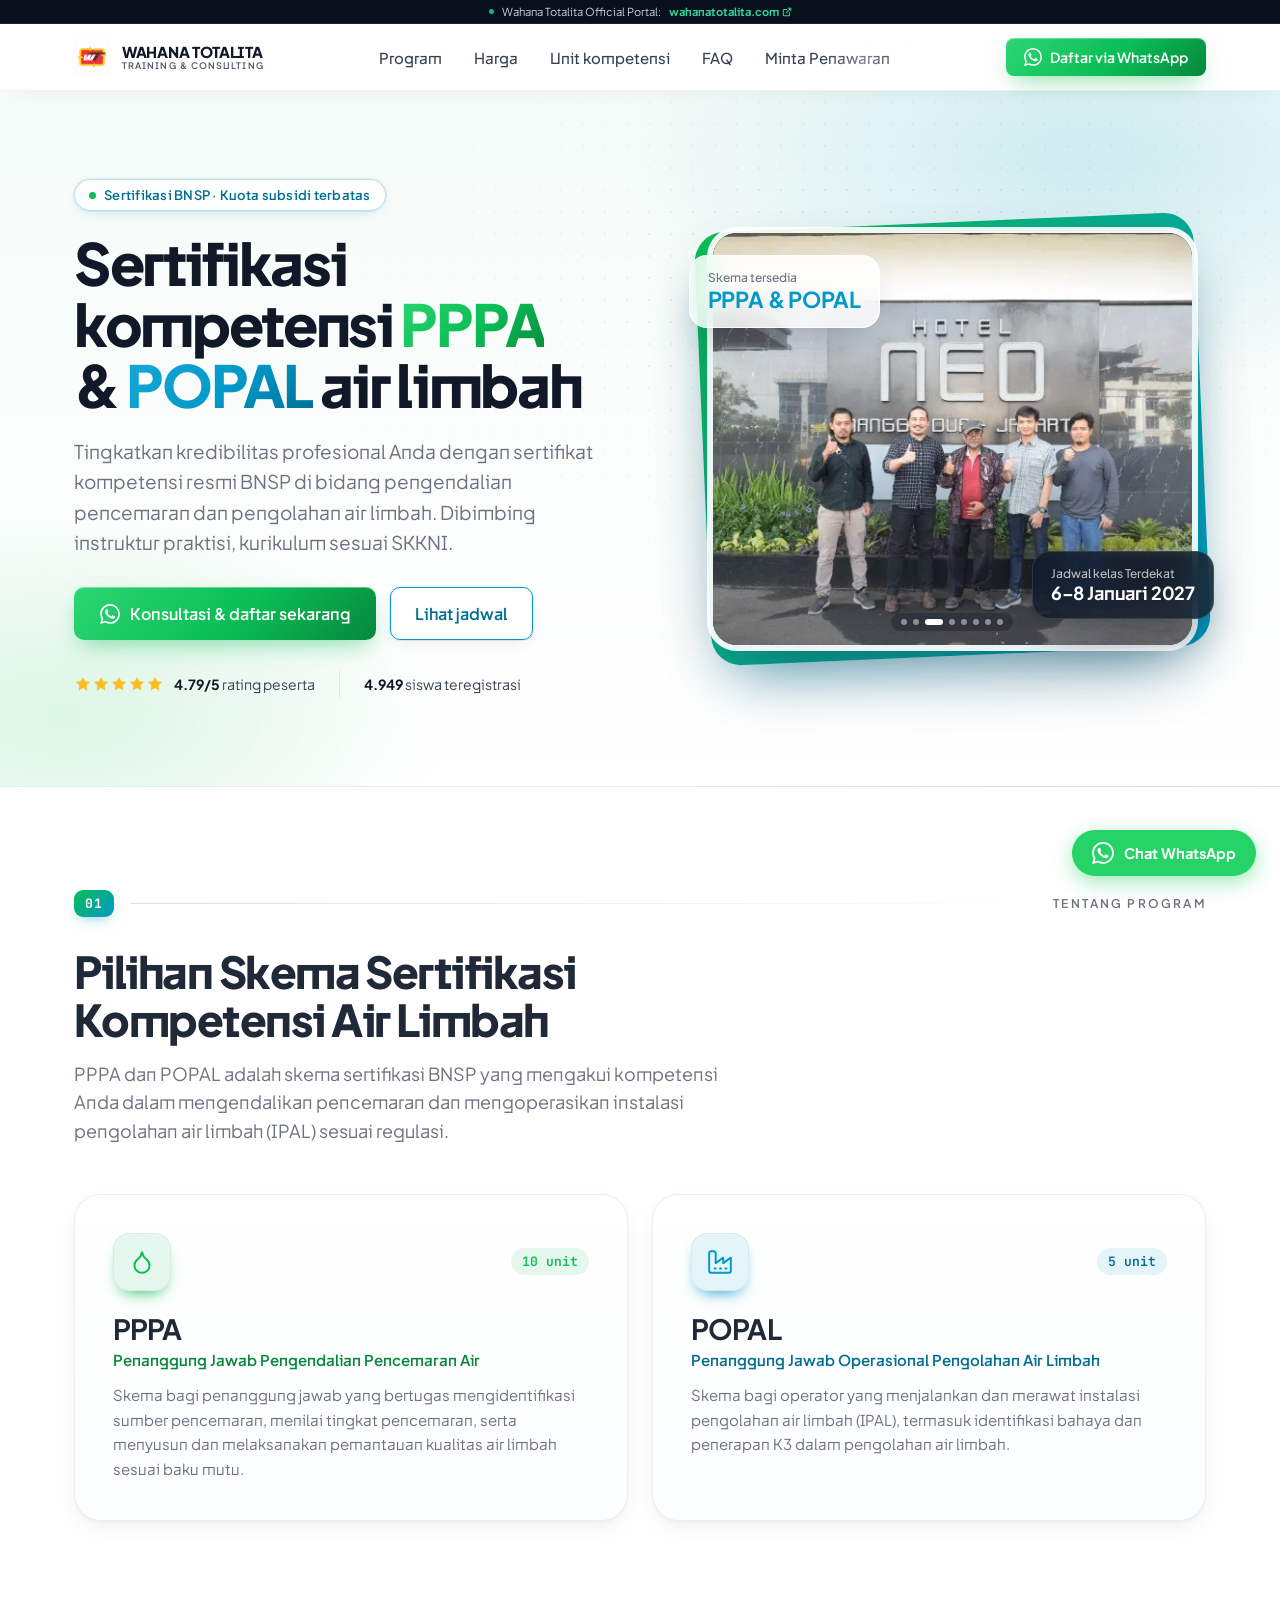
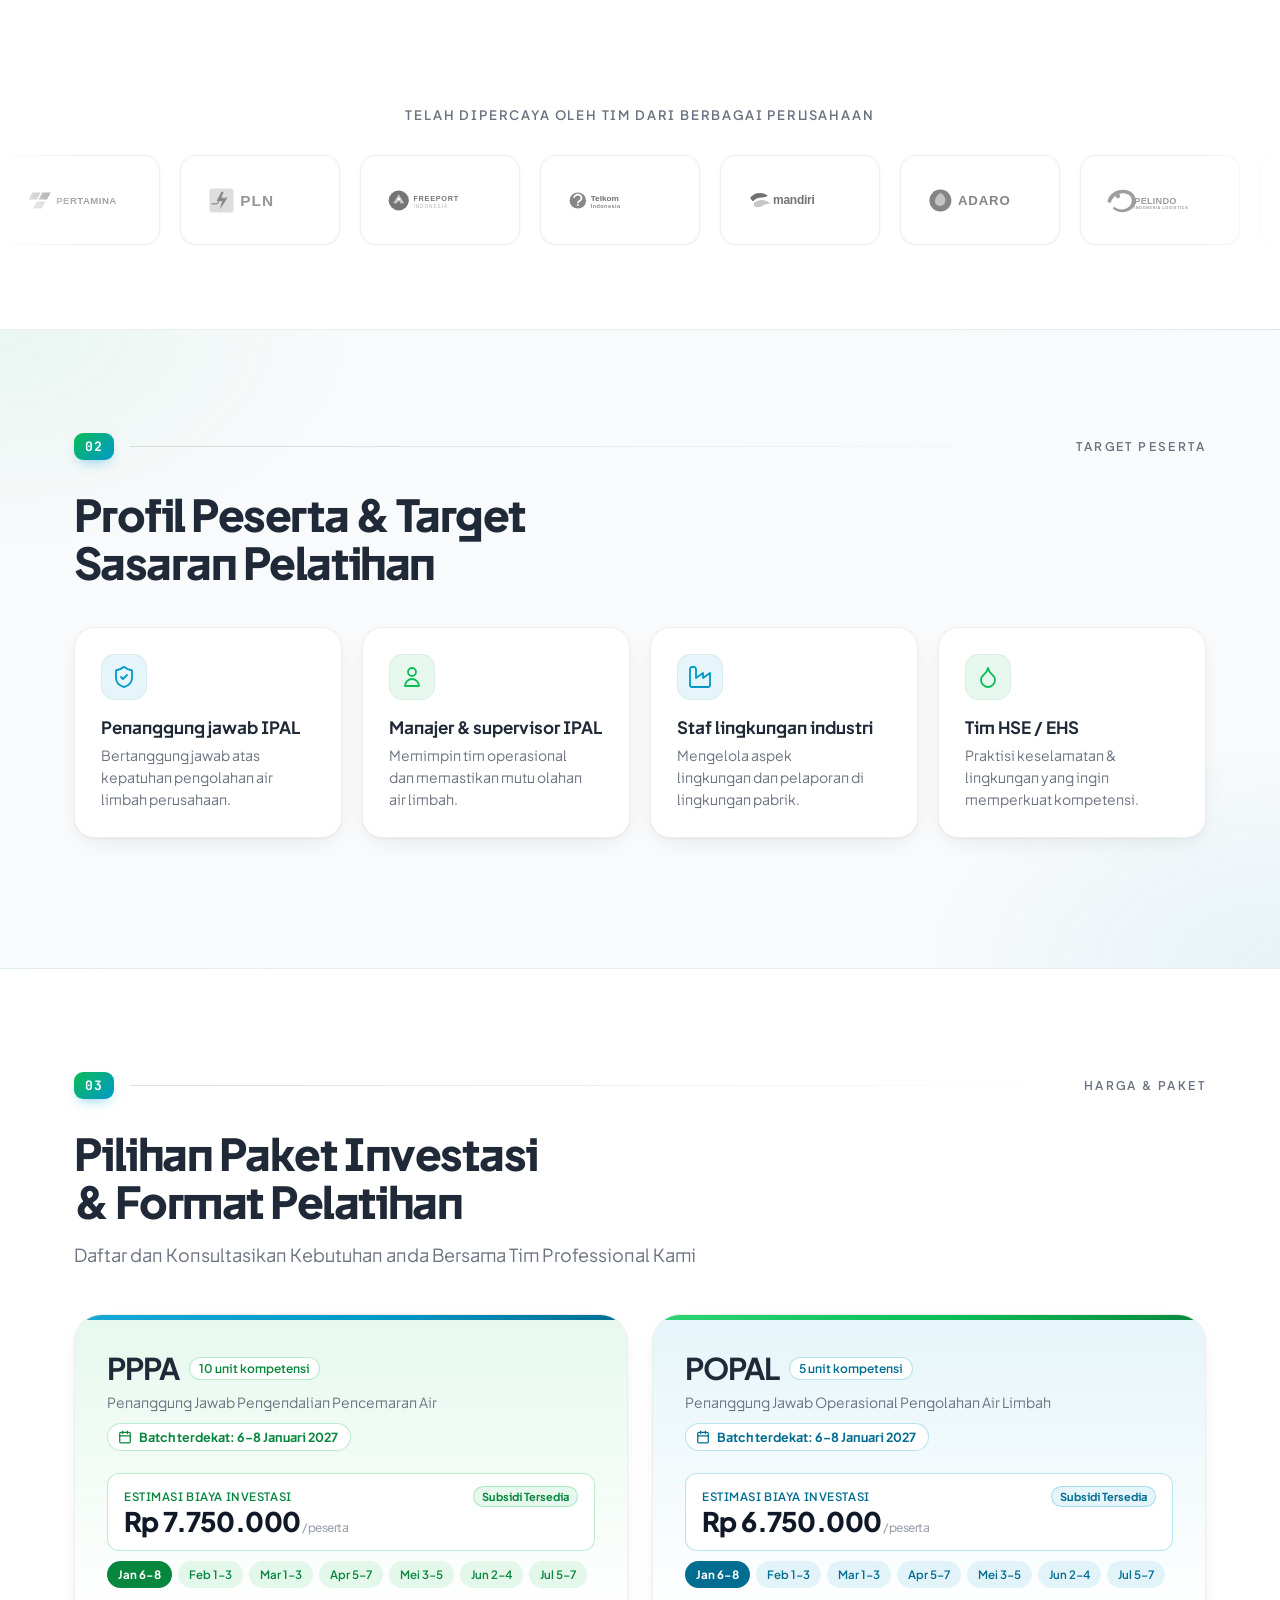
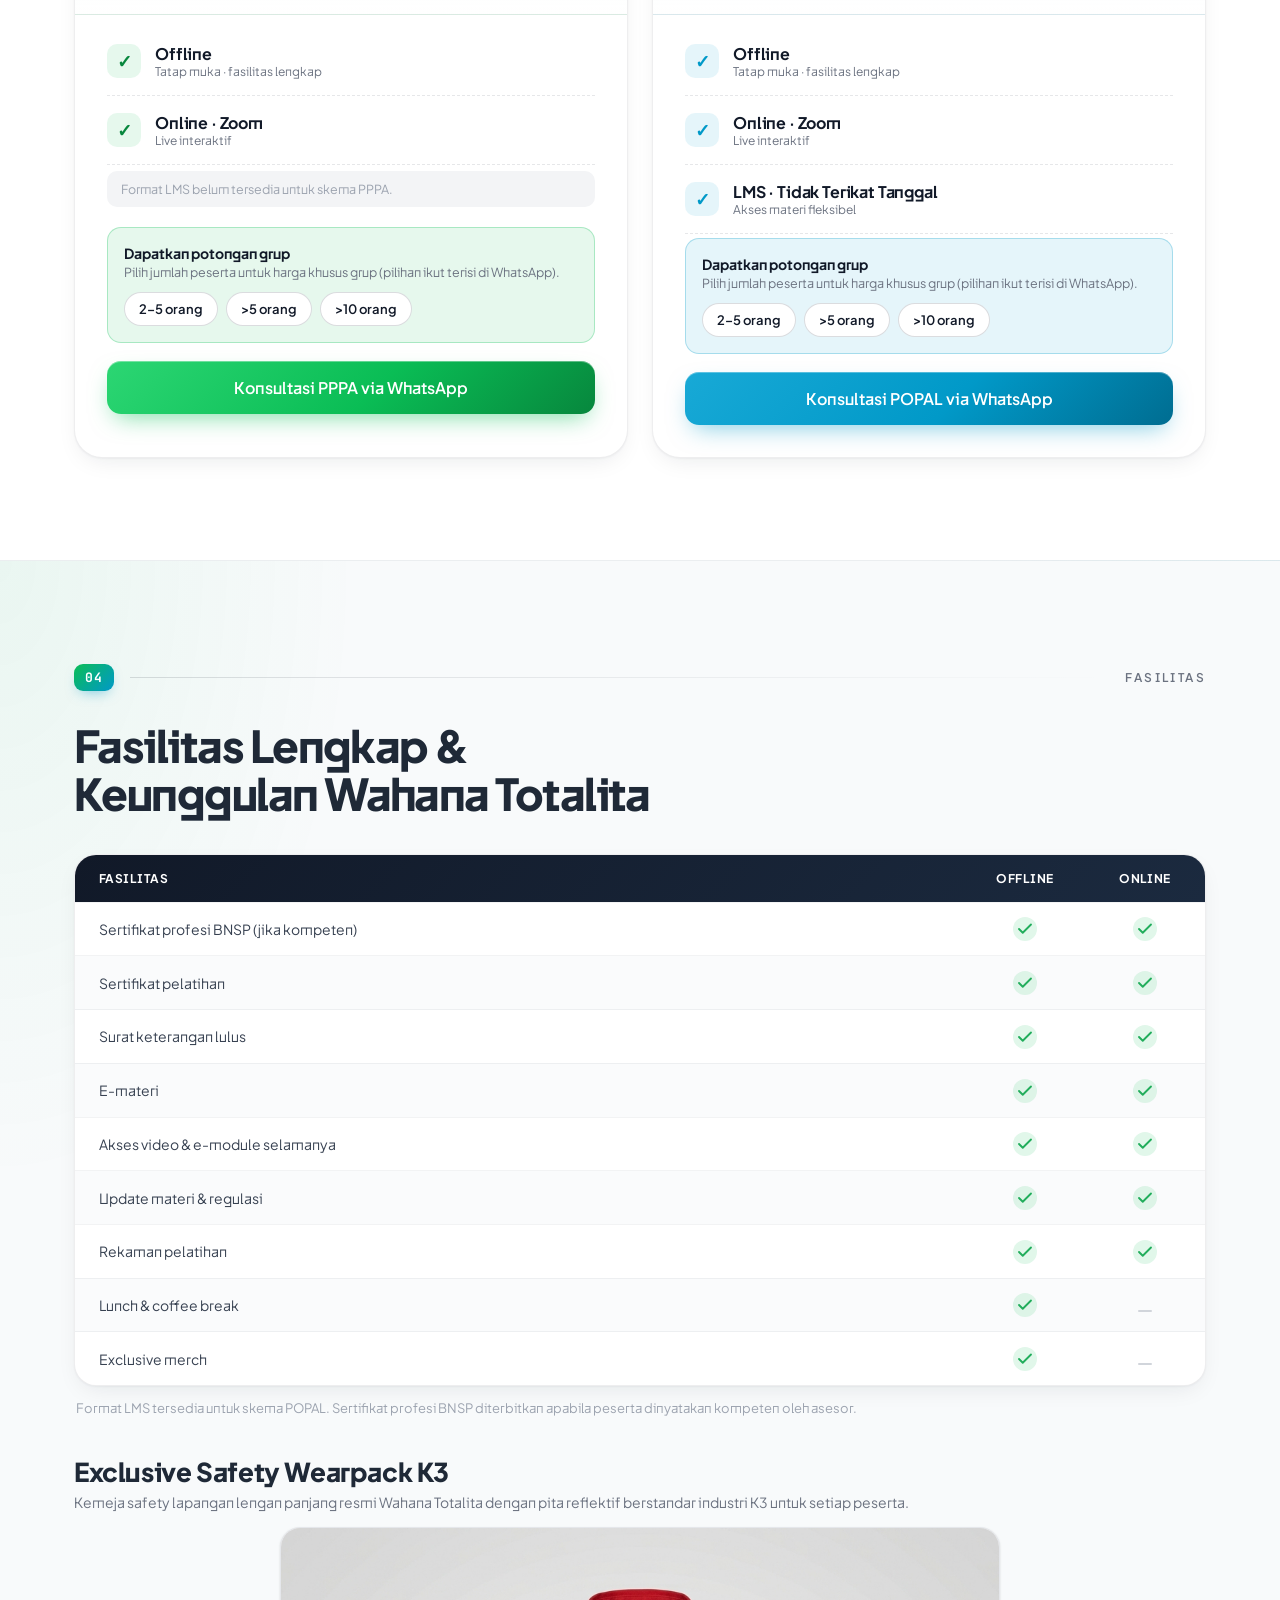
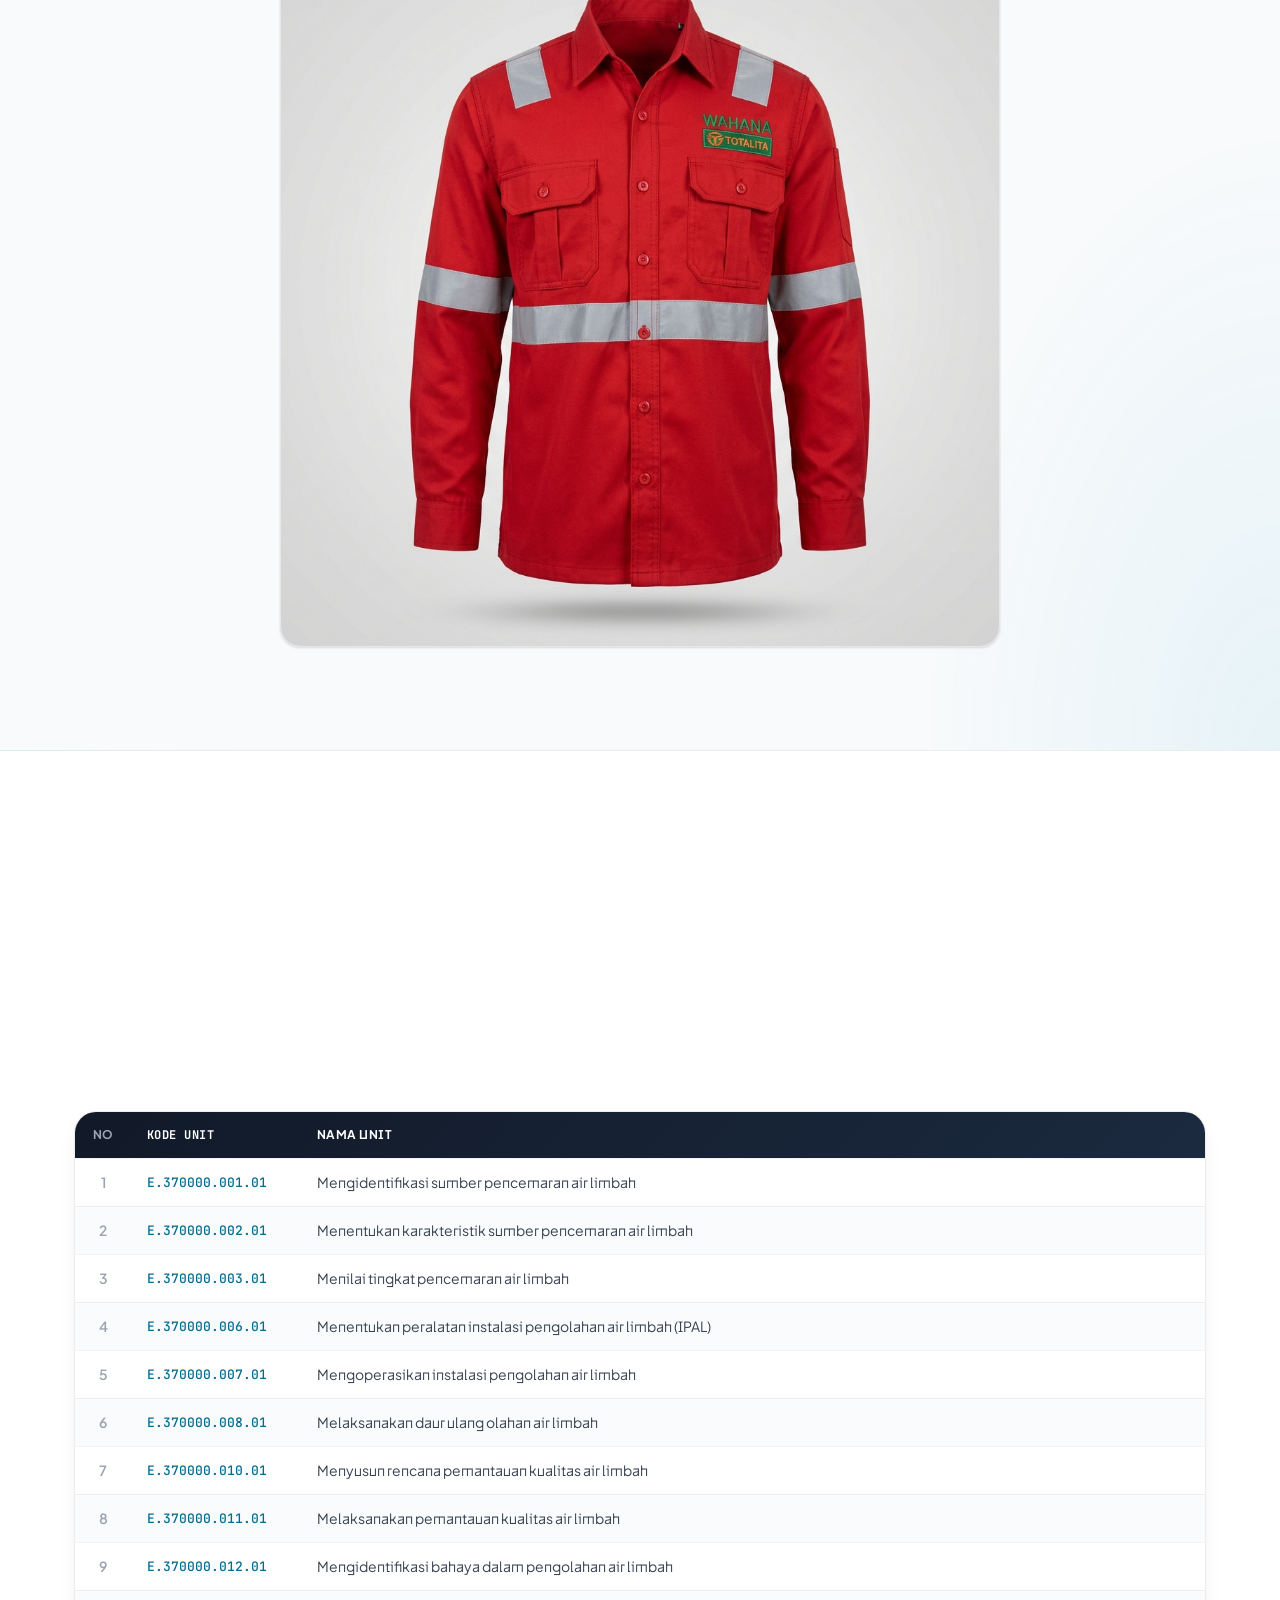
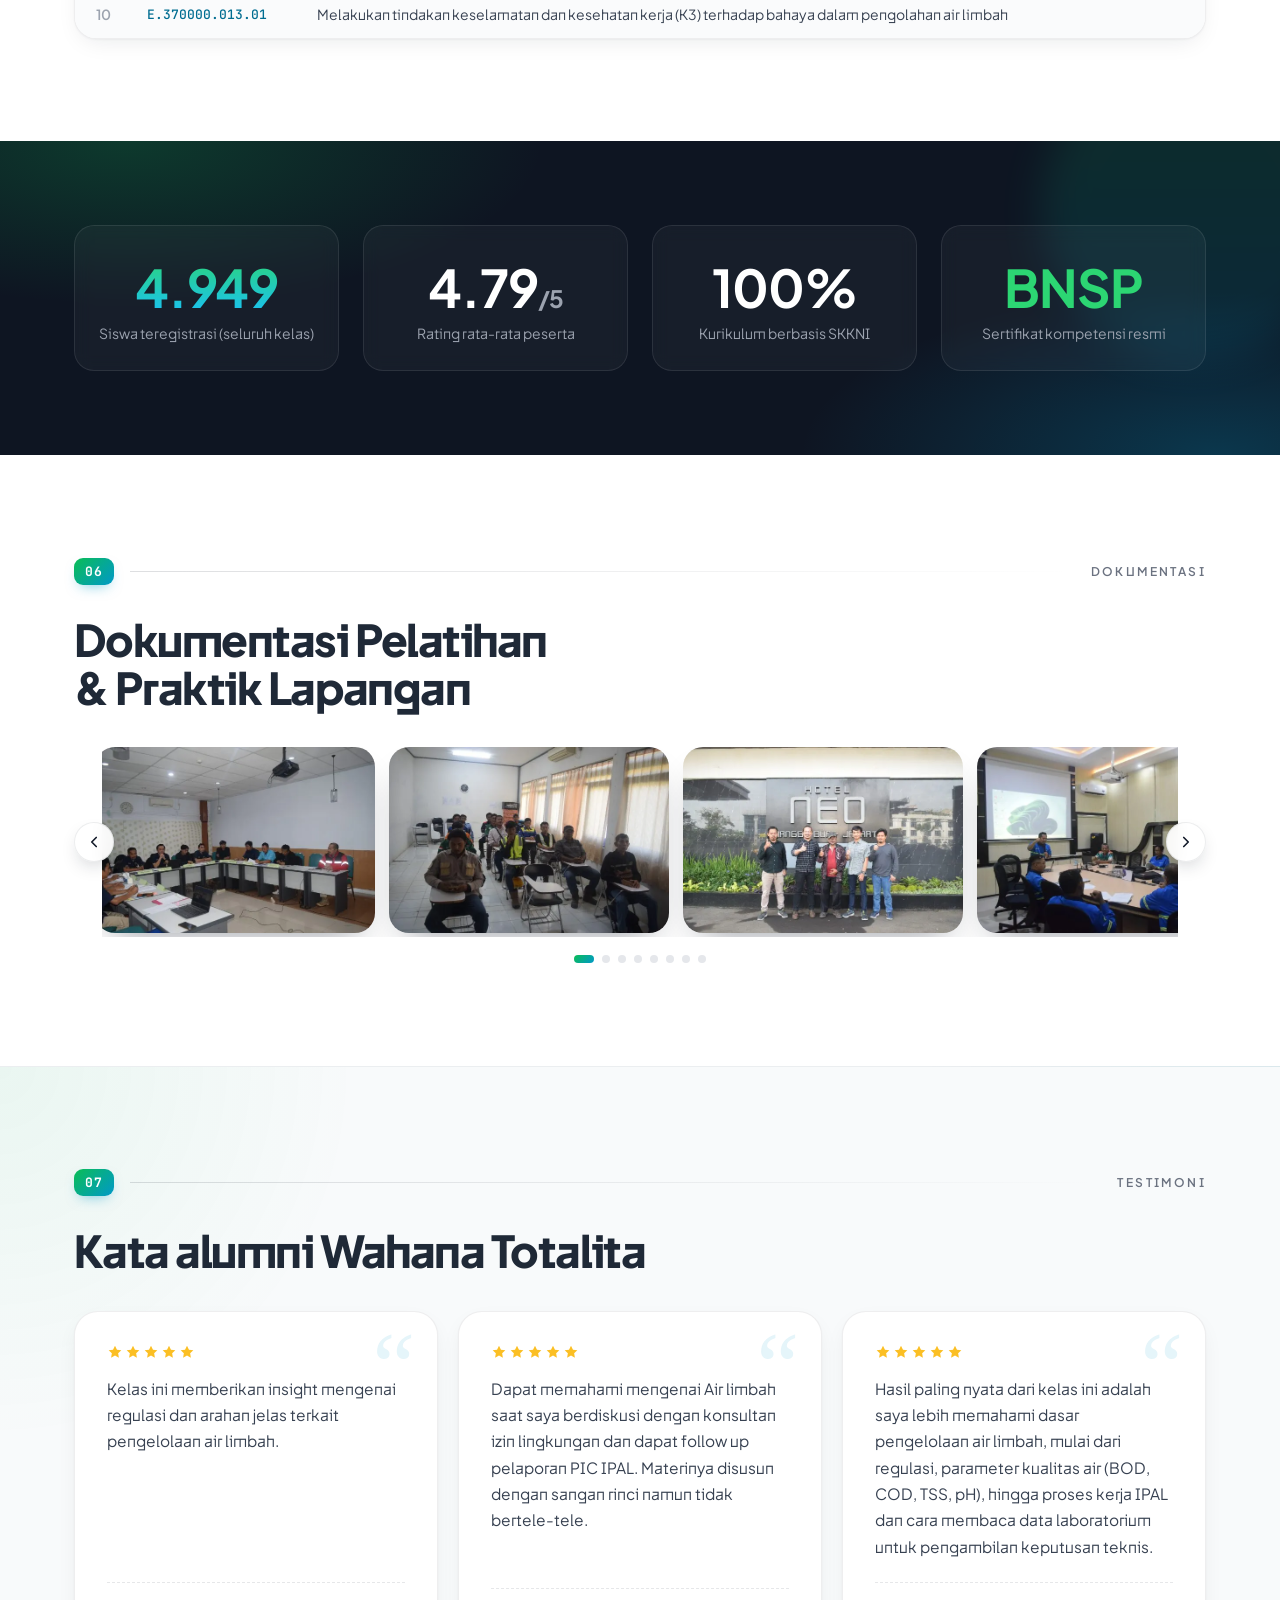
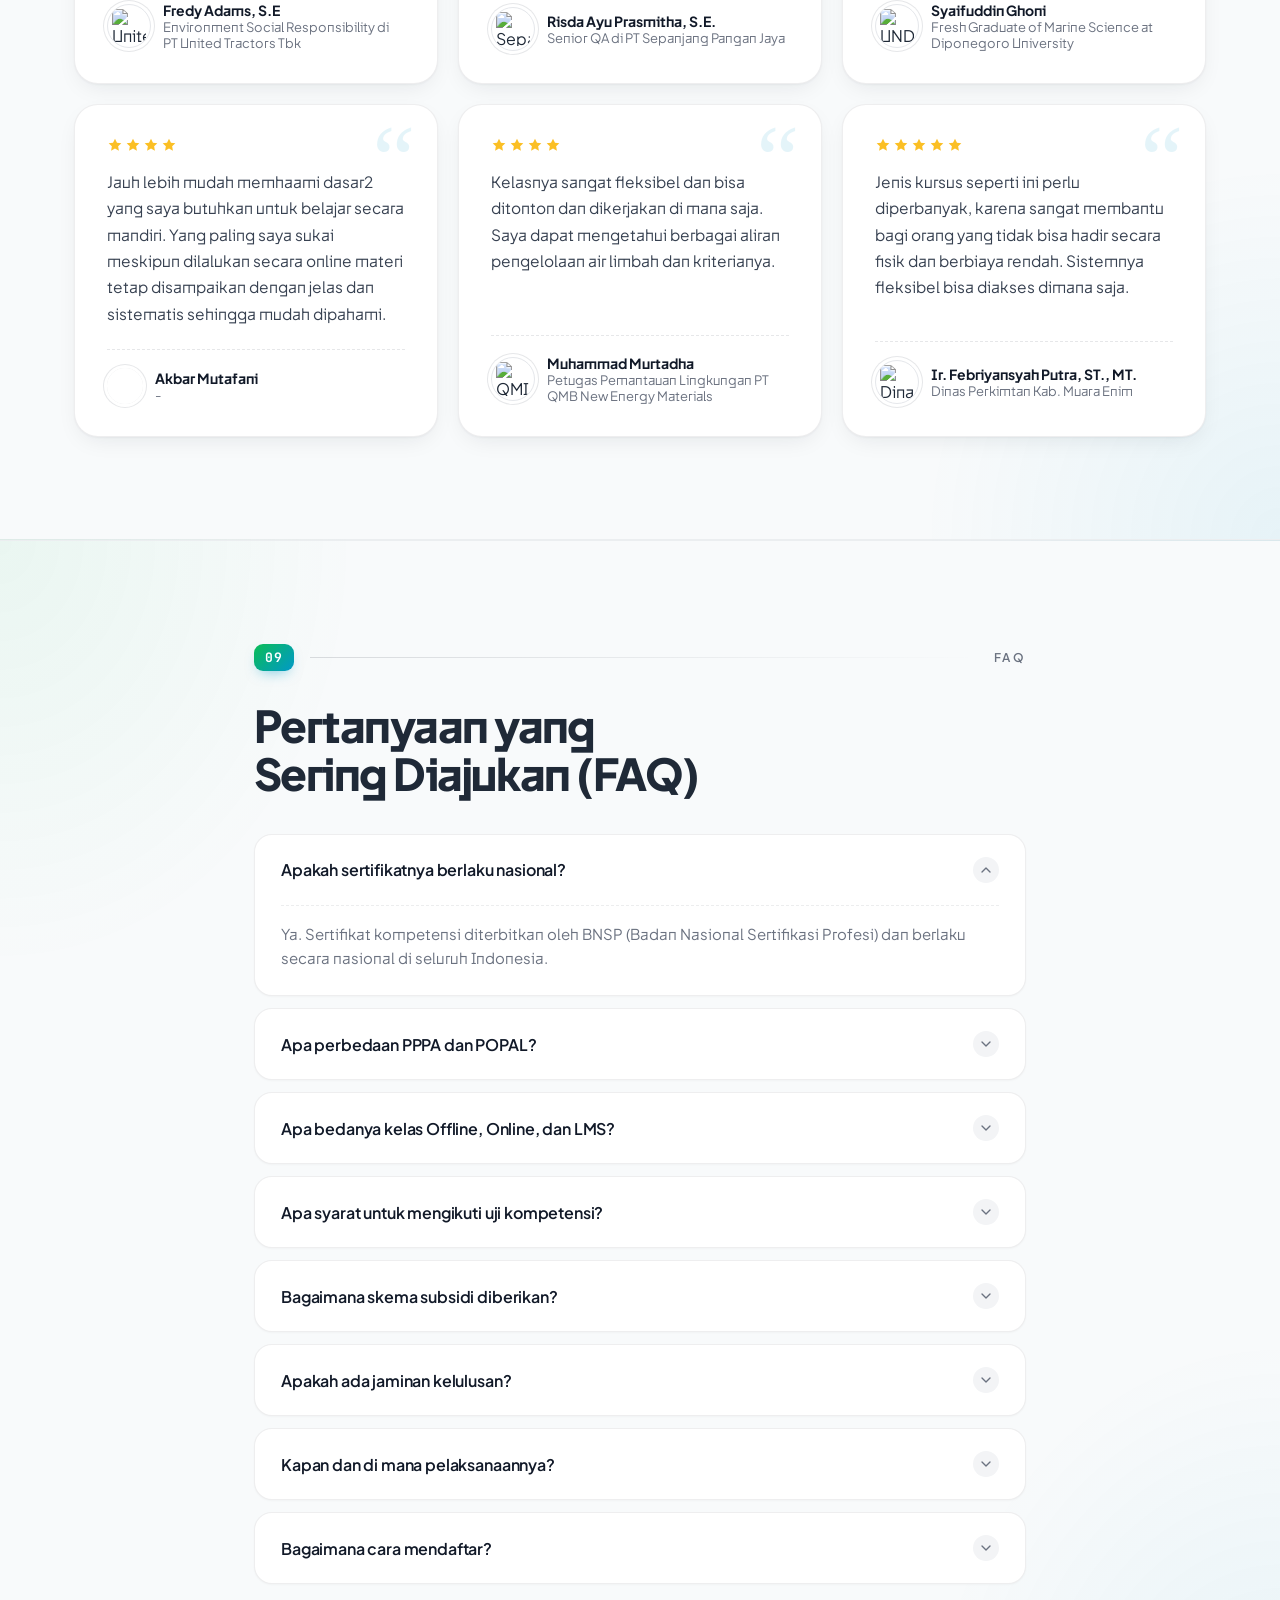
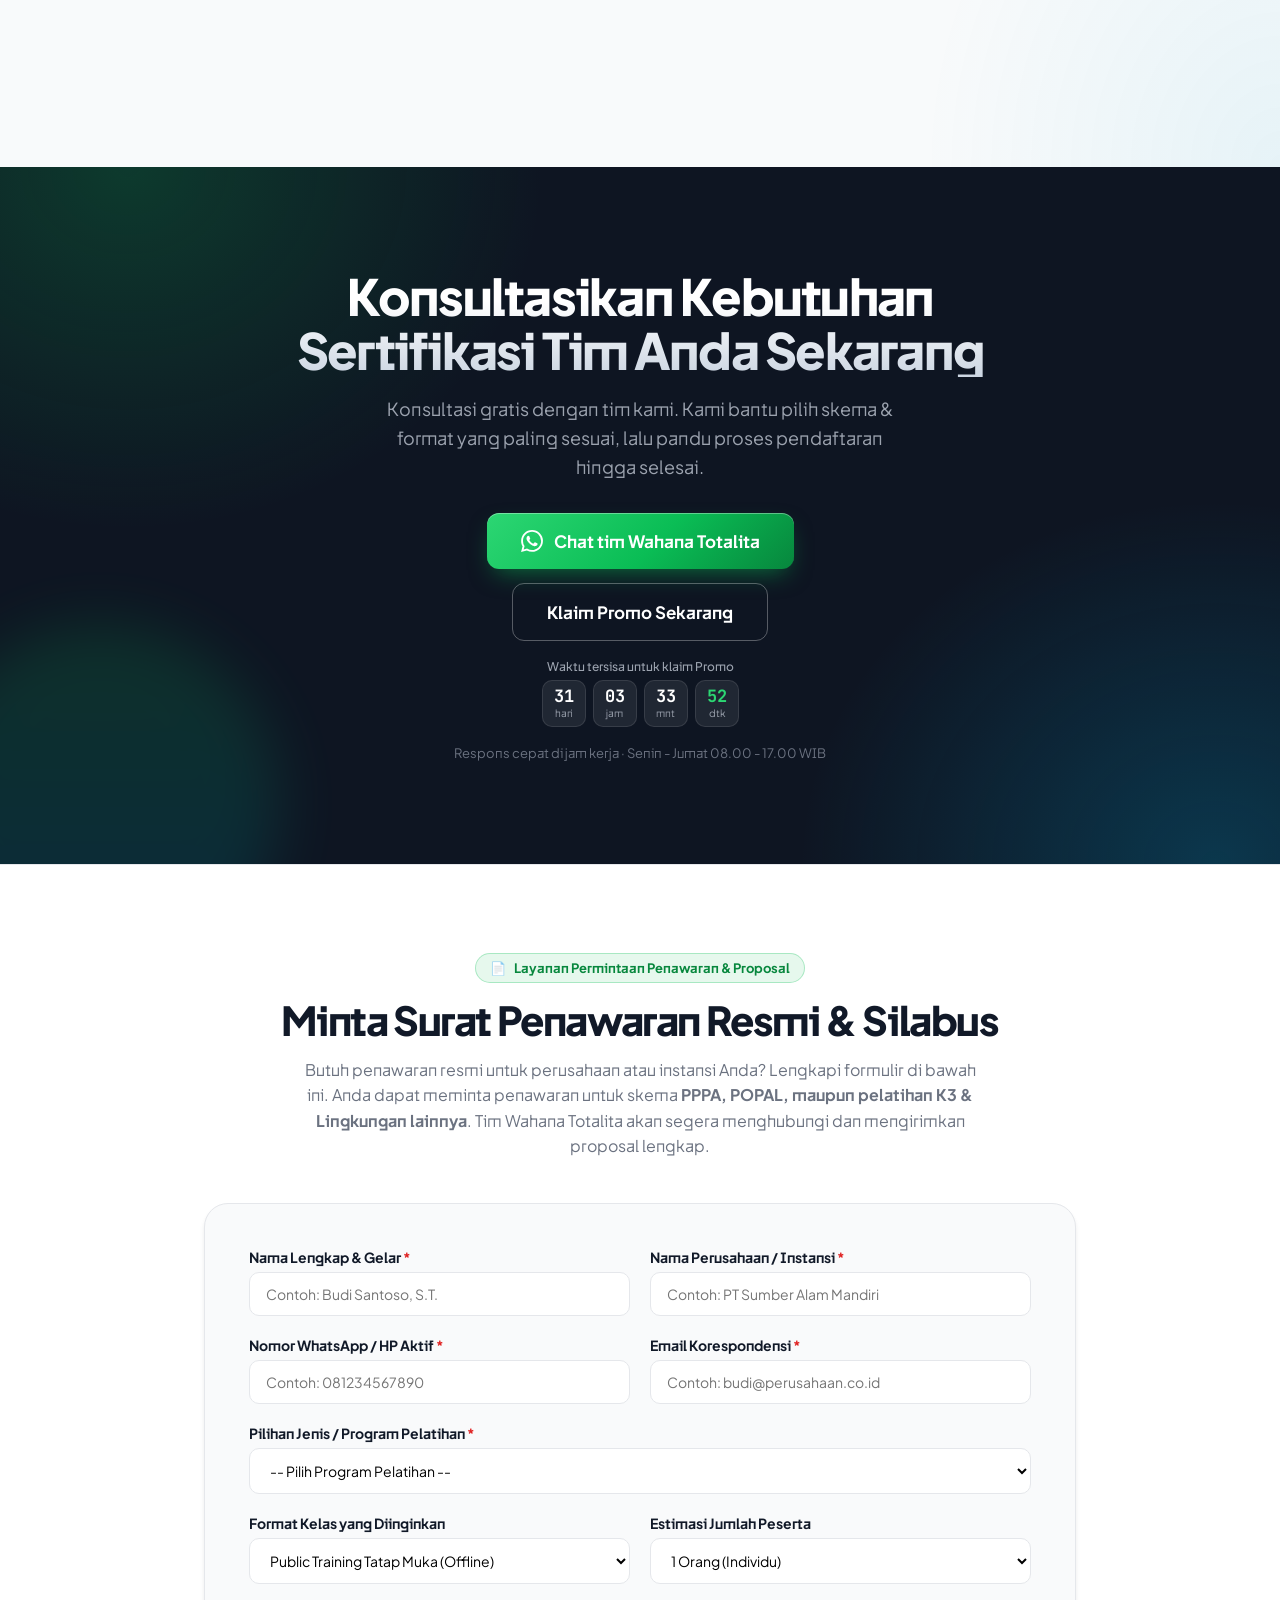
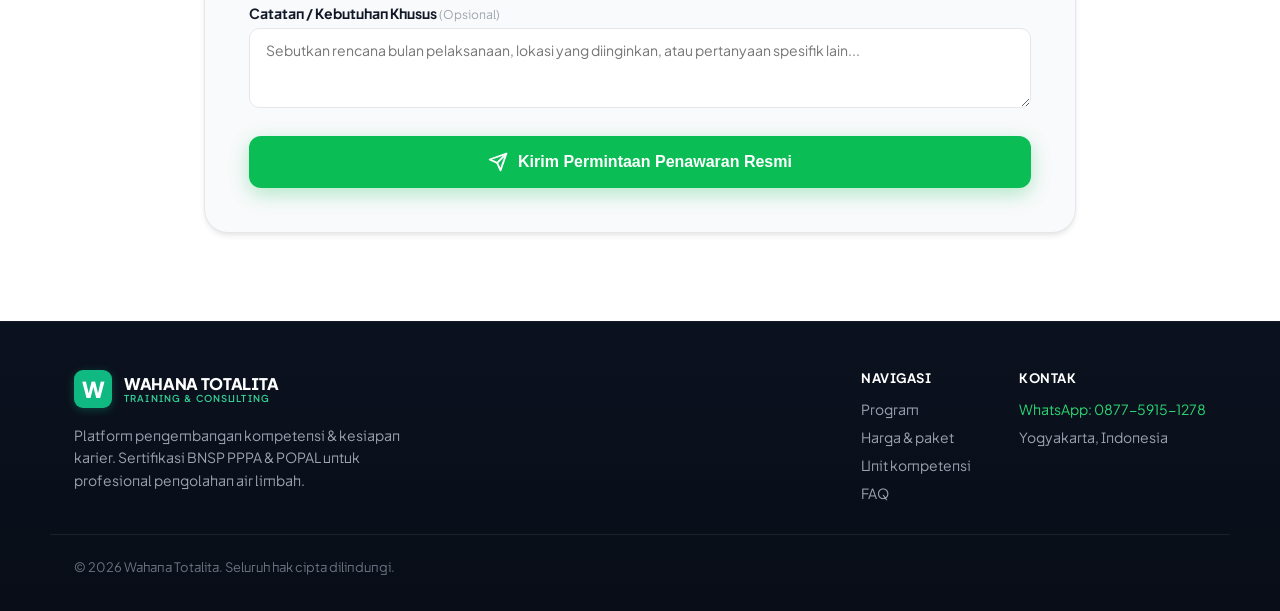
==== lp/pppu-poippu/index.html @ feca4f54 "feat: add /lp/pppu-poippu route (supporting both slash and non-slash with [noindex])" ====
<!DOCTYPE html>
<html lang="id">
<head>
  <meta charset="UTF-8">
  <meta name="viewport" content="width=device-width, initial-scale=1.0">
  <base href="/lp/pppu-poippu/">
  <title>Pelatihan dan Sertifikasi BNSP - PPPA & POPAL Air Limbah</title>
  <meta name="robots" content="noindex, nofollow">
  <link rel="canonical" href="https://wahanatotalita.com/lp/pppu-poippu/">
  <meta name="description" content="Sertifikasi kompetensi PPPA & POPAL air limbah BNSP resmi. Pelatihan praktis, bimbingan pra-uji, dan sertifikasi resmi untuk profesional lingkungan industri.">
  
  <!-- Google Fonts: Plus Jakarta Sans & JetBrains Mono -->
  <link rel="preconnect" href="https://fonts.googleapis.com">
  <link rel="preconnect" href="https://fonts.gstatic.com" crossorigin>
  <link href="https://fonts.googleapis.com/css2?family=Plus+Jakarta+Sans:wght@400;500;600;700;800&family=JetBrains+Mono:wght@500;700&display=swap" rel="stylesheet">
  
  <link rel="stylesheet" href="/lp/pppu-poippu/styles.css">
</head>
<body>
<div id="scalev-html-mode-root" data-scalev-legacy-wrapper>
<!-- ============ TOP COMPACT SLIM BAR ============ -->
<div class="wt-top-bar" style="background:#090F1D;color:#94A3B8;font-size:11px;padding:5px 16px;border-bottom:1px solid rgba(255,255,255,.06);position:relative;z-index:70;line-height:1.2">
  <div style="max-width:1180px;margin:0 auto;display:flex;align-items:center;justify-content:center;gap:8px;text-align:center">
    <span style="display:inline-block;width:5px;height:5px;border-radius:50%;background:#10B981;flex-shrink:0"></span>
    <span style="color:#CBD5E1">Wahana Totalita Official Portal:</span>
    <a href="https://wahanatotalita.com" target="_blank" rel="noopener" style="color:#34D399;font-weight:700;text-decoration:none;display:inline-flex;align-items:center;gap:3px">
      wahanatotalita.com
      <svg width="10" height="10" viewBox="0 0 24 24" fill="none" stroke="currentColor" stroke-width="2.5" stroke-linecap="round" stroke-linejoin="round"><path d="M18 13v6a2 2 0 0 1-2 2H5a2 2 0 0 1-2-2V8a2 2 0 0 1 2-2h6"></path><polyline points="15 3 21 3 21 9"></polyline><line x1="10" y1="14" x2="21" y2="3"></line></svg>
    </a>
  </div>
</div>
</div>






<!-- ============ NAV ============ -->
<nav style="position:sticky;top:0;z-index:60;background:rgba(255,255,255,.86);backdrop-filter:blur(14px);-webkit-backdrop-filter:blur(14px);border-bottom:1px solid var(--stroke)">
  <div style="max-width:1180px;margin:0 auto;padding:14px 24px;display:flex;align-items:center;justify-content:space-between;gap:16px">
    <a href="#top" style="display:inline-flex;align-items:center;gap:12px;flex-shrink:0;text-decoration:none;color:#111928">
      <img src="/lp/pppu-poippu/assets/logo.png" alt="Wahana Totalita" style="height:36px;width:auto;display:block">
      <span style="font-weight:800;font-size:15px;letter-spacing:-0.02em;line-height:1.2;display:flex;flex-direction:column;color:#111928">
        WAHANA TOTALITA
        <span style="font-size:9px;letter-spacing:0.12em;font-weight:600;color:#4B5563">TRAINING &amp; CONSULTING</span>
      </span>
    </a>
    <div class="gs-nav-links" style="display:flex;align-items:center;gap:28px">
      <a class="gs-link-u" href="#program" style="font-size:15px;font-weight:500;color:var(--fg-2)">Program</a>
      <a class="gs-link-u" href="#harga" style="font-size:15px;font-weight:500;color:var(--fg-2)">Harga</a>
      <a class="gs-link-u" href="#unit" style="font-size:15px;font-weight:500;color:var(--fg-2)">Unit kompetensi</a>
      <a class="gs-link-u" href="#faq" style="font-size:15px;font-weight:500;color:var(--fg-2)">FAQ</a>
      <a class="gs-link-u" href="#penawaran" style="font-size:15px;font-weight:500;color:var(--fg-2)">Minta Penawaran</a>
    </div>
    <a class="gs-cta gs-nav-cta wa-nav" href="#" target="_blank" rel="noopener" style="display:inline-flex;align-items:center;justify-content:center;gap:8px;background:var(--gs-green);color:#fff;font-weight:600;font-size:14px;padding:10px 18px;border-radius:8px;text-decoration:none;box-shadow:0 4px 12px rgba(10,189,85,.28)">
      <svg width="18" height="18" viewBox="0 0 24 24" fill="currentColor" aria-hidden="true"><path d="M17.472 14.382c-.297-.149-1.758-.867-2.03-.967-.273-.099-.471-.148-.67.15-.197.297-.767.966-.94 1.164-.173.199-.347.223-.644.075-.297-.15-1.255-.463-2.39-1.475-.883-.788-1.48-1.761-1.653-2.059-.173-.297-.018-.458.13-.606.134-.133.297-.347.446-.52.149-.174.198-.298.298-.497.099-.198.05-.371-.025-.52-.075-.149-.669-1.612-.916-2.207-.242-.579-.487-.5-.669-.51-.173-.008-.371-.01-.57-.01-.198 0-.52.074-.792.372-.272.297-1.04 1.016-1.04 2.479 0 1.462 1.065 2.875 1.213 3.074.149.198 2.096 3.2 5.077 4.487.709.306 1.262.489 1.694.625.712.227 1.36.195 1.872.118.571-.085 1.758-.719 2.006-1.413.248-.694.248-1.289.173-1.413-.074-.124-.272-.198-.57-.347M12.05 21.785h-.004a9.87 9.87 0 0 1-5.031-1.378l-.361-.214-3.741.982.998-3.648-.235-.374a9.86 9.86 0 0 1-1.51-5.26c.001-5.45 4.436-9.884 9.888-9.884 2.64 0 5.122 1.03 6.988 2.898a9.825 9.825 0 0 1 2.893 6.994c-.003 5.45-4.437 9.885-9.885 9.885m8.413-18.297A11.815 11.815 0 0 0 12.05 0C5.495 0 .16 5.335.157 11.892c0 2.096.547 4.142 1.588 5.945L.057 24l6.305-1.654a11.882 11.882 0 0 0 5.683 1.448h.005c6.554 0 11.89-5.335 11.893-11.893a11.821 11.821 0 0 0-3.48-8.413z"></path></svg>
      Daftar via WhatsApp
    </a>
    <!-- Hamburger (mobile only) -->
    <button class="gs-hamburger" id="gs-hamburger" aria-label="Buka menu" aria-expanded="false" onclick="toggleMobileNav()">
      <span></span><span></span><span></span>
    </button>
  </div>
  <!-- Mobile menu -->
  <div class="gs-mobile-menu" id="gs-mobile-menu" aria-hidden="true">
    <a href="#program" onclick="closeMobileNav()">Program</a>
    <a href="#harga" onclick="closeMobileNav()">Harga</a>
    <a href="#unit" onclick="closeMobileNav()">Unit kompetensi</a>
    <a href="#faq" onclick="closeMobileNav()">FAQ</a>
    <a href="#penawaran" onclick="closeMobileNav()">Minta Penawaran</a>
    <a class="gs-mobile-cta wa-nav" href="#" target="_blank" rel="noopener" onclick="closeMobileNav()">
      <svg width="18" height="18" viewBox="0 0 24 24" fill="currentColor" aria-hidden="true"><path d="M17.472 14.382c-.297-.149-1.758-.867-2.03-.967-.273-.099-.471-.148-.67.15-.197.297-.767.966-.94 1.164-.173.199-.347.223-.644.075-.297-.15-1.255-.463-2.39-1.475-.883-.788-1.48-1.761-1.653-2.059-.173-.297-.018-.458.13-.606.134-.133.297-.347.446-.52.149-.174.198-.298.298-.497.099-.198.05-.371-.025-.52-.075-.149-.669-1.612-.916-2.207-.242-.579-.487-.5-.669-.51-.173-.008-.371-.01-.57-.01-.198 0-.52.074-.792.372-.272.297-1.04 1.016-1.04 2.479 0 1.462 1.065 2.875 1.213 3.074.149.198 2.096 3.2 5.077 4.487.709.306 1.262.489 1.694.625.712.227 1.36.195 1.872.118.571-.085 1.758-.719 2.006-1.413.248-.694.248-1.289.173-1.413-.074-.124-.272-.198-.57-.347M12.05 21.785h-.004a9.87 9.87 0 0 1-5.031-1.378l-.361-.214-3.741.982.998-3.648-.235-.374a9.86 9.86 0 0 1-1.51-5.26c.001-5.45 4.436-9.884 9.888-9.884 2.64 0 5.122 1.03 6.988 2.898a9.825 9.825 0 0 1 2.893 6.994c-.003 5.45-4.437 9.885-9.885 9.885m8.413-18.297A11.815 11.815 0 0 0 12.05 0C5.495 0 .16 5.335.157 11.892c0 2.096.547 4.142 1.588 5.945L.057 24l6.305-1.654a11.882 11.882 0 0 0 5.683 1.448h.005c6.554 0 11.89-5.335 11.893-11.893a11.821 11.821 0 0 0-3.48-8.413z"></path></svg>
      Daftar via WhatsApp
    </a>
  </div>
</nav>

<!-- ============ HERO (half) ============ -->
<span id="top"></span>
<header style="position:relative;background:linear-gradient(180deg,#F9FAFB 0%,#fff 100%);border-bottom:1px solid var(--stroke);overflow:hidden">
  <div class="gs-hero-grid" style="max-width:1180px;margin:0 auto;padding:clamp(48px,7vw,88px) 24px;display:grid;grid-template-columns:1.05fr .95fr;gap:clamp(32px,5vw,64px);align-items:center">
    <div>
      <div class="reveal" style="display:inline-flex;align-items:center;gap:8px;background:var(--gs-cyan-25);border:1px solid var(--gs-cyan-50);color:var(--gs-cyan-dark);font-weight:600;font-size:13px;letter-spacing:.02em;padding:7px 14px;border-radius:9999px;margin-bottom:22px">
        <span style="width:7px;height:7px;border-radius:50%;background:var(--gs-green);animation:gsPulse 1.8s ease-in-out infinite"></span>
        Sertifikasi BNSP · Kuota subsidi terbatas
      </div>
      <h1 class="reveal" style="font-size:clamp(34px,5vw,58px);line-height:1.05;letter-spacing:-.02em;margin:0 0 20px;color:var(--dark)">Sertifikasi kompetensi <span style="color:var(--gs-green)">PPPA</span> &amp; <span style="color:var(--gs-cyan)">POPAL</span> air limbah</h1>
      <p class="reveal" style="font-size:clamp(16px,2vw,19px);line-height:1.6;color:var(--fg-3);max-width:540px;margin:0 0 30px;transition-delay:.05s">Tingkatkan kredibilitas profesional Anda dengan sertifikat kompetensi resmi BNSP di bidang pengendalian pencemaran dan pengolahan air limbah. Dibimbing instruktur praktisi, kurikulum sesuai SKKNI.</p>
      <div class="reveal gs-stack" style="display:flex;gap:14px;margin-bottom:30px;transition-delay:.1s">
        <a class="gs-cta wa-hero" href="#" target="_blank" rel="noopener" style="display:inline-flex;align-items:center;justify-content:center;gap:10px;background:var(--gs-green);color:#fff;font-weight:600;font-size:16px;padding:15px 26px;border-radius:10px;text-decoration:none;box-shadow:0 8px 22px rgba(10,189,85,.32)">
          <svg width="20" height="20" viewBox="0 0 24 24" fill="currentColor" aria-hidden="true"><path d="M17.472 14.382c-.297-.149-1.758-.867-2.03-.967-.273-.099-.471-.148-.67.15-.197.297-.767.966-.94 1.164-.173.199-.347.223-.644.075-.297-.15-1.255-.463-2.39-1.475-.883-.788-1.48-1.761-1.653-2.059-.173-.297-.018-.458.13-.606.134-.133.297-.347.446-.52.149-.174.198-.298.298-.497.099-.198.05-.371-.025-.52-.075-.149-.669-1.612-.916-2.207-.242-.579-.487-.5-.669-.51-.173-.008-.371-.01-.57-.01-.198 0-.52.074-.792.372-.272.297-1.04 1.016-1.04 2.479 0 1.462 1.065 2.875 1.213 3.074.149.198 2.096 3.2 5.077 4.487.709.306 1.262.489 1.694.625.712.227 1.36.195 1.872.118.571-.085 1.758-.719 2.006-1.413.248-.694.248-1.289.173-1.413-.074-.124-.272-.198-.57-.347M12.05 21.785h-.004a9.87 9.87 0 0 1-5.031-1.378l-.361-.214-3.741.982.998-3.648-.235-.374a9.86 9.86 0 0 1-1.51-5.26c.001-5.45 4.436-9.884 9.888-9.884 2.64 0 5.122 1.03 6.988 2.898a9.825 9.825 0 0 1 2.893 6.994c-.003 5.45-4.437 9.885-9.885 9.885m8.413-18.297A11.815 11.815 0 0 0 12.05 0C5.495 0 .16 5.335.157 11.892c0 2.096.547 4.142 1.588 5.945L.057 24l6.305-1.654a11.882 11.882 0 0 0 5.683 1.448h.005c6.554 0 11.89-5.335 11.893-11.893a11.821 11.821 0 0 0-3.48-8.413z"></path></svg>
          Konsultasi &amp; daftar sekarang
        </a>
        <a class="gs-cta" href="#harga" style="display:inline-flex;align-items:center;justify-content:center;gap:8px;background:#fff;color:var(--gs-cyan-dark);font-weight:600;font-size:16px;padding:15px 24px;border-radius:10px;text-decoration:none;border:1.5px solid var(--gs-cyan)">Lihat jadwal</a>
      </div>
      <div class="reveal gs-stack" style="display:flex;gap:24px;align-items:center;flex-wrap:wrap;transition-delay:.15s">
        <div style="display:flex;align-items:center;gap:10px">
          <div style="display:flex;color:#FBBF24">
            <svg width="18" height="18" viewBox="0 0 24 24" fill="currentColor"><path d="M12 17.3 6.16 20.5l1.12-6.5L2.5 9.4l6.54-.95L12 2.5l2.96 5.95 6.54.95-4.78 4.6 1.12 6.5z"></path></svg>
            <svg width="18" height="18" viewBox="0 0 24 24" fill="currentColor"><path d="M12 17.3 6.16 20.5l1.12-6.5L2.5 9.4l6.54-.95L12 2.5l2.96 5.95 6.54.95-4.78 4.6 1.12 6.5z"></path></svg>
            <svg width="18" height="18" viewBox="0 0 24 24" fill="currentColor"><path d="M12 17.3 6.16 20.5l1.12-6.5L2.5 9.4l6.54-.95L12 2.5l2.96 5.95 6.54.95-4.78 4.6 1.12 6.5z"></path></svg>
            <svg width="18" height="18" viewBox="0 0 24 24" fill="currentColor"><path d="M12 17.3 6.16 20.5l1.12-6.5L2.5 9.4l6.54-.95L12 2.5l2.96 5.95 6.54.95-4.78 4.6 1.12 6.5z"></path></svg>
            <svg width="18" height="18" viewBox="0 0 24 24" fill="currentColor"><path d="M12 17.3 6.16 20.5l1.12-6.5L2.5 9.4l6.54-.95L12 2.5l2.96 5.95 6.54.95-4.78 4.6 1.12 6.5z"></path></svg>
          </div>
          <span style="font-size:14px;color:var(--fg-2)"><strong style="color:var(--dark)">4.79/5</strong> rating peserta</span>
        </div>
        <div style="width:1px;height:28px;background:var(--stroke)" class="gs-hide-sm"></div>
        <span style="font-size:14px;color:var(--fg-2)"><strong style="color:var(--dark)">4.949</strong> siswa teregistrasi</span>
      </div>
    </div>

    <div class="gs-hero-media reveal" style="position:relative;min-height:440px;height:440px;transition-delay:.1s">
      <div style="position:absolute;inset:0;border-radius:24px;background:linear-gradient(180deg,#0ABD55 0%,#06AB8E 43%,#0199C8 100%);opacity:.12"></div>
      <!-- Hero slideshow -->
      <div id="hs-wrap" style="position:absolute;inset:14px;border-radius:20px;overflow:hidden;background:#111">
        <img class="hs-slide" src="/lp/pppu-poippu/assets/galeri/DSC_0001.webp" alt="Foto 1" style="position:absolute;inset:0;width:100%;height:100%;object-fit:cover;display:block;opacity:1;transition:opacity .4s ease">
        <img class="hs-slide" src="/lp/pppu-poippu/assets/galeri/DSC_0003.webp" alt="Foto 2" loading="lazy" style="position:absolute;inset:0;width:100%;height:100%;object-fit:cover;display:block;opacity:0;transition:opacity .7s ease">
        <img class="hs-slide" src="/lp/pppu-poippu/assets/galeri/DSC_0005.webp" alt="Foto 3" loading="lazy" style="position:absolute;inset:0;width:100%;height:100%;object-fit:cover;display:block;opacity:0;transition:opacity .7s ease">
        <img class="hs-slide" src="/lp/pppu-poippu/assets/galeri/DSC_0007.webp" alt="Foto 4" loading="lazy" style="position:absolute;inset:0;width:100%;height:100%;object-fit:cover;display:block;opacity:0;transition:opacity .7s ease">
        <img class="hs-slide" src="/lp/pppu-poippu/assets/galeri/DSC_0009.webp" alt="Foto 5" loading="lazy" style="position:absolute;inset:0;width:100%;height:100%;object-fit:cover;display:block;opacity:0;transition:opacity .7s ease">
        <img class="hs-slide" src="/lp/pppu-poippu/assets/galeri/DSC_0014.webp" alt="Foto 6" loading="lazy" style="position:absolute;inset:0;width:100%;height:100%;object-fit:cover;display:block;opacity:0;transition:opacity .7s ease">
        <img class="hs-slide" src="/lp/pppu-poippu/assets/galeri/DSC_0022.webp" alt="Foto 7" loading="lazy" style="position:absolute;inset:0;width:100%;height:100%;object-fit:cover;display:block;opacity:0;transition:opacity .7s ease">
        <img class="hs-slide" src="/lp/pppu-poippu/assets/galeri/DSC_0031.webp" alt="Foto 8" loading="lazy" style="position:absolute;inset:0;width:100%;height:100%;object-fit:cover;display:block;opacity:0;transition:opacity .7s ease">
        <!-- dots -->
        <div id="hs-dots" style="position:absolute;bottom:10px;left:50%;transform:translateX(-50%);display:flex;gap:6px;z-index:2"></div>
      </div>
      <div style="position:absolute;left:-10px;top:36px;background:#fff;border:1px solid var(--stroke);border-radius:14px;box-shadow:var(--shadow-4);padding:14px 18px;animation:gsFloat 6s ease-in-out infinite">
        <div style="font-size:12px;color:var(--fg-3);font-weight:500">Skema tersedia</div>
        <div style="font-size:22px;font-weight:700;color:var(--gs-cyan);letter-spacing:-.01em">PPPA &amp; POPAL</div>
      </div>
      <div style="position:absolute;right:-8px;bottom:40px;background:var(--dark);color:#fff;border-radius:14px;box-shadow:var(--shadow-5);padding:14px 18px;animation:gsFloat2 7s ease-in-out infinite">
        <div style="font-size:12px;opacity:.7;font-weight:500">Jadwal kelas Terdekat</div>
        <div id="hero-jadwal-date" style="font-size:18px;font-weight:700;letter-spacing:-.01em">2–4 November 2026</div>
      </div>
    </div>
  </div>
</header>

<!-- ============ 01 — PROGRAM ============ -->
<section id="program" style="padding:clamp(56px,8vw,104px) 0">
  <div style="max-width:1180px;margin:0 auto;padding:0 24px">
    <div class="reveal" style="display:flex;align-items:center;gap:16px;margin-bottom:30px">
      <span style="font-family:var(--font-mono);font-size:13px;font-weight:700;letter-spacing:.14em;color:var(--gs-cyan)">01</span>
      <span style="height:1px;flex:1;background:var(--stroke)"></span>
      <span style="font-size:12px;font-weight:600;letter-spacing:.16em;text-transform:uppercase;color:var(--fg-3)">Tentang program</span>
    </div>
    <h2 class="reveal" style="font-size:clamp(28px,4vw,44px);line-height:1.1;letter-spacing:-.02em;margin:0 0 16px;max-width:760px">Pilihan Skema Sertifikasi Kompetensi Air Limbah</h2>
    <p class="reveal" style="font-size:18px;line-height:1.6;color:var(--fg-3);max-width:680px;margin:0 0 48px;transition-delay:.05s">PPPA dan POPAL adalah skema sertifikasi BNSP yang mengakui kompetensi Anda dalam mengendalikan pencemaran dan mengoperasikan instalasi pengolahan air limbah (IPAL) sesuai regulasi.</p>
    <div class="gs-2col" style="display:grid;grid-template-columns:1fr 1fr;gap:24px">
      <div class="reveal gs-lift" style="background:#fff;border:1px solid var(--stroke);border-radius:20px;padding:34px;box-shadow:var(--shadow-1)">
        <div style="display:flex;align-items:center;justify-content:space-between;margin-bottom:20px">
          <div style="width:52px;height:52px;border-radius:14px;background:var(--gs-green-25);display:flex;align-items:center;justify-content:center;color:var(--gs-green)">
            <svg width="26" height="26" viewBox="0 0 24 24" fill="none" stroke="currentColor" stroke-width="1.8" stroke-linecap="round" stroke-linejoin="round"><path d="M12 22a7 7 0 0 0 7-7c0-2-1-3.9-3-5.5s-3.5-4-4-6.5c-.5 2.5-2 4.9-4 6.5C6 11.1 5 13 5 15a7 7 0 0 0 7 7z"></path></svg>
          </div>
          <span style="font-family:var(--font-mono);font-size:13px;font-weight:600;color:var(--gs-green);background:var(--gs-green-25);padding:5px 11px;border-radius:9999px">10 unit</span>
        </div>
        <h3 style="font-size:24px;font-weight:700;margin:0 0 4px;letter-spacing:-.01em">PPPA</h3>
        <p style="font-size:15px;font-weight:600;color:var(--gs-green-dark);margin:0 0 14px">Penanggung Jawab Pengendalian Pencemaran Air</p>
        <p style="font-size:15px;line-height:1.65;color:var(--fg-3);margin:0">Skema bagi penanggung jawab yang bertugas mengidentifikasi sumber pencemaran, menilai tingkat pencemaran, serta menyusun dan melaksanakan pemantauan kualitas air limbah sesuai baku mutu.</p>
      </div>
      <div class="reveal gs-lift" style="background:#fff;border:1px solid var(--stroke);border-radius:20px;padding:34px;box-shadow:var(--shadow-1);transition-delay:.06s">
        <div style="display:flex;align-items:center;justify-content:space-between;margin-bottom:20px">
          <div style="width:52px;height:52px;border-radius:14px;background:var(--gs-cyan-25);display:flex;align-items:center;justify-content:center;color:var(--gs-cyan)">
            <svg width="26" height="26" viewBox="0 0 24 24" fill="none" stroke="currentColor" stroke-width="1.8" stroke-linecap="round" stroke-linejoin="round"><path d="M2 20a2 2 0 0 0 2 2h16a2 2 0 0 0 2-2V8l-7 5V8l-7 5V4a2 2 0 0 0-2-2H4a2 2 0 0 0-2 2Z"></path><path d="M17 18h1M12 18h1M7 18h1"></path></svg>
          </div>
          <span style="font-family:var(--font-mono);font-size:13px;font-weight:600;color:var(--gs-cyan-dark);background:var(--gs-cyan-25);padding:5px 11px;border-radius:9999px">5 unit</span>
        </div>
        <h3 style="font-size:24px;font-weight:700;margin:0 0 4px;letter-spacing:-.01em">POPAL</h3>
        <p style="font-size:15px;font-weight:600;color:var(--gs-cyan-dark);margin:0 0 14px">Penanggung Jawab Operasional Pengolahan Air Limbah</p>
        <p style="font-size:15px;line-height:1.65;color:var(--fg-3);margin:0">Skema bagi operator yang menjalankan dan merawat instalasi pengolahan air limbah (IPAL), termasuk identifikasi bahaya dan penerapan K3 dalam pengolahan air limbah.</p>
      </div>
    </div>
  </div>
</section>

<!-- ============ TRUSTED CLIENTS MARQUEE ============ -->
<section style="padding:clamp(48px,7vw,84px) 0;overflow:hidden">
  <div style="max-width:1180px;margin:0 auto;padding:0 24px;text-align:center">
    <p class="reveal" style="font-size:13px;font-weight:600;letter-spacing:.14em;text-transform:uppercase;color:var(--fg-3);margin:0 0 32px">Telah dipercaya oleh tim dari berbagai perusahaan</p>
  </div>
  <!-- Marquee track -->
  <div style="position:relative;overflow:hidden">
    <!-- fade edges -->
    <div style="position:absolute;left:0;top:0;bottom:0;width:80px;background:linear-gradient(to right,#fff,transparent);z-index:2;pointer-events:none"></div>
    <div style="position:absolute;right:0;top:0;bottom:0;width:80px;background:linear-gradient(to left,#fff,transparent);z-index:2;pointer-events:none"></div>
    <div id="lp-track" style="display:flex;gap:20px;width:max-content;animation:lpScroll 42s linear infinite">
      
      <div style="height:90px;min-width:160px;border-radius:12px;background:#fff;border:1px solid var(--stroke);display:flex;align-items:center;justify-content:center;padding:12px 24px;flex-shrink:0;box-shadow:0 1px 3px rgba(0,0,0,.04)">
        <img src="/lp/pppu-poippu/assets/clients/pertamina.svg" alt="pertamina" loading="lazy" style="max-height:52px;max-width:120px;object-fit:contain">
      </div>
      <div style="height:90px;min-width:160px;border-radius:12px;background:#fff;border:1px solid var(--stroke);display:flex;align-items:center;justify-content:center;padding:12px 24px;flex-shrink:0;box-shadow:0 1px 3px rgba(0,0,0,.04)">
        <img src="/lp/pppu-poippu/assets/clients/pln.svg" alt="pln" loading="lazy" style="max-height:52px;max-width:120px;object-fit:contain">
      </div>
      <div style="height:90px;min-width:160px;border-radius:12px;background:#fff;border:1px solid var(--stroke);display:flex;align-items:center;justify-content:center;padding:12px 24px;flex-shrink:0;box-shadow:0 1px 3px rgba(0,0,0,.04)">
        <img src="/lp/pppu-poippu/assets/clients/freeport.svg" alt="freeport" loading="lazy" style="max-height:52px;max-width:120px;object-fit:contain">
      </div>
      <div style="height:90px;min-width:160px;border-radius:12px;background:#fff;border:1px solid var(--stroke);display:flex;align-items:center;justify-content:center;padding:12px 24px;flex-shrink:0;box-shadow:0 1px 3px rgba(0,0,0,.04)">
        <img src="/lp/pppu-poippu/assets/clients/telkom.svg" alt="telkom" loading="lazy" style="max-height:52px;max-width:120px;object-fit:contain">
      </div>
      <div style="height:90px;min-width:160px;border-radius:12px;background:#fff;border:1px solid var(--stroke);display:flex;align-items:center;justify-content:center;padding:12px 24px;flex-shrink:0;box-shadow:0 1px 3px rgba(0,0,0,.04)">
        <img src="/lp/pppu-poippu/assets/clients/mandiri.svg" alt="mandiri" loading="lazy" style="max-height:52px;max-width:120px;object-fit:contain">
      </div>
      <div style="height:90px;min-width:160px;border-radius:12px;background:#fff;border:1px solid var(--stroke);display:flex;align-items:center;justify-content:center;padding:12px 24px;flex-shrink:0;box-shadow:0 1px 3px rgba(0,0,0,.04)">
        <img src="/lp/pppu-poippu/assets/clients/adaro.svg" alt="adaro" loading="lazy" style="max-height:52px;max-width:120px;object-fit:contain">
      </div>
      <div style="height:90px;min-width:160px;border-radius:12px;background:#fff;border:1px solid var(--stroke);display:flex;align-items:center;justify-content:center;padding:12px 24px;flex-shrink:0;box-shadow:0 1px 3px rgba(0,0,0,.04)">
        <img src="/lp/pppu-poippu/assets/clients/pelindo.svg" alt="pelindo" loading="lazy" style="max-height:52px;max-width:120px;object-fit:contain">
      </div>
      <div style="height:90px;min-width:160px;border-radius:12px;background:#fff;border:1px solid var(--stroke);display:flex;align-items:center;justify-content:center;padding:12px 24px;flex-shrink:0;box-shadow:0 1px 3px rgba(0,0,0,.04)">
        <img src="/lp/pppu-poippu/assets/clients/wika.svg" alt="wika" loading="lazy" style="max-height:52px;max-width:120px;object-fit:contain">
      </div>
      <div style="height:90px;min-width:160px;border-radius:12px;background:#fff;border:1px solid var(--stroke);display:flex;align-items:center;justify-content:center;padding:12px 24px;flex-shrink:0;box-shadow:0 1px 3px rgba(0,0,0,.04)">
        <img src="/lp/pppu-poippu/assets/clients/rekind.svg" alt="rekind" loading="lazy" style="max-height:52px;max-width:120px;object-fit:contain">
      </div>
      <div style="height:90px;min-width:160px;border-radius:12px;background:#fff;border:1px solid var(--stroke);display:flex;align-items:center;justify-content:center;padding:12px 24px;flex-shrink:0;box-shadow:0 1px 3px rgba(0,0,0,.04)">
        <img src="/lp/pppu-poippu/assets/clients/pupuk-indonesia.svg" alt="pupuk-indonesia" loading="lazy" style="max-height:52px;max-width:120px;object-fit:contain">
      </div>
      <div style="height:90px;min-width:160px;border-radius:12px;background:#fff;border:1px solid var(--stroke);display:flex;align-items:center;justify-content:center;padding:12px 24px;flex-shrink:0;box-shadow:0 1px 3px rgba(0,0,0,.04)">
        <img src="/lp/pppu-poippu/assets/clients/unicharm.svg" alt="unicharm" loading="lazy" style="max-height:52px;max-width:120px;object-fit:contain">
      </div>
      <div style="height:90px;min-width:160px;border-radius:12px;background:#fff;border:1px solid var(--stroke);display:flex;align-items:center;justify-content:center;padding:12px 24px;flex-shrink:0;box-shadow:0 1px 3px rgba(0,0,0,.04)">
        <img src="/lp/pppu-poippu/assets/clients/bsd-city.svg" alt="bsd-city" loading="lazy" style="max-height:52px;max-width:120px;object-fit:contain">
      </div>
      
      <div style="height:90px;min-width:160px;border-radius:12px;background:#fff;border:1px solid var(--stroke);display:flex;align-items:center;justify-content:center;padding:12px 24px;flex-shrink:0;box-shadow:0 1px 3px rgba(0,0,0,.04)">
        <img src="/lp/pppu-poippu/assets/clients/pertamina.svg" alt="pertamina" loading="lazy" style="max-height:52px;max-width:120px;object-fit:contain">
      </div>
      <div style="height:90px;min-width:160px;border-radius:12px;background:#fff;border:1px solid var(--stroke);display:flex;align-items:center;justify-content:center;padding:12px 24px;flex-shrink:0;box-shadow:0 1px 3px rgba(0,0,0,.04)">
        <img src="/lp/pppu-poippu/assets/clients/pln.svg" alt="pln" loading="lazy" style="max-height:52px;max-width:120px;object-fit:contain">
      </div>
      <div style="height:90px;min-width:160px;border-radius:12px;background:#fff;border:1px solid var(--stroke);display:flex;align-items:center;justify-content:center;padding:12px 24px;flex-shrink:0;box-shadow:0 1px 3px rgba(0,0,0,.04)">
        <img src="/lp/pppu-poippu/assets/clients/freeport.svg" alt="freeport" loading="lazy" style="max-height:52px;max-width:120px;object-fit:contain">
      </div>
      <div style="height:90px;min-width:160px;border-radius:12px;background:#fff;border:1px solid var(--stroke);display:flex;align-items:center;justify-content:center;padding:12px 24px;flex-shrink:0;box-shadow:0 1px 3px rgba(0,0,0,.04)">
        <img src="/lp/pppu-poippu/assets/clients/telkom.svg" alt="telkom" loading="lazy" style="max-height:52px;max-width:120px;object-fit:contain">
      </div>
      <div style="height:90px;min-width:160px;border-radius:12px;background:#fff;border:1px solid var(--stroke);display:flex;align-items:center;justify-content:center;padding:12px 24px;flex-shrink:0;box-shadow:0 1px 3px rgba(0,0,0,.04)">
        <img src="/lp/pppu-poippu/assets/clients/mandiri.svg" alt="mandiri" loading="lazy" style="max-height:52px;max-width:120px;object-fit:contain">
      </div>
      <div style="height:90px;min-width:160px;border-radius:12px;background:#fff;border:1px solid var(--stroke);display:flex;align-items:center;justify-content:center;padding:12px 24px;flex-shrink:0;box-shadow:0 1px 3px rgba(0,0,0,.04)">
        <img src="/lp/pppu-poippu/assets/clients/adaro.svg" alt="adaro" loading="lazy" style="max-height:52px;max-width:120px;object-fit:contain">
      </div>
      <div style="height:90px;min-width:160px;border-radius:12px;background:#fff;border:1px solid var(--stroke);display:flex;align-items:center;justify-content:center;padding:12px 24px;flex-shrink:0;box-shadow:0 1px 3px rgba(0,0,0,.04)">
        <img src="/lp/pppu-poippu/assets/clients/pelindo.svg" alt="pelindo" loading="lazy" style="max-height:52px;max-width:120px;object-fit:contain">
      </div>
      <div style="height:90px;min-width:160px;border-radius:12px;background:#fff;border:1px solid var(--stroke);display:flex;align-items:center;justify-content:center;padding:12px 24px;flex-shrink:0;box-shadow:0 1px 3px rgba(0,0,0,.04)">
        <img src="/lp/pppu-poippu/assets/clients/wika.svg" alt="wika" loading="lazy" style="max-height:52px;max-width:120px;object-fit:contain">
      </div>
      <div style="height:90px;min-width:160px;border-radius:12px;background:#fff;border:1px solid var(--stroke);display:flex;align-items:center;justify-content:center;padding:12px 24px;flex-shrink:0;box-shadow:0 1px 3px rgba(0,0,0,.04)">
        <img src="/lp/pppu-poippu/assets/clients/rekind.svg" alt="rekind" loading="lazy" style="max-height:52px;max-width:120px;object-fit:contain">
      </div>
      <div style="height:90px;min-width:160px;border-radius:12px;background:#fff;border:1px solid var(--stroke);display:flex;align-items:center;justify-content:center;padding:12px 24px;flex-shrink:0;box-shadow:0 1px 3px rgba(0,0,0,.04)">
        <img src="/lp/pppu-poippu/assets/clients/pupuk-indonesia.svg" alt="pupuk-indonesia" loading="lazy" style="max-height:52px;max-width:120px;object-fit:contain">
      </div>
      <div style="height:90px;min-width:160px;border-radius:12px;background:#fff;border:1px solid var(--stroke);display:flex;align-items:center;justify-content:center;padding:12px 24px;flex-shrink:0;box-shadow:0 1px 3px rgba(0,0,0,.04)">
        <img src="/lp/pppu-poippu/assets/clients/unicharm.svg" alt="unicharm" loading="lazy" style="max-height:52px;max-width:120px;object-fit:contain">
      </div>
      <div style="height:90px;min-width:160px;border-radius:12px;background:#fff;border:1px solid var(--stroke);display:flex;align-items:center;justify-content:center;padding:12px 24px;flex-shrink:0;box-shadow:0 1px 3px rgba(0,0,0,.04)">
        <img src="/lp/pppu-poippu/assets/clients/bsd-city.svg" alt="bsd-city" loading="lazy" style="max-height:52px;max-width:120px;object-fit:contain">
      </div>
    </div>
  </div>
</section>


<!-- ============ 02 — UNTUK SIAPA ============ -->
<section style="padding:clamp(56px,8vw,104px) 0;background:#F9FAFB;border-top:1px solid var(--stroke);border-bottom:1px solid var(--stroke)">
  <div style="max-width:1180px;margin:0 auto;padding:0 24px">
    <div class="reveal" style="display:flex;align-items:center;gap:16px;margin-bottom:30px">
      <span style="font-family:var(--font-mono);font-size:13px;font-weight:700;letter-spacing:.14em;color:var(--gs-cyan)">02</span>
      <span style="height:1px;flex:1;background:var(--stroke)"></span>
      <span style="font-size:12px;font-weight:600;letter-spacing:.16em;text-transform:uppercase;color:var(--fg-3)">Target peserta</span>
    </div>
    <h2 class="reveal" style="font-size:clamp(28px,4vw,44px);line-height:1.1;letter-spacing:-.02em;margin:0 0 40px;max-width:680px">Profil Peserta &amp; Target Sasaran Pelatihan</h2>
    <div style="display:grid;grid-template-columns:repeat(auto-fit,minmax(240px,1fr));gap:20px;margin-bottom:28px">
      <div class="reveal gs-lift" style="background:#fff;border:1px solid var(--stroke);border-radius:16px;padding:26px">
        <div style="width:46px;height:46px;border-radius:12px;background:var(--gs-cyan-25);color:var(--gs-cyan);display:flex;align-items:center;justify-content:center;margin-bottom:16px"><svg width="24" height="24" viewBox="0 0 24 24" fill="none" stroke="currentColor" stroke-width="1.8" stroke-linecap="round" stroke-linejoin="round"><path d="M20 13c0 5-3.5 7.5-7.66 8.95a1 1 0 0 1-.67-.01C7.5 20.5 4 18 4 13V6a1 1 0 0 1 1-1c2 0 4.5-1.2 6.24-2.72a1.17 1.17 0 0 1 1.52 0C14.51 3.81 17 5 19 5a1 1 0 0 1 1 1z"></path><path d="m9 12 2 2 4-4"></path></svg></div>
        <h4 style="font-size:17px;font-weight:700;margin:0 0 6px">Penanggung jawab IPAL</h4>
        <p style="font-size:14px;line-height:1.6;color:var(--fg-3);margin:0">Bertanggung jawab atas kepatuhan pengolahan air limbah perusahaan.</p>
      </div>
      <div class="reveal gs-lift" style="background:#fff;border:1px solid var(--stroke);border-radius:16px;padding:26px;transition-delay:.05s">
        <div style="width:46px;height:46px;border-radius:12px;background:var(--gs-green-25);color:var(--gs-green);display:flex;align-items:center;justify-content:center;margin-bottom:16px"><svg width="24" height="24" viewBox="0 0 24 24" fill="none" stroke="currentColor" stroke-width="1.8" stroke-linecap="round" stroke-linejoin="round"><path d="M16 7a4 4 0 1 1-8 0 4 4 0 0 1 8 0M12 14a7 7 0 0 0-7 7h14a7 7 0 0 0-7-7z"></path></svg></div>
        <h4 style="font-size:17px;font-weight:700;margin:0 0 6px">Manajer &amp; supervisor IPAL</h4>
        <p style="font-size:14px;line-height:1.6;color:var(--fg-3);margin:0">Memimpin tim operasional dan memastikan mutu olahan air limbah.</p>
      </div>
      <div class="reveal gs-lift" style="background:#fff;border:1px solid var(--stroke);border-radius:16px;padding:26px;transition-delay:.1s">
        <div style="width:46px;height:46px;border-radius:12px;background:var(--gs-cyan-25);color:var(--gs-cyan);display:flex;align-items:center;justify-content:center;margin-bottom:16px"><svg width="24" height="24" viewBox="0 0 24 24" fill="none" stroke="currentColor" stroke-width="1.8" stroke-linecap="round" stroke-linejoin="round"><path d="M2 20a2 2 0 0 0 2 2h16a2 2 0 0 0 2-2V8l-7 5V8l-7 5V4a2 2 0 0 0-2-2H4a2 2 0 0 0-2 2Z"></path></svg></div>
        <h4 style="font-size:17px;font-weight:700;margin:0 0 6px">Staf lingkungan industri</h4>
        <p style="font-size:14px;line-height:1.6;color:var(--fg-3);margin:0">Mengelola aspek lingkungan dan pelaporan di lingkungan pabrik.</p>
      </div>
      <div class="reveal gs-lift" style="background:#fff;border:1px solid var(--stroke);border-radius:16px;padding:26px;transition-delay:.15s">
        <div style="width:46px;height:46px;border-radius:12px;background:var(--gs-green-25);color:var(--gs-green);display:flex;align-items:center;justify-content:center;margin-bottom:16px"><svg width="24" height="24" viewBox="0 0 24 24" fill="none" stroke="currentColor" stroke-width="1.8" stroke-linecap="round" stroke-linejoin="round"><path d="M12 22a7 7 0 0 0 7-7c0-2-1-3.9-3-5.5s-3.5-4-4-6.5c-.5 2.5-2 4.9-4 6.5C6 11.1 5 13 5 15a7 7 0 0 0 7 7z"></path></svg></div>
        <h4 style="font-size:17px;font-weight:700;margin:0 0 6px">Tim HSE / EHS</h4>
        <p style="font-size:14px;line-height:1.6;color:var(--fg-3);margin:0">Praktisi keselamatan &amp; lingkungan yang ingin memperkuat kompetensi.</p>
      </div>
    </div>
    
  </div>
</section>

<!-- ============ 03 — HARGA ============ -->
<section id="harga" style="padding:clamp(56px,8vw,104px) 0">
  <div style="max-width:1180px;margin:0 auto;padding:0 24px">
    <div class="reveal" style="display:flex;align-items:center;gap:16px;margin-bottom:30px">
      <span style="font-family:var(--font-mono);font-size:13px;font-weight:700;letter-spacing:.14em;color:var(--gs-cyan)">03</span>
      <span style="height:1px;flex:1;background:var(--stroke)"></span>
      <span style="font-size:12px;font-weight:600;letter-spacing:.16em;text-transform:uppercase;color:var(--fg-3)">Harga &amp; paket</span>
    </div>
    <h2 class="reveal" style="font-size:clamp(28px,4vw,44px);line-height:1.1;letter-spacing:-.02em;margin:0 0 16px;max-width:680px">Pilihan Paket Investasi &amp; Format Pelatihan</h2>
    <p class="reveal" style="font-size:18px;line-height:1.6;color:var(--fg-3);max-width:640px;margin:0 0 44px;transition-delay:.05s">Daftar dan Konsultasikan Kebutuhan anda Bersama Tim Professional Kami</p>
    <div class="gs-2col" style="display:grid;grid-template-columns:1fr 1fr;gap:24px">
      <!-- PPPA -->
      <div class="reveal" style="background:#fff;border:1px solid var(--stroke);border-radius:22px;box-shadow:var(--shadow-2);overflow:hidden">
        <div style="padding:28px 30px;border-bottom:1px solid var(--stroke);background:linear-gradient(180deg,var(--gs-green-25),#fff)">
          <div style="display:flex;align-items:center;gap:10px;margin-bottom:6px"><h3 style="font-size:22px;font-weight:700;margin:0;letter-spacing:-.01em">PPPA</h3><span style="font-size:12px;font-weight:600;color:var(--gs-green-dark);background:#fff;border:1px solid var(--gs-green-50);padding:3px 9px;border-radius:9999px">10 unit kompetensi</span></div>
          <p style="font-size:14px;color:var(--fg-3);margin:0 0 12px">Penanggung Jawab Pengendalian Pencemaran Air</p>
          <div style="display:inline-flex;align-items:center;gap:7px;background:#fff;border:1px solid var(--gs-green-50);border-radius:9999px;padding:5px 12px 5px 10px;margin-bottom:10px">
            <svg width="14" height="14" viewBox="0 0 24 24" fill="none" stroke="var(--gs-green-dark)" stroke-width="2.2" stroke-linecap="round" stroke-linejoin="round" style="flex:none"><path d="M8 2v4M16 2v4M3 10h18"></path><rect x="3" y="4" width="18" height="18" rx="2"></rect></svg>
            <span style="font-size:12.5px;font-weight:700;color:var(--gs-green-dark)">Batch terdekat: <span id="harga-pppa-date">2–4 November 2026</span></span>
          </div>
          <div style="margin:12px 0 10px;padding:12px 16px;background:#fff;border-radius:12px;border:1px solid var(--gs-green-50);display:flex;align-items:baseline;justify-content:space-between;flex-wrap:wrap;gap:8px">
            <div>
              <div style="font-size:11.5px;font-weight:600;color:var(--gs-green-dark);text-transform:uppercase;letter-spacing:.05em">Estimasi Biaya Investasi</div>
              <div style="font-size:27px;font-weight:800;color:var(--dark);letter-spacing:-.02em">Rp 7.750.000<span style="font-size:12px;font-weight:500;color:var(--fg-4)"> / peserta</span></div>
            </div>
            <span style="font-size:11px;font-weight:700;color:var(--gs-green-dark);background:var(--gs-green-25);padding:3px 8px;border-radius:999px;border:1px solid var(--gs-green-50)">Subsidi Tersedia</span>
          </div>
          <div id="harga-pppa-chips" style="display:flex;flex-wrap:wrap;gap:6px"></div>
        </div>
        <div style="padding:14px 30px 30px">
          <div style="display:flex;align-items:center;justify-content:space-between;gap:12px;padding:18px 0;border-bottom:1px solid var(--border-2)">
            <div><div style="font-size:15px;font-weight:700;color:var(--dark)">Offline</div><div style="font-size:12px;color:var(--fg-3)">Tatap muka · fasilitas lengkap</div></div>
          </div>
          <div style="display:flex;align-items:center;justify-content:space-between;gap:12px;padding:18px 0">
            <div><div style="font-size:15px;font-weight:700;color:var(--dark)">Online · Zoom</div><div style="font-size:12px;color:var(--fg-3)">Live interaktif</div></div>
          </div>
          <div style="font-size:13px;color:var(--fg-4);padding:6px 0 18px">Format LMS belum tersedia untuk skema PPPA.</div>
          <div class="grp-box" data-skema="PPPA" style="margin:4px 0 18px;padding:16px;border:1px solid var(--gs-green-50);background:var(--gs-green-25);border-radius:14px">
            <div style="font-size:14px;font-weight:700;color:var(--dark);margin-bottom:2px">Dapatkan potongan grup</div>
            <div style="font-size:12.5px;color:var(--fg-3);margin-bottom:12px">Pilih jumlah peserta untuk harga khusus grup (pilihan ikut terisi di WhatsApp).</div>
            <div style="display:flex;flex-wrap:wrap;gap:8px">
              <button type="button" class="grp-opt" data-grp="2–5 orang" aria-pressed="false">2–5 orang</button>
              <button type="button" class="grp-opt" data-grp=">5 orang" aria-pressed="false">>5 orang</button>
              <button type="button" class="grp-opt" data-grp=">10 orang" aria-pressed="false">>10 orang</button>
            </div>
          </div>
          <a class="gs-cta wa-pppa" href="#" target="_blank" rel="noopener" style="display:flex;align-items:center;justify-content:center;gap:9px;background:var(--gs-green);color:#fff;font-weight:600;font-size:15px;padding:14px;border-radius:10px;text-decoration:none">Konsultasi PPPA via WhatsApp</a>
        </div>
      </div>
      <!-- POPAL -->
      <div class="reveal" style="background:#fff;border:1px solid var(--stroke);border-radius:22px;box-shadow:var(--shadow-2);overflow:hidden;transition-delay:.06s">
        <div style="padding:28px 30px;border-bottom:1px solid var(--stroke);background:linear-gradient(180deg,var(--gs-cyan-25),#fff)">
          <div style="display:flex;align-items:center;gap:10px;margin-bottom:6px"><h3 style="font-size:22px;font-weight:700;margin:0;letter-spacing:-.01em">POPAL</h3><span style="font-size:12px;font-weight:600;color:var(--gs-cyan-dark);background:#fff;border:1px solid var(--gs-cyan-50);padding:3px 9px;border-radius:9999px">5 unit kompetensi</span></div>
          <p style="font-size:14px;color:var(--fg-3);margin:0 0 12px">Penanggung Jawab Operasional Pengolahan Air Limbah</p>
          <div style="display:inline-flex;align-items:center;gap:7px;background:#fff;border:1px solid var(--gs-cyan-50);border-radius:9999px;padding:5px 12px 5px 10px;margin-bottom:10px">
            <svg width="14" height="14" viewBox="0 0 24 24" fill="none" stroke="var(--gs-cyan-dark)" stroke-width="2.2" stroke-linecap="round" stroke-linejoin="round" style="flex:none"><path d="M8 2v4M16 2v4M3 10h18"></path><rect x="3" y="4" width="18" height="18" rx="2"></rect></svg>
            <span style="font-size:12.5px;font-weight:700;color:var(--gs-cyan-dark)">Batch terdekat: <span id="harga-popal-date">2–4 November 2026</span></span>
          </div>
          <div style="margin:12px 0 10px;padding:12px 16px;background:#fff;border-radius:12px;border:1px solid var(--gs-cyan-50);display:flex;align-items:baseline;justify-content:space-between;flex-wrap:wrap;gap:8px">
            <div>
              <div style="font-size:11.5px;font-weight:600;color:var(--gs-cyan-dark);text-transform:uppercase;letter-spacing:.05em">Estimasi Biaya Investasi</div>
              <div style="font-size:27px;font-weight:800;color:var(--dark);letter-spacing:-.02em">Rp 6.750.000<span style="font-size:12px;font-weight:500;color:var(--fg-4)"> / peserta</span></div>
            </div>
            <span style="font-size:11px;font-weight:700;color:var(--gs-cyan-dark);background:var(--gs-cyan-25);padding:3px 8px;border-radius:999px;border:1px solid var(--gs-cyan-50)">Subsidi Tersedia</span>
          </div>
          <div id="harga-popal-chips" style="display:flex;flex-wrap:wrap;gap:6px"></div>
        </div>
        <div style="padding:14px 30px 30px">
          <div style="display:flex;align-items:center;justify-content:space-between;gap:12px;padding:16px 0;border-bottom:1px solid var(--border-2)">
            <div><div style="font-size:15px;font-weight:700;color:var(--dark)">Offline</div><div style="font-size:12px;color:var(--fg-3)">Tatap muka · fasilitas lengkap</div></div>
          </div>
          <div style="display:flex;align-items:center;justify-content:space-between;gap:12px;padding:16px 0;border-bottom:1px solid var(--border-2)">
            <div><div style="font-size:15px;font-weight:700;color:var(--dark)">Online · Zoom</div><div style="font-size:12px;color:var(--fg-3)">Live interaktif</div></div>
          </div>
          <div style="display:flex;align-items:center;justify-content:space-between;gap:12px;padding:16px 0 18px">
            <div><div style="font-size:15px;font-weight:700;color:var(--dark)">LMS · Tidak Terikat Tanggal </div><div style="font-size:12px;color:var(--fg-3)">Akses materi fleksibel</div></div>
          </div>
          <div class="grp-box" data-skema="POPAL" style="margin:4px 0 18px;padding:16px;border:1px solid var(--gs-cyan-50);background:var(--gs-cyan-25);border-radius:14px">
            <div style="font-size:14px;font-weight:700;color:var(--dark);margin-bottom:2px">Dapatkan potongan grup</div>
            <div style="font-size:12.5px;color:var(--fg-3);margin-bottom:12px">Pilih jumlah peserta untuk harga khusus grup (pilihan ikut terisi di WhatsApp).</div>
            <div style="display:flex;flex-wrap:wrap;gap:8px">
              <button type="button" class="grp-opt" data-grp="2–5 orang" aria-pressed="false">2–5 orang</button>
              <button type="button" class="grp-opt" data-grp=">5 orang" aria-pressed="false">>5 orang</button>
              <button type="button" class="grp-opt" data-grp=">10 orang" aria-pressed="false">>10 orang</button>
            </div>
          </div>
          <a class="gs-cta wa-popal" href="#" target="_blank" rel="noopener" style="display:flex;align-items:center;justify-content:center;gap:9px;background:var(--gs-cyan);color:#fff;font-weight:600;font-size:15px;padding:14px;border-radius:10px;text-decoration:none">Konsultasi POPAL via WhatsApp</a>
        </div>
      </div>
    </div>
  </div>
</section>

<!-- ============ 04 — FASILITAS ============ -->
<section style="padding:clamp(56px,8vw,104px) 0;background:#F9FAFB;border-top:1px solid var(--stroke);border-bottom:1px solid var(--stroke)">
  <div style="max-width:1180px;margin:0 auto;padding:0 24px">
    <div class="reveal" style="display:flex;align-items:center;gap:16px;margin-bottom:30px">
      <span style="font-family:var(--font-mono);font-size:13px;font-weight:700;letter-spacing:.14em;color:var(--gs-cyan)">04</span>
      <span style="height:1px;flex:1;background:var(--stroke)"></span>
      <span style="font-size:12px;font-weight:600;letter-spacing:.16em;text-transform:uppercase;color:var(--fg-3)">Fasilitas</span>
    </div>
    <h2 class="reveal" style="font-size:clamp(28px,4vw,44px);line-height:1.1;letter-spacing:-.02em;margin:0 0 36px;max-width:680px">Fasilitas Lengkap &amp; Keunggulan Wahana Totalita</h2>
    <div class="reveal" style="background:#fff;border:1px solid var(--stroke);border-radius:18px;box-shadow:var(--shadow-1);overflow-x:auto">
      <table id="facilities-table" style="width:100%;border-collapse:collapse;min-width:560px">
        <thead>
          <tr style="background:var(--dark)">
            <th style="text-align:left;padding:16px 24px;font-size:14px;font-weight:600;color:#fff">Fasilitas</th>
            <th style="padding:16px 12px;font-size:14px;font-weight:600;color:#fff;width:120px">Offline</th>
            <th style="padding:16px 12px;font-size:14px;font-weight:600;color:#fff;width:120px">Online</th>
          </tr>
        </thead>
        <tbody id="facilities-tbody"></tbody>
      </table>
    </div>
    <p class="reveal" style="font-size:13px;color:var(--fg-4);margin:14px 2px 0">Format LMS tersedia untuk skema POPAL. Sertifikat profesi BNSP diterbitkan apabila peserta dinyatakan kompeten oleh asesor.</p>

    <!-- Exclusive merch -->
    <div class="reveal" style="margin-top:40px">
      <h3 style="font-size:clamp(20px,2.6vw,26px);line-height:1.2;letter-spacing:-.015em;margin:0 0 6px">Exclusive Safety Wearpack K3</h3>
      <p style="font-size:14px;color:var(--fg-3);margin:0 0 16px">Kemeja safety lapangan lengan panjang resmi Wahana Totalita dengan pita reflektif berstandar industri K3 untuk setiap peserta.</p>
      <div id="merch-frame" style="position:relative;width:100%;max-width:720px;margin:0 auto;border-radius:20px;border:1px solid var(--stroke);background:#fff;overflow:hidden;box-shadow:var(--shadow-1)">
        <img src="/lp/pppu-poippu/assets/merch-safety-shirt.jpg" alt="Exclusive Wearpack K3 Safety Shirt Wahana Totalita" loading="lazy" style="width:100%;height:auto;display:block">
      </div>
    </div>
  </div>
</section>



<!-- ============ 05 — UNIT KOMPETENSI (TABS) ============ -->
<section id="unit" style="padding:clamp(56px,8vw,104px) 0">
  <div style="max-width:1180px;margin:0 auto;padding:0 24px">
    <div class="reveal" style="display:flex;align-items:center;gap:16px;margin-bottom:30px">
      <span style="font-family:var(--font-mono);font-size:13px;font-weight:700;letter-spacing:.14em;color:var(--gs-cyan)">05</span>
      <span style="height:1px;flex:1;background:var(--stroke)"></span>
      <span style="font-size:12px;font-weight:600;letter-spacing:.16em;text-transform:uppercase;color:var(--fg-3)">Kode unit</span>
    </div>
    <h2 class="reveal" style="font-size:clamp(28px,4vw,44px);line-height:1.1;letter-spacing:-.02em;margin:0 0 32px;max-width:680px">Silabus &amp; Unit Kompetensi Standar SKKNI</h2>
    <div class="reveal" style="display:inline-flex;gap:4px;background:#F3F4F6;padding:5px;border-radius:12px;margin-bottom:24px">
      <button id="tab-pppa" onclick="setTab('pppa')" class="gs-cta" style="border:none;cursor:pointer;font-family:inherit;font-size:14px;font-weight:600;padding:10px 20px;border-radius:9px;background:#fff;color:var(--gs-cyan)">PPPA · 10 unit</button>
      <button id="tab-popal" onclick="setTab('popal')" class="gs-cta" style="border:none;cursor:pointer;font-family:inherit;font-size:14px;font-weight:600;padding:10px 20px;border-radius:9px;background:transparent;color:var(--fg-3)">POPAL · 5 unit</button>
    </div>
    <div class="reveal" style="background:#fff;border:1px solid var(--stroke);border-radius:18px;box-shadow:var(--shadow-1);overflow-x:auto">
      <table id="units-table" style="width:100%;border-collapse:collapse;min-width:560px">
        <thead>
          <tr style="background:var(--dark)">
            <th class="units-col-no" style="text-align:center;padding:15px 16px;font-size:13px;font-weight:600;color:#fff;width:56px">No</th>
            <th class="units-col-kode" style="text-align:left;padding:15px 16px;font-size:13px;font-weight:600;color:#fff;width:170px">Kode unit</th>
            <th style="text-align:left;padding:15px 16px;font-size:13px;font-weight:600;color:#fff">Nama unit</th>
          </tr>
        </thead>
        <tbody id="units-tbody"></tbody>
      </table>
    </div>
  </div>
</section>

<!-- ============ TRUST NUMBERS BAND ============ -->
<section style="padding:clamp(48px,7vw,84px) 0;background:var(--dark);color:#fff;position:relative;overflow:hidden">
  <div style="position:absolute;top:-80px;right:-60px;width:300px;height:300px;border-radius:50%;background:linear-gradient(180deg,#0ABD55,#0199C8);opacity:.14;filter:blur(20px)"></div>
  <div style="max-width:1180px;margin:0 auto;padding:0 24px;position:relative">
    <div style="display:grid;grid-template-columns:repeat(auto-fit,minmax(180px,1fr));gap:24px;text-align:center">
      <div class="reveal"><div style="font-size:clamp(36px,5vw,52px);font-weight:700;letter-spacing:-.02em;background:linear-gradient(180deg,#2CD673,#18BFFF);-webkit-background-clip:text;background-clip:text;-webkit-text-fill-color:transparent">4.949</div><div style="font-size:14px;color:#9CA3AF;margin-top:4px">Siswa teregistrasi (seluruh kelas)</div></div>
      <div class="reveal" style="transition-delay:.05s"><div style="font-size:clamp(36px,5vw,52px);font-weight:700;letter-spacing:-.02em">4.79<span style="font-size:24px;color:#9CA3AF">/5</span></div><div style="font-size:14px;color:#9CA3AF;margin-top:4px">Rating rata-rata peserta</div></div>
      <div class="reveal" style="transition-delay:.1s"><div style="font-size:clamp(36px,5vw,52px);font-weight:700;letter-spacing:-.02em">100%</div><div style="font-size:14px;color:#9CA3AF;margin-top:4px">Kurikulum berbasis SKKNI</div></div>
      <div class="reveal" style="transition-delay:.15s"><div style="font-size:clamp(36px,5vw,52px);font-weight:700;letter-spacing:-.02em;color:#2CD673">BNSP</div><div style="font-size:14px;color:#9CA3AF;margin-top:4px">Sertifikat kompetensi resmi</div></div>
    </div>
  </div>
</section>

<!-- ============ 06 — GALERI ============ -->


<section style="padding:clamp(56px,8vw,104px) 0">
  <div style="max-width:1180px;margin:0 auto;padding:0 24px">
    <div class="reveal" style="display:flex;align-items:center;gap:16px;margin-bottom:30px">
      <span style="font-family:var(--font-mono);font-size:13px;font-weight:700;letter-spacing:.14em;color:var(--gs-cyan)">06</span>
      <span style="height:1px;flex:1;background:var(--stroke)"></span>
      <span style="font-size:12px;font-weight:600;letter-spacing:.16em;text-transform:uppercase;color:var(--fg-3)">Dokumentasi</span>
    </div>
    <h2 class="reveal" style="font-size:clamp(28px,4vw,44px);line-height:1.1;letter-spacing:-.02em;margin:0 0 36px;max-width:680px">Dokumentasi Pelatihan &amp; Praktik Lapangan</h2>

    <div class="reveal">
      <!-- Desktop: strip with arrow buttons | Mobile: full-width snap slider -->
      <div id="gs-slider" style="position:relative;padding:0 28px">
        <button class="gs-nav-btn prev" onclick="gsScroll(-1)" aria-label="Geser kiri">
          <svg width="18" height="18" viewBox="0 0 24 24" fill="none" stroke="#111928" stroke-width="2.2" stroke-linecap="round" stroke-linejoin="round"><path d="m15 18-6-6 6-6"></path></svg>
        </button>
        <button class="gs-nav-btn next" onclick="gsScroll(1)" aria-label="Geser kanan">
          <svg width="18" height="18" viewBox="0 0 24 24" fill="none" stroke="#111928" stroke-width="2.2" stroke-linecap="round" stroke-linejoin="round"><path d="m9 18 6-6-6-6"></path></svg>
        </button>
        <div id="gs-strip">
          <div id="gs-track">
            <div class="gs-slide"><img src="/lp/pppu-poippu/assets/galeri/DSC_0001.webp" alt="Dokumentasi pelatihan 1" loading="lazy"></div>
            <div class="gs-slide"><img src="/lp/pppu-poippu/assets/galeri/DSC_0003.webp" alt="Dokumentasi pelatihan 2" loading="lazy"></div>
            <div class="gs-slide"><img src="/lp/pppu-poippu/assets/galeri/DSC_0005.webp" alt="Dokumentasi pelatihan 3" loading="lazy"></div>
            <div class="gs-slide"><img src="/lp/pppu-poippu/assets/galeri/DSC_0007.webp" alt="Dokumentasi pelatihan 4" loading="lazy"></div>
            <div class="gs-slide"><img src="/lp/pppu-poippu/assets/galeri/DSC_0009.webp" alt="Dokumentasi pelatihan 5" loading="lazy"></div>
            <div class="gs-slide"><img src="/lp/pppu-poippu/assets/galeri/DSC_0014.webp" alt="Dokumentasi pelatihan 6" loading="lazy"></div>
            <div class="gs-slide"><img src="/lp/pppu-poippu/assets/galeri/DSC_0022.webp" alt="Dokumentasi pelatihan 6" loading="lazy"></div>
            <div class="gs-slide"><img src="/lp/pppu-poippu/assets/galeri/DSC_0031.webp" alt="Dokumentasi pelatihan 6" loading="lazy"></div>

          </div>
        </div>
      </div>

      <!-- Dots indicator (mobile only, shown via CSS) -->
      <div id="gs-dots"></div>
    </div>
  </div>
</section>

<!-- ============ 07 — TESTIMONI ============ -->


<section style="padding:clamp(56px,8vw,104px) 0;background:#F9FAFB;border-top:1px solid var(--stroke);border-bottom:1px solid var(--stroke)">
  <div style="max-width:1180px;margin:0 auto;padding:0 24px">
    <div class="reveal" style="display:flex;align-items:center;gap:16px;margin-bottom:30px">
      <span style="font-family:var(--font-mono);font-size:13px;font-weight:700;letter-spacing:.14em;color:var(--gs-cyan)">07</span>
      <span style="height:1px;flex:1;background:var(--stroke)"></span>
      <span style="font-size:12px;font-weight:600;letter-spacing:.16em;text-transform:uppercase;color:var(--fg-3)">Testimoni</span>
    </div>
    <h2 class="reveal" style="font-size:clamp(28px,4vw,44px);line-height:1.1;letter-spacing:-.02em;margin:0 0 36px;max-width:680px">Kata alumni Wahana Totalita</h2>
    <div id="ts-slider">
      <button class="ts-nav-btn prev" onclick="tsScroll(-1)" aria-label="Sebelumnya">
        <svg width="16" height="16" viewBox="0 0 24 24" fill="none" stroke="#111928" stroke-width="2.2" stroke-linecap="round" stroke-linejoin="round"><path d="m15 18-6-6 6-6"></path></svg>
      </button>
      <button class="ts-nav-btn next" onclick="tsScroll(1)" aria-label="Berikutnya">
        <svg width="16" height="16" viewBox="0 0 24 24" fill="none" stroke="#111928" stroke-width="2.2" stroke-linecap="round" stroke-linejoin="round"><path d="m9 18 6-6-6-6"></path></svg>
      </button>
      <div id="ts-strip">
    <div id="ts-track" style="display:grid;grid-template-columns:repeat(auto-fit,minmax(280px,1fr));gap:20px">
      <div class="ts-slide reveal gs-lift" style="background:#fff;border:1px solid var(--stroke);border-radius:18px;padding:28px;box-shadow:var(--shadow-1);display:flex;flex-direction:column">
        <div style="display:flex;gap:2px;color:#FBBF24;margin-bottom:16px"><svg width="16" height="16" viewBox="0 0 24 24" fill="currentColor"><path d="M12 17.3 6.16 20.5l1.12-6.5L2.5 9.4l6.54-.95L12 2.5l2.96 5.95 6.54.95-4.78 4.6 1.12 6.5z"></path></svg><svg width="16" height="16" viewBox="0 0 24 24" fill="currentColor"><path d="M12 17.3 6.16 20.5l1.12-6.5L2.5 9.4l6.54-.95L12 2.5l2.96 5.95 6.54.95-4.78 4.6 1.12 6.5z"></path></svg><svg width="16" height="16" viewBox="0 0 24 24" fill="currentColor"><path d="M12 17.3 6.16 20.5l1.12-6.5L2.5 9.4l6.54-.95L12 2.5l2.96 5.95 6.54.95-4.78 4.6 1.12 6.5z"></path></svg><svg width="16" height="16" viewBox="0 0 24 24" fill="currentColor"><path d="M12 17.3 6.16 20.5l1.12-6.5L2.5 9.4l6.54-.95L12 2.5l2.96 5.95 6.54.95-4.78 4.6 1.12 6.5z"></path></svg><svg width="16" height="16" viewBox="0 0 24 24" fill="currentColor"><path d="M12 17.3 6.16 20.5l1.12-6.5L2.5 9.4l6.54-.95L12 2.5l2.96 5.95 6.54.95-4.78 4.6 1.12 6.5z"></path></svg></div>
        <p style="font-size:15px;line-height:1.65;color:var(--fg-2);margin:0 0 22px;flex:1">Kelas ini memberikan insight mengenai regulasi dan arahan jelas terkait pengelolaan air limbah.</p>
        <div style="display:flex;align-items:center;gap:12px"><div style="width:44px;height:44px;border-radius:50%;background:#fff;border:1px solid var(--stroke);display:flex;align-items:center;justify-content:center;flex:none;overflow:hidden;padding:4px"><img src="https://cdn.scalev.com/uploads/1780541587/8ocKNR_lPBmSPOwYxyXRhA/1780541587303-United-Tractors.webp" alt="United Tractors" style="width:100%;height:100%;object-fit:contain;display:block"></div><div><div style="font-size:14px;font-weight:700;color:var(--dark)">Fredy Adams, S.E</div><div style="font-size:13px;color:var(--fg-3)">Environment Social Responsibility di PT United Tractors Tbk</div></div></div>
      </div>
      <div class="ts-slide reveal gs-lift" style="background:#fff;border:1px solid var(--stroke);border-radius:18px;padding:28px;box-shadow:var(--shadow-1);display:flex;flex-direction:column;transition-delay:.05s">
        <div style="display:flex;gap:2px;color:#FBBF24;margin-bottom:16px"><svg width="16" height="16" viewBox="0 0 24 24" fill="currentColor"><path d="M12 17.3 6.16 20.5l1.12-6.5L2.5 9.4l6.54-.95L12 2.5l2.96 5.95 6.54.95-4.78 4.6 1.12 6.5z"></path></svg><svg width="16" height="16" viewBox="0 0 24 24" fill="currentColor"><path d="M12 17.3 6.16 20.5l1.12-6.5L2.5 9.4l6.54-.95L12 2.5l2.96 5.95 6.54.95-4.78 4.6 1.12 6.5z"></path></svg><svg width="16" height="16" viewBox="0 0 24 24" fill="currentColor"><path d="M12 17.3 6.16 20.5l1.12-6.5L2.5 9.4l6.54-.95L12 2.5l2.96 5.95 6.54.95-4.78 4.6 1.12 6.5z"></path></svg><svg width="16" height="16" viewBox="0 0 24 24" fill="currentColor"><path d="M12 17.3 6.16 20.5l1.12-6.5L2.5 9.4l6.54-.95L12 2.5l2.96 5.95 6.54.95-4.78 4.6 1.12 6.5z"></path></svg><svg width="16" height="16" viewBox="0 0 24 24" fill="currentColor"><path d="M12 17.3 6.16 20.5l1.12-6.5L2.5 9.4l6.54-.95L12 2.5l2.96 5.95 6.54.95-4.78 4.6 1.12 6.5z"></path></svg></div>
        <p style="font-size:15px;line-height:1.65;color:var(--fg-2);margin:0 0 22px;flex:1">Dapat memahami mengenai Air limbah saat saya berdiskusi dengan konsultan izin lingkungan dan dapat follow up pelaporan PIC IPAL. Materinya disusun dengan sangan rinci namun tidak bertele-tele.</p>
        <div style="display:flex;align-items:center;gap:12px"><div style="width:44px;height:44px;border-radius:50%;background:#fff;border:1px solid var(--stroke);display:flex;align-items:center;justify-content:center;flex:none;overflow:hidden;padding:4px"><img src="https://cdn.scalev.com/uploads/1780643485/UE2Y0ELp1unh--J4NjFd1g/1780643485238-SPJ-1x1.webp" alt="Sepanjang Pangan Jaya" style="width:100%;height:100%;object-fit:contain;display:block"></div><div><div style="font-size:14px;font-weight:700;color:var(--dark)">Risda Ayu Prasmitha, S.E.</div><div style="font-size:13px;color:var(--fg-3)">Senior QA di PT Sepanjang Pangan Jaya</div></div></div>
      </div>
      <div class="ts-slide reveal gs-lift" style="background:#fff;border:1px solid var(--stroke);border-radius:18px;padding:28px;box-shadow:var(--shadow-1);display:flex;flex-direction:column;transition-delay:.1s">
        <div style="display:flex;gap:2px;color:#FBBF24;margin-bottom:16px"><svg width="16" height="16" viewBox="0 0 24 24" fill="currentColor"><path d="M12 17.3 6.16 20.5l1.12-6.5L2.5 9.4l6.54-.95L12 2.5l2.96 5.95 6.54.95-4.78 4.6 1.12 6.5z"></path></svg><svg width="16" height="16" viewBox="0 0 24 24" fill="currentColor"><path d="M12 17.3 6.16 20.5l1.12-6.5L2.5 9.4l6.54-.95L12 2.5l2.96 5.95 6.54.95-4.78 4.6 1.12 6.5z"></path></svg><svg width="16" height="16" viewBox="0 0 24 24" fill="currentColor"><path d="M12 17.3 6.16 20.5l1.12-6.5L2.5 9.4l6.54-.95L12 2.5l2.96 5.95 6.54.95-4.78 4.6 1.12 6.5z"></path></svg><svg width="16" height="16" viewBox="0 0 24 24" fill="currentColor"><path d="M12 17.3 6.16 20.5l1.12-6.5L2.5 9.4l6.54-.95L12 2.5l2.96 5.95 6.54.95-4.78 4.6 1.12 6.5z"></path></svg><svg width="16" height="16" viewBox="0 0 24 24" fill="currentColor"><path d="M12 17.3 6.16 20.5l1.12-6.5L2.5 9.4l6.54-.95L12 2.5l2.96 5.95 6.54.95-4.78 4.6 1.12 6.5z"></path></svg></div>
        <p style="font-size:15px;line-height:1.65;color:var(--fg-2);margin:0 0 22px;flex:1">Hasil paling nyata dari kelas ini adalah saya lebih memahami dasar pengelolaan air limbah, mulai dari regulasi, parameter kualitas air (BOD, COD, TSS, pH), hingga proses kerja IPAL dan cara membaca data laboratorium untuk pengambilan keputusan teknis.</p>
        <div style="display:flex;align-items:center;gap:12px"><div style="width:44px;height:44px;border-radius:50%;background:#fff;border:1px solid var(--stroke);display:flex;align-items:center;justify-content:center;flex:none;overflow:hidden;padding:4px"><img src="https://cdn.scalev.com/uploads/1780643488/UIe2hlaVHYYNHybYZ3d0sA/1780643488537-UNDIP-1x1.webp" alt="UNDIP" style="width:100%;height:100%;object-fit:contain;display:block"></div><div><div style="font-size:14px;font-weight:700;color:var(--dark)">Syaifuddin Ghoni</div><div style="font-size:13px;color:var(--fg-3)">Fresh Graduate of Marine Science at Diponegoro University</div></div></div>
      </div>
      <div class="ts-slide reveal gs-lift" style="background:#fff;border:1px solid var(--stroke);border-radius:18px;padding:28px;box-shadow:var(--shadow-1);display:flex;flex-direction:column;transition-delay:.15s">
        <div style="display:flex;gap:2px;color:#FBBF24;margin-bottom:16px"><svg width="16" height="16" viewBox="0 0 24 24" fill="currentColor"><path d="M12 17.3 6.16 20.5l1.12-6.5L2.5 9.4l6.54-.95L12 2.5l2.96 5.95 6.54.95-4.78 4.6 1.12 6.5z"></path></svg><svg width="16" height="16" viewBox="0 0 24 24" fill="currentColor"><path d="M12 17.3 6.16 20.5l1.12-6.5L2.5 9.4l6.54-.95L12 2.5l2.96 5.95 6.54.95-4.78 4.6 1.12 6.5z"></path></svg><svg width="16" height="16" viewBox="0 0 24 24" fill="currentColor"><path d="M12 17.3 6.16 20.5l1.12-6.5L2.5 9.4l6.54-.95L12 2.5l2.96 5.95 6.54.95-4.78 4.6 1.12 6.5z"></path></svg><svg width="16" height="16" viewBox="0 0 24 24" fill="currentColor"><path d="M12 17.3 6.16 20.5l1.12-6.5L2.5 9.4l6.54-.95L12 2.5l2.96 5.95 6.54.95-4.78 4.6 1.12 6.5z"></path></svg><svg width="16" height="16" viewBox="0 0 24 24" fill="currentColor"></svg></div>
        <p style="font-size:15px;line-height:1.65;color:var(--fg-2);margin:0 0 22px;flex:1">Jauh lebih mudah memhaami dasar2 yang saya butuhkan untuk belajar secara mandiri. Yang paling saya sukai meskipun dilalukan secara online materi tetap disampaikan dengan jelas dan sistematis sehingga mudah dipahami.</p>
        <div style="display:flex;align-items:center;gap:12px"><div style="width:36px;height:36px;border-radius:50%;background:var(--primary);display:flex;align-items:center;justify-content:center;color:#fff;font-size:13px;font-weight:700;flex:none">N</div><div><div style="font-size:14px;font-weight:700;color:var(--dark)">Akbar Mutafani</div><div style="font-size:13px;color:var(--fg-3)">-</div></div></div>
      </div>
      <div class="ts-slide reveal gs-lift" style="background:#fff;border:1px solid var(--stroke);border-radius:18px;padding:28px;box-shadow:var(--shadow-1);display:flex;flex-direction:column;transition-delay:.2s">
        <div style="display:flex;gap:2px;color:#FBBF24;margin-bottom:16px"><svg width="16" height="16" viewBox="0 0 24 24" fill="currentColor"><path d="M12 17.3 6.16 20.5l1.12-6.5L2.5 9.4l6.54-.95L12 2.5l2.96 5.95 6.54.95-4.78 4.6 1.12 6.5z"></path></svg><svg width="16" height="16" viewBox="0 0 24 24" fill="currentColor"><path d="M12 17.3 6.16 20.5l1.12-6.5L2.5 9.4l6.54-.95L12 2.5l2.96 5.95 6.54.95-4.78 4.6 1.12 6.5z"></path></svg><svg width="16" height="16" viewBox="0 0 24 24" fill="currentColor"><path d="M12 17.3 6.16 20.5l1.12-6.5L2.5 9.4l6.54-.95L12 2.5l2.96 5.95 6.54.95-4.78 4.6 1.12 6.5z"></path></svg><svg width="16" height="16" viewBox="0 0 24 24" fill="currentColor"><path d="M12 17.3 6.16 20.5l1.12-6.5L2.5 9.4l6.54-.95L12 2.5l2.96 5.95 6.54.95-4.78 4.6 1.12 6.5z"></path></svg><svg width="16" height="16" viewBox="0 0 24 24" fill="currentColor"></svg></div>
        <p style="font-size:15px;line-height:1.65;color:var(--fg-2);margin:0 0 22px;flex:1">Kelasnya sangat fleksibel dan bisa ditonton dan dikerjakan di mana saja. Saya dapat mengetahui berbagai aliran pengelolaan air limbah dan kriterianya.</p>
        <div style="display:flex;align-items:center;gap:12px"><div style="width:44px;height:44px;border-radius:50%;background:#fff;border:1px solid var(--stroke);display:flex;align-items:center;justify-content:center;flex:none;overflow:hidden;padding:4px"><img src="https://cdn.scalev.com/uploads/1780643478/TzAhv5r4dpcNzmaGEHwJ0w/1780643478309-QMIB-1x1.webp" alt="QMIB" style="width:100%;height:100%;object-fit:contain;display:block"></div><div><div style="font-size:14px;font-weight:700;color:var(--dark)">Muhammad Murtadha</div><div style="font-size:13px;color:var(--fg-3)">Petugas Pemantauan Lingkungan PT QMB New Energy Materials</div></div></div>
      </div>
      <div class="ts-slide reveal gs-lift" style="background:#fff;border:1px solid var(--stroke);border-radius:18px;padding:28px;box-shadow:var(--shadow-1);display:flex;flex-direction:column;transition-delay:.25s">
        <div style="display:flex;gap:2px;color:#FBBF24;margin-bottom:16px"><svg width="16" height="16" viewBox="0 0 24 24" fill="currentColor"><path d="M12 17.3 6.16 20.5l1.12-6.5L2.5 9.4l6.54-.95L12 2.5l2.96 5.95 6.54.95-4.78 4.6 1.12 6.5z"></path></svg><svg width="16" height="16" viewBox="0 0 24 24" fill="currentColor"><path d="M12 17.3 6.16 20.5l1.12-6.5L2.5 9.4l6.54-.95L12 2.5l2.96 5.95 6.54.95-4.78 4.6 1.12 6.5z"></path></svg><svg width="16" height="16" viewBox="0 0 24 24" fill="currentColor"><path d="M12 17.3 6.16 20.5l1.12-6.5L2.5 9.4l6.54-.95L12 2.5l2.96 5.95 6.54.95-4.78 4.6 1.12 6.5z"></path></svg><svg width="16" height="16" viewBox="0 0 24 24" fill="currentColor"><path d="M12 17.3 6.16 20.5l1.12-6.5L2.5 9.4l6.54-.95L12 2.5l2.96 5.95 6.54.95-4.78 4.6 1.12 6.5z"></path></svg><svg width="16" height="16" viewBox="0 0 24 24" fill="currentColor"><path d="M12 17.3 6.16 20.5l1.12-6.5L2.5 9.4l6.54-.95L12 2.5l2.96 5.95 6.54.95-4.78 4.6 1.12 6.5z"></path></svg></div>
        <p style="font-size:15px;line-height:1.65;color:var(--fg-2);margin:0 0 22px;flex:1">Jenis kursus seperti ini perlu diperbanyak, karena sangat membantu bagi orang yang tidak bisa hadir secara fisik dan berbiaya rendah. Sistemnya fleksibel bisa diakses dimana saja.</p>
        <div style="display:flex;align-items:center;gap:12px"><div style="width:44px;height:44px;border-radius:50%;background:#fff;border:1px solid var(--stroke);display:flex;align-items:center;justify-content:center;flex:none;overflow:hidden;padding:4px"><img src="https://cdn.scalev.com/uploads/1780643473/MBgwvRl_iRdUb2RJeaF30w/1780643473582-DINAS-1x1.webp" alt="Dinas" style="width:100%;height:100%;object-fit:contain;display:block"></div><div><div style="font-size:14px;font-weight:700;color:var(--dark)">Ir. Febriyansyah Putra, ST., MT.</div><div style="font-size:13px;color:var(--fg-3)">Dinas Perkimtan Kab. Muara Enim</div></div></div>
      </div>
    </div><!-- end ts-track -->
      </div><!-- end ts-strip -->
    </div><!-- end ts-slider -->
    <div id="ts-dots"></div>
  </div>
</section>

<!-- ============ 08 — PARTNER LOGOS ============ -->




<!-- ============ 09 — FAQ ============ -->
<section id="faq" style="padding:clamp(56px,8vw,104px) 0 calc(clamp(56px,8vw,104px) + 80px);background:#F9FAFB;border-top:1px solid var(--stroke)">
  <div style="max-width:820px;margin:0 auto;padding:0 24px">
    <div class="reveal" style="display:flex;align-items:center;gap:16px;margin-bottom:30px">
      <span style="font-family:var(--font-mono);font-size:13px;font-weight:700;letter-spacing:.14em;color:var(--gs-cyan)">09</span>
      <span style="height:1px;flex:1;background:var(--stroke)"></span>
      <span style="font-size:12px;font-weight:600;letter-spacing:.16em;text-transform:uppercase;color:var(--fg-3)">FAQ</span>
    </div>
    <h2 class="reveal" style="font-size:clamp(28px,4vw,44px);line-height:1.1;letter-spacing:-.02em;margin:0 0 36px">Pertanyaan yang Sering Diajukan (FAQ)</h2>
    <div id="faq-list" style="display:flex;flex-direction:column;gap:12px"></div>
  </div>
</section>

<!-- ============ FINAL CTA ============ -->
<section style="padding:clamp(56px,8vw,108px) 0;background:var(--dark);color:#fff;position:relative;overflow:hidden">
  <div style="position:absolute;bottom:-120px;left:-80px;width:360px;height:360px;border-radius:50%;background:linear-gradient(180deg,#0ABD55,#0199C8);opacity:.16;filter:blur(30px)"></div>
  <div style="max-width:760px;margin:0 auto;padding:0 24px;text-align:center;position:relative">
    <h2 class="reveal" style="font-size:clamp(30px,4.6vw,50px);line-height:1.08;letter-spacing:-.02em;margin:0 0 18px;color:#fff">Konsultasikan Kebutuhan Sertifikasi Tim Anda Sekarang</h2>
    <p class="reveal" style="font-size:18px;line-height:1.6;color:#9CA3AF;max-width:540px;margin:0 auto 32px;transition-delay:.05s">Konsultasi gratis dengan tim kami. Kami bantu pilih skema &amp; format yang paling sesuai, lalu pandu proses pendaftaran hingga selesai.</p>
    <div class="reveal" style="display:inline-flex;flex-direction:column;align-items:center;gap:14px;transition-delay:.1s">
      <a class="gs-cta wa-final" href="#" target="_blank" rel="noopener" style="display:inline-flex;align-items:center;justify-content:center;gap:11px;background:var(--gs-green);color:#fff;font-weight:700;font-size:17px;padding:17px 34px;border-radius:12px;text-decoration:none;box-shadow:0 10px 30px rgba(10,189,85,.4)">
        <svg width="22" height="22" viewBox="0 0 24 24" fill="currentColor" aria-hidden="true"><path d="M17.472 14.382c-.297-.149-1.758-.867-2.03-.967-.273-.099-.471-.148-.67.15-.197.297-.767.966-.94 1.164-.173.199-.347.223-.644.075-.297-.15-1.255-.463-2.39-1.475-.883-.788-1.48-1.761-1.653-2.059-.173-.297-.018-.458.13-.606.134-.133.297-.347.446-.52.149-.174.198-.298.298-.497.099-.198.05-.371-.025-.52-.075-.149-.669-1.612-.916-2.207-.242-.579-.487-.5-.669-.51-.173-.008-.371-.01-.57-.01-.198 0-.52.074-.792.372-.272.297-1.04 1.016-1.04 2.479 0 1.462 1.065 2.875 1.213 3.074.149.198 2.096 3.2 5.077 4.487.709.306 1.262.489 1.694.625.712.227 1.36.195 1.872.118.571-.085 1.758-.719 2.006-1.413.248-.694.248-1.289.173-1.413-.074-.124-.272-.198-.57-.347M12.05 21.785h-.004a9.87 9.87 0 0 1-5.031-1.378l-.361-.214-3.741.982.998-3.648-.235-.374a9.86 9.86 0 0 1-1.51-5.26c.001-5.45 4.436-9.884 9.888-9.884 2.64 0 5.122 1.03 6.988 2.898a9.825 9.825 0 0 1 2.893 6.994c-.003 5.45-4.437 9.885-9.885 9.885m8.413-18.297A11.815 11.815 0 0 0 12.05 0C5.495 0 .16 5.335.157 11.892c0 2.096.547 4.142 1.588 5.945L.057 24l6.305-1.654a11.882 11.882 0 0 0 5.683 1.448h.005c6.554 0 11.89-5.335 11.893-11.893a11.821 11.821 0 0 0-3.48-8.413z"></path></svg>
        Chat tim Wahana Totalita
      </a>
      <a class="gs-cta wa-final" href="#" target="_blank" rel="noopener" style="display:inline-flex;align-items:center;justify-content:center;background:transparent;color:#fff;font-weight:700;font-size:17px;padding:17px 34px;border-radius:12px;text-decoration:none;border:1.5px solid rgba(255,255,255,.3)">
        Klaim Promo Sekarang
      </a>
      <div class="reveal" style="display:flex;flex-direction:column;align-items:center;gap:6px;margin-top:4px;transition-delay:.12s">
        <span style="font-size:12px;color:#9CA3AF;font-weight:500">Waktu tersisa untuk klaim Promo</span>
        <div style="display:flex;gap:7px;font-variant-numeric:tabular-nums">
          <div style="text-align:center;background:rgba(255,255,255,.08);border-radius:7px;padding:5px 8px;min-width:38px"><div id="cd3-d" style="font-size:17px;font-weight:700;line-height:1">--</div><div style="font-size:10px;color:#9CA3AF;margin-top:2px">hari</div></div>
          <div style="text-align:center;background:rgba(255,255,255,.08);border-radius:7px;padding:5px 8px;min-width:38px"><div id="cd3-h" style="font-size:17px;font-weight:700;line-height:1">--</div><div style="font-size:10px;color:#9CA3AF;margin-top:2px">jam</div></div>
          <div style="text-align:center;background:rgba(255,255,255,.08);border-radius:7px;padding:5px 8px;min-width:38px"><div id="cd3-m" style="font-size:17px;font-weight:700;line-height:1">--</div><div style="font-size:10px;color:#9CA3AF;margin-top:2px">mnt</div></div>
          <div style="text-align:center;background:rgba(255,255,255,.08);border-radius:7px;padding:5px 8px;min-width:38px"><div id="cd3-s" style="font-size:17px;font-weight:700;line-height:1;color:#2CD673">--</div><div style="font-size:10px;color:#9CA3AF;margin-top:2px">dtk</div></div>
        </div>
      </div>
    </div>
    <p class="reveal" style="font-size:13px;color:#6B7280;margin:18px 0 0;transition-delay:.12s">Respons cepat di jam kerja · Senin - Jumat 08.00 - 17.00 WIB</p>
  </div>
</section>

<!-- ============ FOOTER ============ -->

<!-- ============ 11 — MINTA PENAWARAN / REQUEST FOR QUOTATION ============ -->
<section id="penawaran" style="padding:clamp(48px,7vw,88px) 0;background:#FFFFFF;border-top:1px solid var(--stroke);scroll-margin-top:84px">
  <div style="max-width:920px;margin:0 auto;padding:0 24px">
    <div class="reveal" style="text-align:center;margin-bottom:44px">
      <div style="display:inline-flex;align-items:center;gap:8px;background:rgba(10,189,85,.1);color:var(--gs-green-dark);font-size:13px;font-weight:700;padding:6px 14px;border-radius:9999px;margin-bottom:14px;border:1px solid var(--gs-green-50)">
        <span>📄</span> Layanan Permintaan Penawaran &amp; Proposal
      </div>
      <h2 style="font-size:clamp(26px,4vw,40px);line-height:1.15;letter-spacing:-.02em;margin:0 0 14px;color:var(--dark)">
        Minta Surat Penawaran Resmi &amp; Silabus
      </h2>
      <p style="font-size:16px;line-height:1.6;color:var(--fg-3);max-width:680px;margin:0 auto">
        Butuh penawaran resmi untuk perusahaan atau instansi Anda? Lengkapi formulir di bawah ini. Anda dapat meminta penawaran untuk skema <strong>PPPA, POPAL, maupun pelatihan K3 &amp; Lingkungan lainnya</strong>. Tim Wahana Totalita akan segera menghubungi dan mengirimkan proposal lengkap.
      </p>
    </div>

    <!-- Form Card -->
    <div class="reveal" style="background:#F9FAFB;border:1px solid var(--stroke);border-radius:24px;padding:clamp(24px,5vw,44px);box-shadow:var(--shadow-2)">
      <form id="form-penawaran" class="wt-penawaran-form" onsubmit="handlePenawaranSubmit(event)">
        
        <!-- Nama Lengkap -->
        <div style="display:flex;flex-direction:column;gap:6px">
          <label for="form-nama" style="font-size:14px;font-weight:700;color:var(--dark)">Nama Lengkap &amp; Gelar <span style="color:#E02424">*</span></label>
          <input type="text" id="form-nama" required placeholder="Contoh: Budi Santoso, S.T." style="padding:12px 16px;border:1px solid var(--stroke);border-radius:10px;font-size:14px;background:#fff;outline:none;font-family:inherit">
        </div>

        <!-- Nama Perusahaan -->
        <div style="display:flex;flex-direction:column;gap:6px">
          <label for="form-perusahaan" style="font-size:14px;font-weight:700;color:var(--dark)">Nama Perusahaan / Instansi <span style="color:#E02424">*</span></label>
          <input type="text" id="form-perusahaan" required placeholder="Contoh: PT Sumber Alam Mandiri" style="padding:12px 16px;border:1px solid var(--stroke);border-radius:10px;font-size:14px;background:#fff;outline:none;font-family:inherit">
        </div>

        <!-- WhatsApp -->
        <div style="display:flex;flex-direction:column;gap:6px">
          <label for="form-wa" style="font-size:14px;font-weight:700;color:var(--dark)">Nomor WhatsApp / HP Aktif <span style="color:#E02424">*</span></label>
          <input type="tel" id="form-wa" required placeholder="Contoh: 081234567890" style="padding:12px 16px;border:1px solid var(--stroke);border-radius:10px;font-size:14px;background:#fff;outline:none;font-family:inherit">
        </div>

        <!-- Email -->
        <div style="display:flex;flex-direction:column;gap:6px">
          <label for="form-email" style="font-size:14px;font-weight:700;color:var(--dark)">Email Korespondensi <span style="color:#E02424">*</span></label>
          <input type="email" id="form-email" required placeholder="Contoh: budi@perusahaan.co.id" style="padding:12px 16px;border:1px solid var(--stroke);border-radius:10px;font-size:14px;background:#fff;outline:none;font-family:inherit">
        </div>

        <!-- Pilihan Pelatihan (Full width) -->
        <div class="wt-form-col-full" style="display:flex;flex-direction:column;gap:6px">
          <label for="form-pelatihan" style="font-size:14px;font-weight:700;color:var(--dark)">Pilihan Jenis / Program Pelatihan <span style="color:#E02424">*</span></label>
          <select id="form-pelatihan" required style="padding:12px 16px;border:1px solid var(--stroke);border-radius:10px;font-size:14px;background:#fff;outline:none;font-family:inherit;cursor:pointer">
            <option value="" disabled selected>-- Pilih Program Pelatihan --</option>
            <optgroup label="Sertifikasi Lingkungan Air Limbah (BNSP)">
              <option value="PPPA - Penanggung Jawab Pengendalian Pencemaran Air (BNSP)">PPPA — Penanggung Jawab Pengendalian Pencemaran Air (BNSP)</option>
              <option value="POPAL - Penanggung Jawab Operasional Pengolahan Air Limbah (BNSP)">POPAL — Penanggung Jawab Operasional Pengolahan Air Limbah (BNSP)</option>
              <option value="Bundling PPPA & POPAL (BNSP)">Paket Bundling PPPA &amp; POPAL (BNSP)</option>
            </optgroup>
            <optgroup label="Program K3 &amp; Keselamatan Kerja (Kemnaker RI / BNSP)">
              <option value="Ahli K3 Umum (Kemnaker RI / BNSP)">Ahli K3 Umum (Kemnaker RI / BNSP)</option>
              <option value="CSMS - Contractor Safety Management System">CSMS (Contractor Safety Management System)</option>
              <option value="SMK3 PP 50/2012 & Auditor SMK3">SMK3 PP 50/2012 &amp; Auditor SMK3</option>
              <option value="Teknisi K3 Listrik / Kebakaran">Teknisi K3 Listrik / Penanggulangan Kebakaran</option>
              <option value="Bekerja di Ketinggian (TKBT / TKPK)">Bekerja di Ketinggian (TKBT / TKPK)</option>
              <option value="Higiene Industri (HIMU / HIMAS)">Higiene Industri (HIMU / HIMAS)</option>
            </optgroup>
            <optgroup label="Lainnya">
              <option value="Pelatihan Lingkungan Lainnya (AMDAL, Limbah B3, dll)">Pelatihan Lingkungan Lainnya (AMDAL, Limbah B3, dll.)</option>
              <option value="Program Lainnya / In-House Kustom">Program Lainnya (Tuliskan rincian di kolom catatan)</option>
            </optgroup>
          </select>
        </div>

        <!-- Format & Jumlah Peserta -->
        <div style="display:flex;flex-direction:column;gap:6px">
          <label for="form-format" style="font-size:14px;font-weight:700;color:var(--dark)">Format Kelas yang Diinginkan</label>
          <select id="form-format" style="padding:12px 16px;border:1px solid var(--stroke);border-radius:10px;font-size:14px;background:#fff;outline:none;font-family:inherit;cursor:pointer">
            <option value="Public Training Tatap Muka (Offline)">Public Training Tatap Muka (Offline)</option>
            <option value="Online Zoom Interaktif">Online Zoom Interaktif</option>
            <option value="In-House Training (Di Kantor / Pabrik Perusahaan)">In-House Training (Di Kantor / Pabrik Perusahaan)</option>
            <option value="Hybrid / Fleksibel">Hybrid / Fleksibel</option>
          </select>
        </div>

        <div style="display:flex;flex-direction:column;gap:6px">
          <label for="form-peserta" style="font-size:14px;font-weight:700;color:var(--dark)">Estimasi Jumlah Peserta</label>
          <select id="form-peserta" style="padding:12px 16px;border:1px solid var(--stroke);border-radius:10px;font-size:14px;background:#fff;outline:none;font-family:inherit;cursor:pointer">
            <option value="1 Orang">1 Orang (Individu)</option>
            <option value="2 - 5 Orang (Grup Kecil)">2 – 5 Orang (Grup Kecil)</option>
            <option value="6 - 10 Orang (Potongan Khusus)">6 – 10 Orang (Potongan Khusus)</option>
            <option value="> 10 Orang (In-House Perusahaan)">&gt; 10 Orang (In-House Perusahaan)</option>
          </select>
        </div>

        <!-- Catatan / Spesifikasi Custom (Full width) -->
        <div style="grid-column:1 / -1;display:flex;flex-direction:column;gap:6px">
          <label for="form-catatan" style="font-size:14px;font-weight:700;color:var(--dark)">Catatan / Kebutuhan Khusus <span style="font-size:12px;color:var(--fg-4);font-weight:400">(Opsional)</span></label>
          <textarea id="form-catatan" rows="3" placeholder="Sebutkan rencana bulan pelaksanaan, lokasi yang diinginkan, atau pertanyaan spesifik lain..." style="padding:12px 16px;border:1px solid var(--stroke);border-radius:10px;font-size:14px;background:#fff;outline:none;font-family:inherit;resize:vertical"></textarea>
        </div>

        <!-- Submit Button (Full width) -->
        <div class="wt-form-col-full" style="margin-top:8px">
          <button type="submit" id="btn-submit-penawaran" style="width:100%;display:inline-flex;align-items:center;justify-content:center;gap:10px;background:var(--gs-green);color:#fff;font-weight:700;font-size:16px;padding:16px;border-radius:12px;border:none;cursor:pointer;box-shadow:0 6px 20px rgba(10,189,85,.3);transition:background .2s ease">
            <svg width="20" height="20" viewBox="0 0 24 24" fill="none" stroke="currentColor" stroke-width="2.2" stroke-linecap="round" stroke-linejoin="round"><path d="M22 2L11 13"></path><polygon points="22 2 15 22 11 13 2 9 22 2"></polygon></svg>
            <span>Kirim Permintaan Penawaran Resmi</span>
          </button>
          <div id="penawaran-success-msg" style="display:none;margin-top:16px;padding:16px;background:rgba(10,189,85,.12);border:1px solid var(--gs-green);border-radius:12px;color:#065F46;font-size:14px;line-height:1.5;text-align:center">
            <strong>✅ Permintaan Berhasil Terkirim!</strong><br>
            Tim Wahana Totalita telah menerima detail Anda dan WhatsApp telah terbuka otomatis untuk memproses surat penawaran Anda secepatnya.
          </div>
        </div>

      </form>
    </div>
  </div>
</section>

<footer style="background:#0B121F;color:#9CA3AF;padding:48px 0 36px">
  <div class="gs-stack" style="max-width:1180px;margin:0 auto;padding:0 24px;display:flex;align-items:flex-start;justify-content:space-between;gap:28px">
    <div style="max-width:340px">
      <div style="display:inline-flex;align-items:center;gap:12px;margin-bottom:16px">
          <div style="width:38px;height:38px;border-radius:9px;background:#10B981;display:flex;align-items:center;justify-content:center;font-weight:900;font-size:22px;color:#fff;flex-shrink:0;box-shadow:0 2px 8px rgba(16,185,129,.3)">W</div>
          <span style="font-weight:800;font-size:16px;letter-spacing:-0.02em;line-height:1.2;display:flex;flex-direction:column;color:#fff">
            WAHANA TOTALITA
            <span style="font-size:9.5px;letter-spacing:0.12em;font-weight:600;color:#34D399">TRAINING &amp; CONSULTING</span>
          </span>
        </div>
      <p style="font-size:14px;line-height:1.6;margin:0">Platform pengembangan kompetensi &amp; kesiapan karier. Sertifikasi BNSP PPPA &amp; POPAL untuk profesional pengolahan air limbah.</p>
    </div>
    <div style="display:flex;gap:48px;flex-wrap:wrap">
      <div>
        <div style="font-size:13px;font-weight:700;color:#fff;letter-spacing:.04em;text-transform:uppercase;margin-bottom:14px">Navigasi</div>
        <div style="display:flex;flex-direction:column;gap:10px">
          <a class="gs-link-u" href="#program" style="font-size:14px;color:#9CA3AF">Program</a>
          <a class="gs-link-u" href="#harga" style="font-size:14px;color:#9CA3AF">Harga &amp; paket</a>
          <a class="gs-link-u" href="#unit" style="font-size:14px;color:#9CA3AF">Unit kompetensi</a>
          <a class="gs-link-u" href="#faq" style="font-size:14px;color:#9CA3AF">FAQ</a>
        </div>
      </div>
      <div>
        <div style="font-size:13px;font-weight:700;color:#fff;letter-spacing:.04em;text-transform:uppercase;margin-bottom:14px">Kontak</div>
        <div style="display:flex;flex-direction:column;gap:10px">
          <a class="gs-link-u wa-nav" href="#" target="_blank" rel="noopener" style="font-size:14px;color:#2CD673">WhatsApp: 0877-5915-1278</a>
          <span style="font-size:14px">Yogyakarta, Indonesia</span>
        </div>
      </div>
    </div>
  </div>
  <div style="max-width:1180px;margin:32px auto 0;padding:24px 24px 0;border-top:1px solid rgba(255,255,255,.08);font-size:13px;color:#6B7280">© 2026 Wahana Totalita. Seluruh hak cipta dilindungi.</div>
</footer>























</div><div id="locator" aria-hidden="true"></div>

<script src="/lp/pppu-poippu/app.js"></script>

<!-- ============ FLOATING WHATSAPP ============ -->
<div class="wt-floating-wa" style="position:fixed;bottom:24px;right:24px;z-index:999">
  <a href="https://wa.me/6287759151278?text=Halo%20Wahana%20Totalita%2C%20saya%20ingin%20konsultasi%20pelatihan%20dan%20sertifikasi.%20%5BGads%5D" target="_blank" rel="noopener noreferrer" style="display:inline-flex;align-items:center;gap:10px;background:#25D366;color:#fff;padding:12px 20px;border-radius:9999px;box-shadow:0 6px 20px rgba(37,211,102,.45);text-decoration:none;font-weight:700;font-size:14.5px;transition:transform .2s ease,box-shadow .2s ease" onmouseover="this.style.transform='scale(1.05)'" onmouseout="this.style.transform='scale(1)'">
    <svg width="22" height="22" viewBox="0 0 24 24" fill="currentColor"><path d="M.057 24l1.687-6.163c-1.041-1.804-1.588-3.849-1.587-5.946.003-6.556 5.338-11.891 11.893-11.891 3.181.001 6.167 1.24 8.413 3.488 2.245 2.248 3.481 5.236 3.48 8.414-.003 6.557-5.338 11.892-11.893 11.892-1.99-.001-3.951-.5-5.688-1.448l-6.305 1.654zm6.597-3.807c1.676.995 3.276 1.591 5.392 1.592 5.448 0 9.886-4.434 9.889-9.885.002-5.462-4.415-9.89-9.881-9.892-5.452 0-9.887 4.434-9.889 9.884-.001 2.225.651 3.891 1.746 5.634l-.999 3.648 3.742-.981zm11.387-5.464c-.074-.124-.272-.198-.57-.347-.297-.149-1.758-.868-2.031-.967-.272-.099-.47-.149-.669.149-.198.297-.768.967-.941 1.165-.173.198-.347.223-.644.074-.297-.149-1.255-.462-2.39-1.475-.883-.788-1.48-1.761-1.653-2.059-.173-.297-.018-.458.13-.606.134-.133.297-.347.446-.521.151-.172.2-.296.3-.495.099-.198.05-.372-.025-.521-.075-.148-.669-1.611-.916-2.206-.242-.579-.487-.501-.669-.51l-.57-.01c-.198 0-.52.074-.792.372s-1.04 1.016-1.04 2.479 1.065 2.876 1.213 3.074c.149.198 2.095 3.2 5.076 4.487.709.306 1.263.489 1.694.626.712.226 1.36.194 1.872.118.571-.085 1.758-.719 2.006-1.413.248-.695.248-1.29.173-1.414z"/></svg>
    <span>Chat WhatsApp</span>
  </a>
</div>

</body>
</html>
---- lp/pppu-poippu/styles.css ----
/* Base & Design Tokens */

    :root {
      --font-sans: -apple-system, BlinkMacSystemFont, 'Segoe UI', Roboto, sans-serif;
      --font-mono: 'SF Mono', 'Fira Code', 'Consolas', monospace;
      --gs-green: #0ABD55;
      --gs-green-dark: #07873D;
      --gs-green-25: rgba(10,189,85,.1);
      --gs-green-50: rgba(10,189,85,.28);
      --gs-cyan: #0199C8;
      --gs-cyan-dark: #006D91;
      --gs-cyan-25: rgba(1,153,200,.1);
      --gs-cyan-50: rgba(1,153,200,.28);
      --dark: #111928;
      --fg-1: #1F2937;
      --fg-2: #374151;
      --fg-3: #6B7280;
      --fg-4: #9CA3AF;
      --stroke: #E5E7EB;
      --border-2: #F3F4F6;
      --gray-5: #D1D5DB;
      --warning-bg: #FFFBEB;
      --shadow-1: 0 1px 3px rgba(0,0,0,.08), 0 1px 2px rgba(0,0,0,.06);
      --shadow-2: 0 4px 6px -1px rgba(0,0,0,.07), 0 2px 4px -1px rgba(0,0,0,.05);
      --shadow-4: 0 10px 15px -3px rgba(0,0,0,.09), 0 4px 6px -2px rgba(0,0,0,.05);
      --shadow-5: 0 20px 25px -5px rgba(0,0,0,.10), 0 10px 10px -5px rgba(0,0,0,.04);
    }
    *{box-sizing:border-box}
    html{scroll-behavior:smooth}
    body{margin:0;background:#fff;overflow-x:hidden;font-family:var(--font-sans);color:var(--fg-1)}
    @media(max-width:640px){
      .gs-hero-grid{grid-template-columns:1fr!important}
      .gs-hero-media{order:2!important;min-height:280px!important;height:280px!important}
    }
    @keyframes lpScroll{0%{transform:translateX(0)}100%{transform:translateX(-50%)}}
    #lp-track:hover{animation-play-state:paused}
    @keyframes gsFloat{0%,100%{transform:translateY(0)}50%{transform:translateY(-14px)}}
    @keyframes gsFloat2{0%,100%{transform:translateY(0)}50%{transform:translateY(10px)}}
    @keyframes gsPulse{0%,100%{opacity:.5;transform:scale(1)}50%{opacity:.9;transform:scale(1.06)}}
    @keyframes gsBlink{0%,100%{opacity:1}50%{opacity:.35}}
    .reveal{opacity:0;transform:translateY(28px);transition:opacity .75s cubic-bezier(.22,1,.36,1),transform .75s cubic-bezier(.22,1,.36,1)}
    .reveal.is-in{opacity:1;transform:none}
    .gs-link-u{text-decoration:none}
    .gs-link-u:hover{text-decoration:underline}
    .gs-cta{transition:filter .15s ease,transform .12s ease,box-shadow .2s ease}
    .gs-cta:hover{filter:brightness(.94)}
    .gs-cta:active{transform:scale(.98)}
    .gs-lift{transition:box-shadow .3s cubic-bezier(.22,1,.36,1),transform .3s cubic-bezier(.22,1,.36,1),border-color .2s ease}
    .gs-lift:hover{transform:translateY(-5px);box-shadow:0 12px 34px -10px rgba(13,10,44,.16)}
    .gs-row:hover{background:#F9FAFB}
    /* Mobile nav */
    .gs-hamburger{display:none;flex-direction:column;justify-content:center;gap:5px;width:40px;height:40px;border:none;background:none;cursor:pointer;padding:6px;border-radius:8px;flex-shrink:0}
    .gs-hamburger span{display:block;height:2px;border-radius:2px;background:var(--dark);transition:transform .25s ease,opacity .2s ease}
    .gs-hamburger.open span:nth-child(1){transform:translateY(7px) rotate(45deg)}
    .gs-hamburger.open span:nth-child(2){opacity:0}
    .gs-hamburger.open span:nth-child(3){transform:translateY(-7px) rotate(-45deg)}
    .gs-mobile-menu{display:none;flex-direction:column;gap:0;background:rgba(255,255,255,.98);backdrop-filter:blur(14px);-webkit-backdrop-filter:blur(14px);border-top:1px solid var(--stroke);padding:8px 0 16px}
    .gs-mobile-menu.open{display:flex}
    .gs-mobile-menu a{display:block;padding:13px 24px;font-size:16px;font-weight:500;color:var(--fg-2);text-decoration:none;border-bottom:1px solid var(--border-2)}
    .gs-mobile-menu a:last-child{border-bottom:none}
    .gs-mobile-menu a:hover{background:#F9FAFB;color:var(--dark)}
    .gs-mobile-menu .gs-mobile-cta{margin:12px 24px 0;display:flex;align-items:center;justify-content:center;gap:8px;background:var(--gs-green);color:#fff;font-weight:600;font-size:15px;padding:13px 18px;border-radius:9px;text-decoration:none;box-shadow:0 4px 12px rgba(10,189,85,.28)}
    @media(max-width:880px){
      .gs-hero-grid{grid-template-columns:1fr!important}
      .gs-hero-media{order:-1!important;min-height:300px!important}
      .gs-2col{grid-template-columns:1fr!important}
      .gs-stack{flex-direction:column!important;align-items:stretch!important}
      .gs-hide-sm{display:none!important}
      .gs-nav-links{display:none!important}
      .gs-nav-cta{display:none!important}
      .gs-hamburger{display:flex!important}
    }
  

/* Mobile & Responsiveness */


@media (max-width:639px) {
  /* Fasilitas table: compact, no horizontal scroll */
  #facilities-table { min-width:0 !important }
  #facilities-table th:first-child,
  #facilities-table td:first-child { padding:12px 12px !important;font-size:13px !important }
  #facilities-table th:not(:first-child),
  #facilities-table td:not(:first-child) { padding:12px 6px !important;width:52px !important }
  #facilities-table th { font-size:11px !important }

  /* Unit kompetensi: hide No & Kode columns, show kode inline under nama */
  #units-table { min-width:0 !important }
  .units-col-no,
  .units-col-kode { display:none !important }
  .units-kode-mobile { display:block !important }
  #units-table td:last-child { padding:12px 16px !important }
}



/* Gallery mobile slider */
#gs-slider { position:relative }
#gs-strip { overflow-x:auto;-webkit-overflow-scrolling:touch;scrollbar-width:none;scroll-behavior:smooth;padding-bottom:4px }
#gs-strip::-webkit-scrollbar { display:none }
#gs-track { display:flex;gap:14px;width:max-content }
.gs-slide { width:280px;height:186px;border-radius:14px;overflow:hidden;flex-shrink:0;box-shadow:var(--shadow-2) }
.gs-slide img { width:100%;height:100%;object-fit:cover;display:block }

/* Nav buttons: always visible */
.gs-nav-btn { position:absolute;top:50%;transform:translateY(-50%);z-index:2;width:40px;height:40px;border-radius:50%;border:1px solid var(--stroke);background:#fff;cursor:pointer;display:flex;align-items:center;justify-content:center;box-shadow:var(--shadow-2) }
.gs-nav-btn.prev { left:0 }
.gs-nav-btn.next { right:0 }

/* Dots: hidden on desktop */
#gs-dots { display:flex;justify-content:center;gap:8px;margin-top:18px;align-items:center }
#gs-dots span { display:block;height:8px;border-radius:999px;background:var(--stroke,#E5E7EB);transition:width .25s,background .25s;cursor:pointer }
#gs-dots span.active { background:#111928;width:20px!important }

@media (max-width:639px) {
  #gs-slider { padding:0 !important; margin-left:-24px !important; margin-right:-24px !important; width:100vw !important }
  .gs-nav-btn { display:none !important }
  #gs-strip {
    overflow-x:auto;
    scroll-snap-type:x mandatory;
    touch-action:pan-x pan-y;
  }
  #gs-track {
    display:flex !important;
    gap:0 !important;
    width:max-content !important;
  }
  .gs-slide {
    width:100vw !important;
    height:60vw !important;
    min-height:220px !important;
    scroll-snap-align:start !important;
    border-radius:0 !important;
    flex-shrink:0 !important;
  }
}



/* Testimonial slider */
#ts-slider { position:relative }
.ts-nav-btn { position:absolute;top:50%;transform:translateY(-50%);z-index:2;width:36px;height:36px;border-radius:50%;border:1px solid var(--stroke);background:#fff;cursor:pointer;display:none;align-items:center;justify-content:center;box-shadow:0 2px 8px rgba(0,0,0,.18) }
.ts-nav-btn.prev { left:-6px }
.ts-nav-btn.next { right:-6px }
#ts-dots { display:none;justify-content:center;gap:8px;margin-top:20px;align-items:center }
#ts-dots span { display:block;height:8px;width:8px;border-radius:999px;background:var(--stroke,#E5E7EB);transition:width .25s,background .25s;cursor:pointer }
#ts-dots span.active { background:#111928;width:20px }
@media (max-width:639px) {
  #ts-slider { padding:0 }
  .ts-nav-btn { display:flex }
  #ts-strip { overflow-x:auto;-webkit-overflow-scrolling:touch;scrollbar-width:none;scroll-behavior:smooth;scroll-snap-type:x mandatory }
  #ts-strip::-webkit-scrollbar { display:none }
  #ts-track { display:flex !important;grid-template-columns:unset !important;gap:0 !important;width:max-content !important }
  .ts-slide { width:calc(100vw - 64px) !important;flex-shrink:0 !important;scroll-snap-align:start !important;margin-right:16px }
  .ts-slide:last-child { margin-right:0 }
  #ts-dots { display:flex }
}

  

/* High-Fidelity Styling */

/* ===================================================================
   HI-FI LAYER — polesan visual high-fidelity (isi & struktur tidak berubah)
   =================================================================== */
:root{
  --font-sans:'Plus Jakarta Sans',-apple-system,BlinkMacSystemFont,'Segoe UI',Roboto,sans-serif;
  --font-mono:'JetBrains Mono','SF Mono','Fira Code',Consolas,monospace;
  --grad-brand:linear-gradient(135deg,#0ABD55 0%,#06AB8E 48%,#0199C8 100%);
  --grad-cyan:linear-gradient(135deg,#18A9D6 0%,#0199C8 55%,#006D91 100%);
  --grad-green:linear-gradient(135deg,#2CD673 0%,#0ABD55 55%,#07873D 100%);
  --ring:0 0 0 1px rgba(17,25,40,.06);
  --shadow-card:0 1px 2px rgba(17,25,40,.04),0 8px 24px -8px rgba(17,25,40,.10);
  --shadow-card-hover:0 2px 4px rgba(17,25,40,.04),0 24px 48px -16px rgba(1,153,200,.28);
  --ease:cubic-bezier(.22,1,.36,1);
}
html{-webkit-font-smoothing:antialiased;-moz-osx-font-smoothing:grayscale;text-rendering:optimizeLegibility}
body{font-feature-settings:'ss01','cv11';background:#fff}
::selection{background:rgba(10,189,85,.22);color:var(--dark)}
:focus-visible{outline:3px solid rgba(1,153,200,.45);outline-offset:3px;border-radius:8px}

/* ---------- Tipografi ---------- */
h1,h2,h3,h4{font-family:var(--font-sans);font-weight:800}
section h2{font-weight:800!important;letter-spacing:-.035em!important;text-wrap:balance}
h1{font-weight:800!important;letter-spacing:-.04em!important;text-wrap:balance}
h1 span[style*="gs-cyan"]{background:var(--grad-cyan);-webkit-background-clip:text;background-clip:text;-webkit-text-fill-color:transparent;color:transparent!important}
h1 span[style*="gs-green"]{background:var(--grad-green);-webkit-background-clip:text;background-clip:text;-webkit-text-fill-color:transparent;color:transparent!important}
p{text-wrap:pretty}

/* ---------- Nav ---------- */
nav{background:rgba(255,255,255,.72)!important;backdrop-filter:saturate(180%) blur(18px)!important;-webkit-backdrop-filter:saturate(180%) blur(18px)!important;border-bottom:1px solid rgba(17,25,40,.06)!important;box-shadow:0 1px 0 rgba(255,255,255,.8) inset,0 8px 24px -16px rgba(17,25,40,.12)}
.gs-nav-links a{position:relative;padding:6px 2px;color:var(--fg-2)!important;transition:color .2s ease}
.gs-nav-links a::after{content:"";position:absolute;left:0;right:0;bottom:-2px;height:2px;border-radius:2px;background:var(--grad-brand);transform:scaleX(0);transform-origin:left;transition:transform .35s var(--ease)}
.gs-nav-links a:hover{text-decoration:none!important;color:var(--dark)!important}
.gs-nav-links a:hover::after{transform:scaleX(1)}

/* ---------- Tombol ---------- */
.gs-cta{position:relative;isolation:isolate;transition:transform .25s var(--ease),box-shadow .3s var(--ease),filter .2s ease!important}
.gs-cta:hover{filter:none!important;transform:translateY(-2px)}
.gs-cta:active{transform:translateY(0) scale(.98)}
a.gs-cta[style*="background:var(--gs-green)"]{
  background:var(--grad-green)!important;
  box-shadow:0 1px 0 rgba(255,255,255,.35) inset,0 10px 24px -8px rgba(10,189,85,.55)!important;
}
a.gs-cta[style*="background:var(--gs-green)"]:hover{box-shadow:0 1px 0 rgba(255,255,255,.35) inset,0 16px 32px -8px rgba(10,189,85,.65)!important}
a.gs-cta[style*="background:var(--gs-cyan)"]{
  background:var(--grad-cyan)!important;
  box-shadow:0 1px 0 rgba(255,255,255,.3) inset,0 10px 24px -8px rgba(1,153,200,.5)!important;
}
a.gs-cta[style*="background:var(--gs-cyan)"]:hover{box-shadow:0 1px 0 rgba(255,255,255,.3) inset,0 16px 32px -8px rgba(1,153,200,.6)!important}
a.gs-cta[style*="background:#fff"]{background:rgba(255,255,255,.9)!important;box-shadow:var(--ring),0 6px 16px -8px rgba(17,25,40,.16)}
a.gs-cta[style*="background:#fff"]:hover{background:#fff!important;box-shadow:0 0 0 1.5px var(--gs-cyan),0 12px 24px -10px rgba(1,153,200,.4)}
a.gs-cta[style*="background:transparent"]:hover{background:rgba(255,255,255,.08)!important;border-color:rgba(255,255,255,.55)!important}
/* kilau pada CTA utama */
a.gs-cta[style*="background:var(--gs-green)"]::after{content:"";position:absolute;inset:0;border-radius:inherit;background:linear-gradient(110deg,transparent 30%,rgba(255,255,255,.35) 50%,transparent 70%);transform:translateX(-120%);transition:transform .7s var(--ease);z-index:-1;pointer-events:none}
a.gs-cta[style*="background:var(--gs-green)"]:hover::after{transform:translateX(120%)}
a.gs-cta.wa-final::after,a.gs-cta.wa-final:hover::after{content:none!important;display:none!important;transform:none!important;transition:none!important}

/* ---------- Hero ---------- */
header{
  background:
    radial-gradient(60% 55% at 85% 10%,rgba(1,153,200,.16) 0%,transparent 60%),
    radial-gradient(50% 50% at 5% 90%,rgba(10,189,85,.14) 0%,transparent 60%),
    linear-gradient(180deg,#F5FBF8 0%,#fff 100%)!important;
  border-bottom:1px solid rgba(17,25,40,.06)!important;
}
header::before{content:"";position:absolute;inset:0;pointer-events:none;
  background-image:radial-gradient(rgba(17,25,40,.09) 1px,transparent 1.2px);background-size:22px 22px;
  -webkit-mask-image:radial-gradient(70% 70% at 70% 30%,#000 0%,transparent 75%);mask-image:radial-gradient(70% 70% at 70% 30%,#000 0%,transparent 75%)}
header>.gs-hero-grid{position:relative;z-index:1}
header .reveal[style*="border-radius:9999px"]{background:rgba(255,255,255,.75)!important;backdrop-filter:blur(8px);box-shadow:var(--ring),0 4px 14px -6px rgba(1,153,200,.3)}
.gs-hero-media>div:first-child{opacity:1!important;background:var(--grad-brand)!important;border-radius:30px!important;transform:rotate(-2.5deg) scale(.985);box-shadow:0 30px 60px -24px rgba(1,153,200,.5)}
#hs-wrap{border-radius:24px!important;box-shadow:0 0 0 6px rgba(255,255,255,.92),0 30px 70px -20px rgba(17,25,40,.45)}
#hs-wrap::after{content:"";position:absolute;inset:0;background:linear-gradient(180deg,transparent 55%,rgba(17,25,40,.35) 100%);pointer-events:none}
#hs-dots{z-index:3!important;bottom:14px!important;padding:6px 10px;border-radius:999px;background:rgba(17,25,40,.35);backdrop-filter:blur(8px)}
.gs-hero-media div[style*="gsFloat"]{border-radius:18px!important;backdrop-filter:blur(14px) saturate(160%);-webkit-backdrop-filter:blur(14px) saturate(160%)}
.gs-hero-media div[style*="gsFloat "]:not([style*="gsFloat2"]){background:rgba(255,255,255,.82)!important;border:1px solid rgba(255,255,255,.9)!important;box-shadow:0 20px 40px -16px rgba(17,25,40,.3)!important}
.gs-hero-media div[style*="gsFloat2"]{background:rgba(17,25,40,.82)!important;border:1px solid rgba(255,255,255,.12)!important;box-shadow:0 24px 48px -16px rgba(17,25,40,.6)!important}

/* ---------- Penanda seksi (01, 02, …) ---------- */
section>div>.reveal[style*="margin-bottom:30px"]>span:first-child{
  font-family:var(--font-mono)!important;color:#fff!important;background:var(--grad-brand);
  padding:5px 11px;border-radius:9px;letter-spacing:.08em!important;box-shadow:0 6px 14px -6px rgba(1,153,200,.55)}
section>div>.reveal[style*="margin-bottom:30px"]>span:last-child{color:var(--fg-3)!important;letter-spacing:.2em!important}
section>div>.reveal[style*="margin-bottom:30px"]>span[style*="height:1px"]{background:linear-gradient(90deg,rgba(17,25,40,.14),transparent)!important}

/* ---------- Section background ---------- */
section[style*="background:#F9FAFB"]{
  background:
    radial-gradient(40% 50% at 0% 0%,rgba(10,189,85,.06),transparent 70%),
    radial-gradient(40% 50% at 100% 100%,rgba(1,153,200,.07),transparent 70%),
    #F8FAFB!important;
  border-color:rgba(17,25,40,.05)!important}

/* ---------- Kartu (program, target peserta, testimoni) ---------- */
.gs-lift{border:1px solid rgba(17,25,40,.07)!important;box-shadow:var(--shadow-card)!important;position:relative;overflow:hidden;transition:opacity .8s var(--ease),filter .8s var(--ease),transform .45s var(--ease),box-shadow .45s var(--ease),border-color .3s ease}
.gs-lift::before{content:"";position:absolute;left:0;right:0;top:0;height:3px;background:var(--grad-brand);transform:scaleX(0);transform-origin:left;transition:transform .5s var(--ease)}
.gs-lift:hover{transform:translateY(-6px)!important;box-shadow:var(--shadow-card-hover)!important;border-color:rgba(1,153,200,.28)!important}
.gs-lift:hover::before{transform:scaleX(1)}
#program .gs-lift{border-radius:26px!important;padding:38px!important;background:linear-gradient(180deg,#fff 0%,#FBFDFE 100%)!important}
#program .gs-lift h3{font-size:28px!important;letter-spacing:-.03em!important}
#program .gs-lift>div:first-child>div:first-child{border-radius:16px!important;width:58px!important;height:58px!important;box-shadow:inset 0 0 0 1px rgba(17,25,40,.05),0 8px 16px -8px currentColor}
.gs-2col+div,section div[style*="repeat(auto-fit,minmax(240px,1fr))"] .gs-lift{border-radius:20px!important}
section div[style*="repeat(auto-fit,minmax(240px,1fr))"] .gs-lift>div:first-child{border-radius:14px!important;box-shadow:inset 0 0 0 1px rgba(17,25,40,.05)}

/* ---------- Catatan peringatan ---------- */
div[style*="background:var(--warning-bg)"]{border:1px solid rgba(251,191,36,.55)!important;border-left:4px solid #F59E0B!important;border-radius:14px!important;background:linear-gradient(90deg,#FFF8E1,#FFFCF2)!important;box-shadow:0 8px 20px -14px rgba(245,158,11,.5)}

/* ---------- Harga & paket ---------- */
#harga .gs-2col>.reveal{border:1px solid rgba(17,25,40,.07)!important;border-radius:28px!important;box-shadow:var(--shadow-card)!important;background:#fff!important;transition:opacity .8s var(--ease),filter .8s var(--ease),transform .45s var(--ease),box-shadow .45s var(--ease)!important;position:relative}
#harga .gs-2col>.reveal:hover{transform:translateY(-6px);box-shadow:0 30px 60px -24px rgba(17,25,40,.28)!important}
#harga .gs-2col>.reveal:first-child::before,#harga .gs-2col>.reveal:last-child::before{content:"";position:absolute;left:0;right:0;top:0;height:5px;z-index:2}
#harga .gs-2col>.reveal:first-child::before{background:var(--grad-cyan)}
#harga .gs-2col>.reveal:last-child::before{background:var(--grad-green)}
#harga .gs-2col>.reveal>div:first-child{padding:34px 32px 26px!important;border-bottom:1px solid rgba(17,25,40,.06)!important}
#harga .gs-2col>.reveal>div:first-child h3{font-size:30px!important;letter-spacing:-.035em!important}
#harga .gs-2col>.reveal>div:last-child{padding:12px 32px 32px!important}
#harga .gs-2col>.reveal>div:last-child>div[style*="justify-content:space-between"]{justify-content:flex-start!important;gap:14px!important;padding:16px 0!important;border-bottom:1px dashed rgba(17,25,40,.1)!important;transition:transform .25s var(--ease)}
#harga .gs-2col>.reveal>div:last-child>div[style*="justify-content:space-between"]:hover{transform:translateX(4px)}
#harga .gs-2col>.reveal>div:last-child>div[style*="justify-content:space-between"]::before{content:"\2713";flex:none;width:34px;height:34px;border-radius:10px;display:flex;align-items:center;justify-content:center;font-size:18px;font-weight:800;line-height:1}
#harga .gs-2col>.reveal:first-child>div:last-child>div[style*="justify-content:space-between"]::before{background-color:var(--gs-green-25);color:#07873D}
#harga .gs-2col>.reveal:last-child>div:last-child>div[style*="justify-content:space-between"]::before{background-color:var(--gs-cyan-25);color:#0199C8}
#harga .gs-2col>.reveal>div:last-child>div[style*="justify-content:space-between"]>div>div:first-child{font-size:16px!important;letter-spacing:-.01em}
#harga .gs-2col>.reveal>div:last-child>div[style*="font-size:13px"]{margin:6px 0 20px;padding:10px 14px!important;border-radius:10px;background:#F3F4F6;font-size:12.5px!important}
#harga .gs-2col>.reveal>div:last-child>a{margin-top:6px;padding:16px!important;font-size:16px!important;border-radius:14px!important}
#harga-pppa-chips span,#harga-popal-chips span{border-radius:9999px!important;font-weight:700!important;letter-spacing:.01em;transition:transform .2s var(--ease)}
#harga-pppa-chips span:hover,#harga-popal-chips span:hover{transform:translateY(-2px)}

/* ---------- Tabel (fasilitas & unit) ---------- */
section div[style*="overflow-x:auto"][style*="border-radius:18px"]{border:1px solid rgba(17,25,40,.07)!important;border-radius:22px!important;box-shadow:var(--shadow-card)!important}
#facilities-table thead tr,#units-table thead tr{background:linear-gradient(135deg,#111928 0%,#1B2A3F 100%)!important}
#facilities-table th,#units-table th{letter-spacing:.04em;text-transform:uppercase;font-size:12px!important;font-weight:700!important}
#facilities-table tbody tr:nth-child(even),#units-table tbody tr:nth-child(even){background:#FAFBFC}
#facilities-table tbody tr,#units-table tbody tr{border-top:1px solid rgba(17,25,40,.05)!important}
.gs-row:hover{background:linear-gradient(90deg,rgba(10,189,85,.07),rgba(1,153,200,.05))!important}
#facilities-table td svg{padding:3px;border-radius:50%;background:rgba(10,189,85,.12);width:24px;height:24px;box-sizing:border-box;vertical-align:middle}
#units-table .units-col-kode{font-family:var(--font-mono)!important;font-weight:500}
#units-table .units-col-no{color:var(--fg-4)!important}
/* tab switcher */
#tab-pppa,#tab-popal{border-radius:10px!important;transition:background .25s ease,color .25s ease,box-shadow .25s ease!important}
div[style*="background:#F3F4F6"][style*="padding:5px"]{background:#EEF1F4!important;border-radius:14px!important;box-shadow:inset 0 1px 2px rgba(17,25,40,.08)}
#tab-pppa[style*="background: rgb(255, 255, 255)"],#tab-popal[style*="background: rgb(255, 255, 255)"],#tab-pppa[style*="background:#fff"]{box-shadow:0 1px 2px rgba(17,25,40,.1),0 6px 14px -6px rgba(17,25,40,.2)}

/* ---------- Pita angka kepercayaan ---------- */
section[style*="background:var(--dark)"]{background:
    radial-gradient(50% 80% at 10% 0%,rgba(10,189,85,.22),transparent 65%),
    radial-gradient(50% 80% at 95% 100%,rgba(1,153,200,.26),transparent 65%),
    #0E1522!important}
div[style*="repeat(auto-fit,minmax(180px,1fr))"]>.reveal{background:rgba(255,255,255,.04);border:1px solid rgba(255,255,255,.09);border-radius:20px;padding:28px 16px;backdrop-filter:blur(8px);transition:transform .4s var(--ease),border-color .3s ease,background .3s ease}
div[style*="repeat(auto-fit,minmax(180px,1fr))"]>.reveal:hover{transform:translateY(-4px);background:rgba(255,255,255,.07);border-color:rgba(44,214,115,.4)}

/* ---------- Galeri ---------- */
.gs-slide{border-radius:20px!important;box-shadow:0 18px 36px -18px rgba(17,25,40,.45)!important;transition:transform .45s var(--ease),box-shadow .45s var(--ease)}
.gs-slide img{transition:transform .8s var(--ease)}
.gs-slide:hover img{transform:scale(1.06)}
.gs-slide:hover{transform:translateY(-4px)}
.gs-nav-btn,.ts-nav-btn{background:rgba(255,255,255,.92)!important;backdrop-filter:blur(8px);border:1px solid rgba(17,25,40,.08)!important;box-shadow:0 8px 20px -8px rgba(17,25,40,.3)!important;transition:transform .2s var(--ease),background .2s ease}
.gs-nav-btn:hover{transform:translateY(-50%) scale(1.08);background:#fff!important}
#gs-dots span.active,#ts-dots span.active{background:var(--grad-brand)!important}

/* ---------- Pilihan potongan grup ---------- */
.grp-opt{font-family:inherit;font-size:13px;font-weight:600;padding:8px 14px;border-radius:9999px;border:1px solid rgba(17,25,40,.15);background:#fff;color:var(--dark);cursor:pointer;transition:background .2s ease,color .2s ease,border-color .2s ease,transform .2s var(--ease)}
.grp-opt:hover{transform:translateY(-1px)}
.grp-box[data-skema="PPPA"] .grp-opt[aria-pressed="true"]{background:var(--gs-green);border-color:var(--gs-green);color:#fff}
.grp-box[data-skema="POPAL"] .grp-opt[aria-pressed="true"]{background:var(--gs-cyan);border-color:var(--gs-cyan);color:#fff}

/* ---------- Pilihan batch jadwal ---------- */
.bt-opt{font-family:inherit;font-size:11.5px;font-weight:600;padding:5px 10px;border-radius:9999px;white-space:nowrap;border:1px solid transparent;cursor:pointer;transition:background .2s ease,color .2s ease,transform .2s var(--ease)}
.bt-opt:hover{transform:translateY(-1px)}
.bt-opt[data-skema="PPPA"]{background:var(--gs-green-25);color:var(--gs-green-dark)}
.bt-opt[data-skema="POPAL"]{background:var(--gs-cyan-25);color:var(--gs-cyan-dark)}
.bt-opt[data-skema="PPPA"][aria-pressed="true"]{background:var(--gs-green-dark);color:#fff;font-weight:700}
.bt-opt[data-skema="POPAL"][aria-pressed="true"]{background:var(--gs-cyan-dark);color:#fff;font-weight:700}

/* ---------- Testimoni ---------- */
.ts-slide{border-radius:24px!important;padding:32px!important}
.ts-slide::after{content:"\201C";position:absolute;right:22px;top:6px;font-family:Georgia,'Times New Roman',serif;font-size:96px;line-height:1;color:var(--gs-cyan);opacity:.1;pointer-events:none}
.ts-slide p{font-size:15.5px!important;line-height:1.7!important;color:var(--fg-2)}
.ts-slide>div:last-child{padding-top:18px;border-top:1px dashed rgba(17,25,40,.1)}
.ts-slide>div:last-child>div:first-child{box-shadow:0 0 0 3px #fff,0 0 0 4px rgba(17,25,40,.1)}

/* ---------- Logo partner ---------- */
#lp-track>div{background:#fff!important;border:1px solid rgba(17,25,40,.07)!important;border-radius:16px!important;box-shadow:0 1px 2px rgba(17,25,40,.04);transition:transform .3s var(--ease),box-shadow .3s ease,border-color .3s ease}
#lp-track>div img{filter:grayscale(1);opacity:.65;transition:filter .3s ease,opacity .3s ease}
#lp-track>div:hover{transform:translateY(-3px);box-shadow:0 14px 28px -14px rgba(17,25,40,.3);border-color:rgba(1,153,200,.3)!important}
#lp-track>div:hover img{filter:none;opacity:1}

/* ---------- Promo bar bawah ---------- */
#sticky-promo{background:rgba(14,21,34,.86)!important;backdrop-filter:saturate(160%) blur(18px)!important;-webkit-backdrop-filter:saturate(160%) blur(18px)!important;border-top:1px solid rgba(255,255,255,.1);box-shadow:0 -16px 40px -12px rgba(0,0,0,.5)!important}
#sticky-promo [id^="cd2-"]{font-family:var(--font-mono)}
#sticky-promo div[style*="min-width:38px"],section [id^="cd3-"]{font-family:var(--font-mono)}
#sticky-promo div[style*="min-width:38px"],div[style*="min-width:38px"]{background:rgba(255,255,255,.08)!important;border:1px solid rgba(255,255,255,.1);border-radius:10px!important;padding:7px 9px!important;min-width:44px!important}

/* ---------- FAQ ---------- */
#faq-list>div{border:1px solid rgba(17,25,40,.07)!important;border-radius:18px!important;box-shadow:0 1px 2px rgba(17,25,40,.03);transition:box-shadow .35s var(--ease),border-color .25s ease,transform .35s var(--ease)}
#faq-list>div:hover{box-shadow:0 14px 30px -16px rgba(17,25,40,.25);border-color:rgba(1,153,200,.28)!important;transform:translateY(-1px)}
#faq-list button{padding:22px 26px!important}
#faq-list button span{letter-spacing:-.01em}
#faq-list button svg{padding:5px;border-radius:50%;background:#F3F4F6;box-sizing:content-box;width:16px;height:16px;transition:background .25s ease,transform .28s!important}
#faq-list>div:hover button svg{background:var(--gs-cyan-25)}
#faq-list>div>div{border-top:1px dashed rgba(17,25,40,.08);margin:0 26px;padding:16px 0 24px!important}

/* ---------- CTA akhir & footer ---------- */
section[style*="background:var(--dark)"] h2{background:linear-gradient(180deg,#fff 30%,#B6C4D6 130%);-webkit-background-clip:text;background-clip:text;-webkit-text-fill-color:transparent}
section[style*="background:var(--dark)"] div[style*="border-radius:9999px"]{border:1px solid rgba(44,214,115,.3)}
footer{background:linear-gradient(180deg,#0B121F,#080D17)!important;border-top:1px solid rgba(255,255,255,.06)}
footer a.gs-link-u{position:relative;transition:color .2s ease,transform .2s var(--ease);display:inline-block;width:max-content}
footer a.gs-link-u:hover{color:#fff!important;text-decoration:none;transform:translateX(3px)}

/* ---------- Reveal lebih halus ---------- */
.reveal{transform:translateY(24px) scale(.985);filter:blur(6px);transition:opacity .8s var(--ease),transform .8s var(--ease),filter .8s var(--ease)}
.reveal.is-in{transform:none;filter:none}

/* ---------- Responsif ---------- */
@media(max-width:880px){
  #program .gs-lift{padding:28px!important}
  #harga .gs-2col>.reveal>div:first-child{padding:28px 22px 22px!important}
  #harga .gs-2col>.reveal>div:last-child{padding:8px 22px 26px!important}
  .gs-hero-media>div:first-child{transform:none}
}
@media(prefers-reduced-motion:reduce){
  *,*::before,*::after{animation-duration:.01ms!important;animation-iteration-count:1!important;transition-duration:.01ms!important}
  .reveal{filter:none}
}



/* Penawaran Form & Floating WhatsApp */
@media (max-width: 640px) {
  #form-penawaran {
    grid-template-columns: 1fr !important;
    gap: 16px !important;
  }
  .wt-floating-wa {
    bottom: 16px !important;
    right: 16px !important;
  }
  .wt-floating-wa a {
    padding: 10px 16px !important;
    font-size: 13.5px !important;
  }
}

.wt-floating-wa a:hover {
  box-shadow: 0 10px 28px rgba(37,211,102,.6) !important;
}


/* ============ PENAWARAN FORM RESPONSIVE STYLES ============ */
#penawaran {
  scroll-margin-top: 84px;
}

.wt-penawaran-form {
  display: grid;
  grid-template-columns: 1fr 1fr;
  gap: 20px;
  width: 100%;
}

.wt-penawaran-form .wt-form-col-full {
  grid-column: 1 / -1;
}

.wt-penawaran-form input,
.wt-penawaran-form select,
.wt-penawaran-form textarea {
  width: 100% !important;
  box-sizing: border-box !important;
  font-family: inherit;
  transition: border-color .2s ease, box-shadow .2s ease;
}

.wt-penawaran-form input:focus,
.wt-penawaran-form select:focus,
.wt-penawaran-form textarea:focus {
  border-color: #10B981 !important;
  box-shadow: 0 0 0 3px rgba(16,185,129,.15) !important;
}

@media (max-width: 768px) {
  #penawaran {
    scroll-margin-top: 68px;
    padding: 40px 0 !important;
  }
  .wt-penawaran-form {
    grid-template-columns: 1fr !important;
    gap: 16px !important;
  }
  .wt-penawaran-form .wt-form-col-full {
    grid-column: 1 !important;
  }
  #penawaran .reveal > div[style*="border-radius:24px"] {
    padding: 20px 16px !important;
  }
}
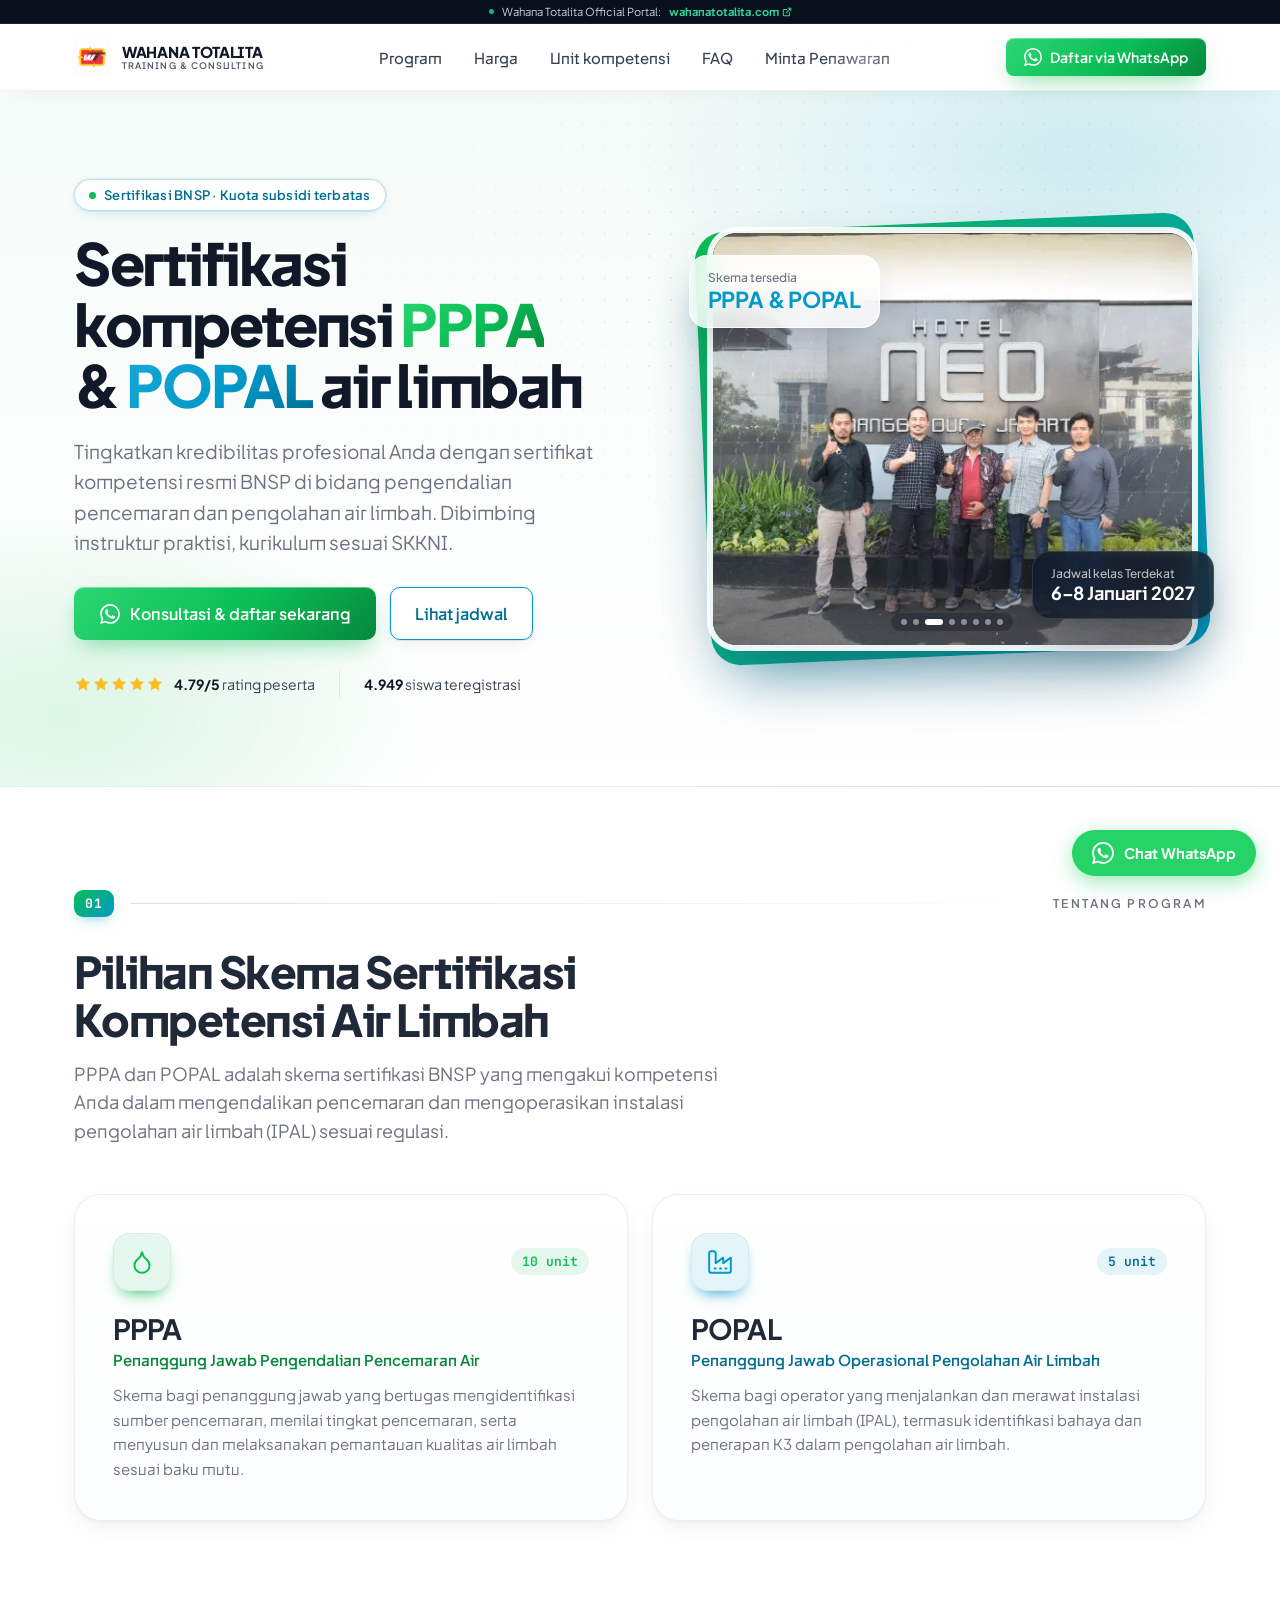
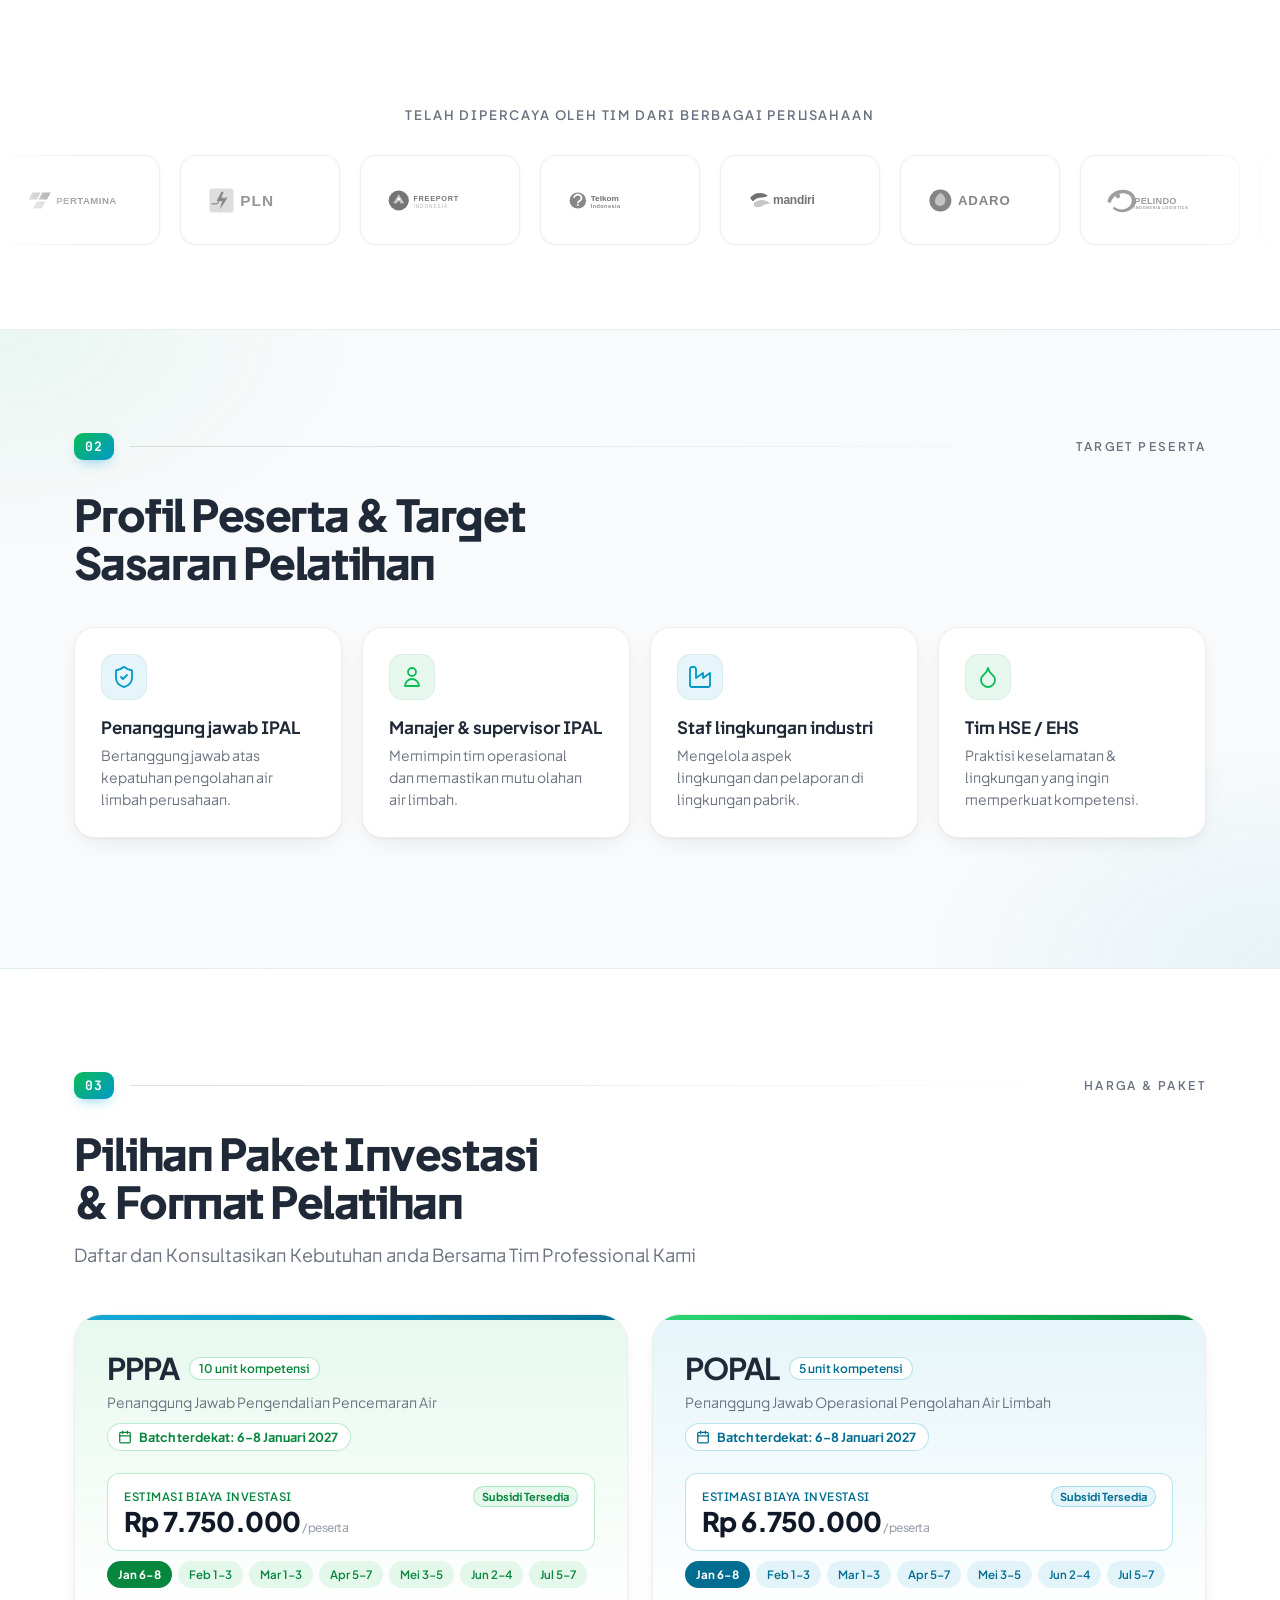
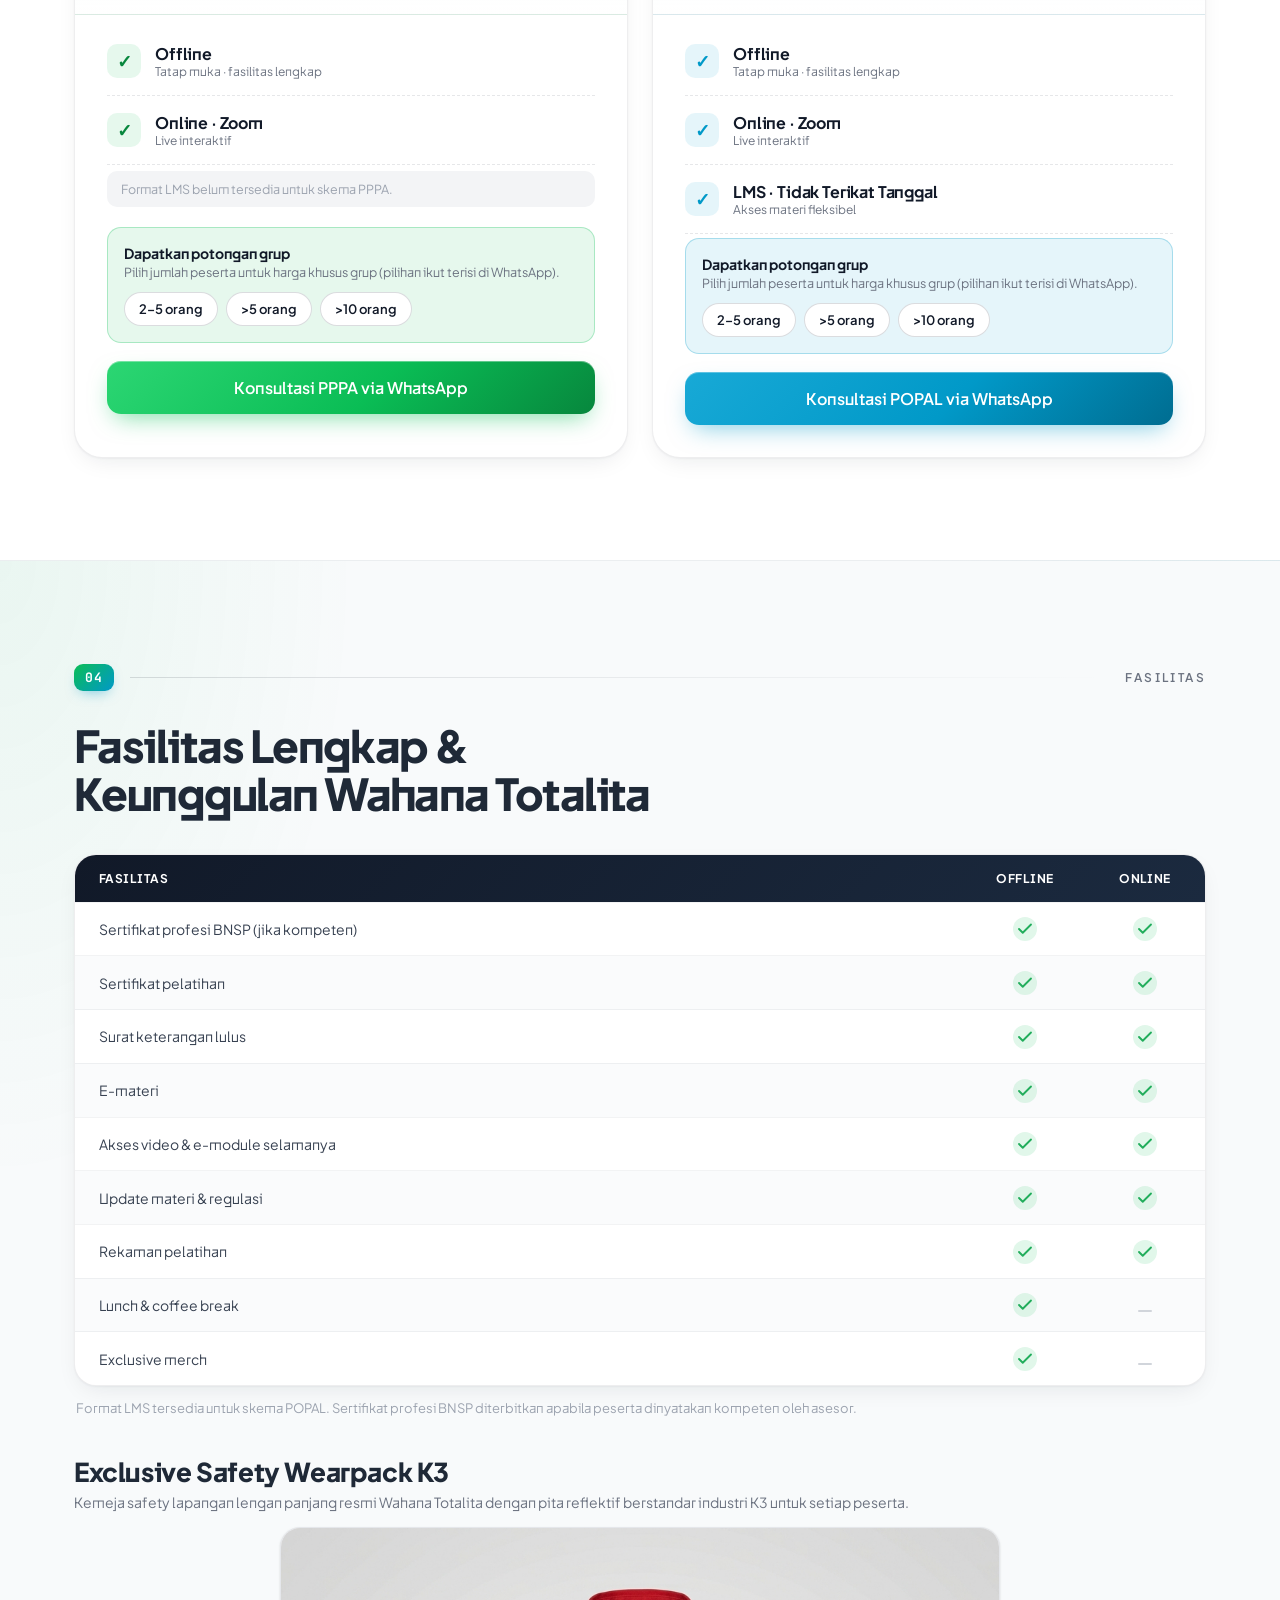
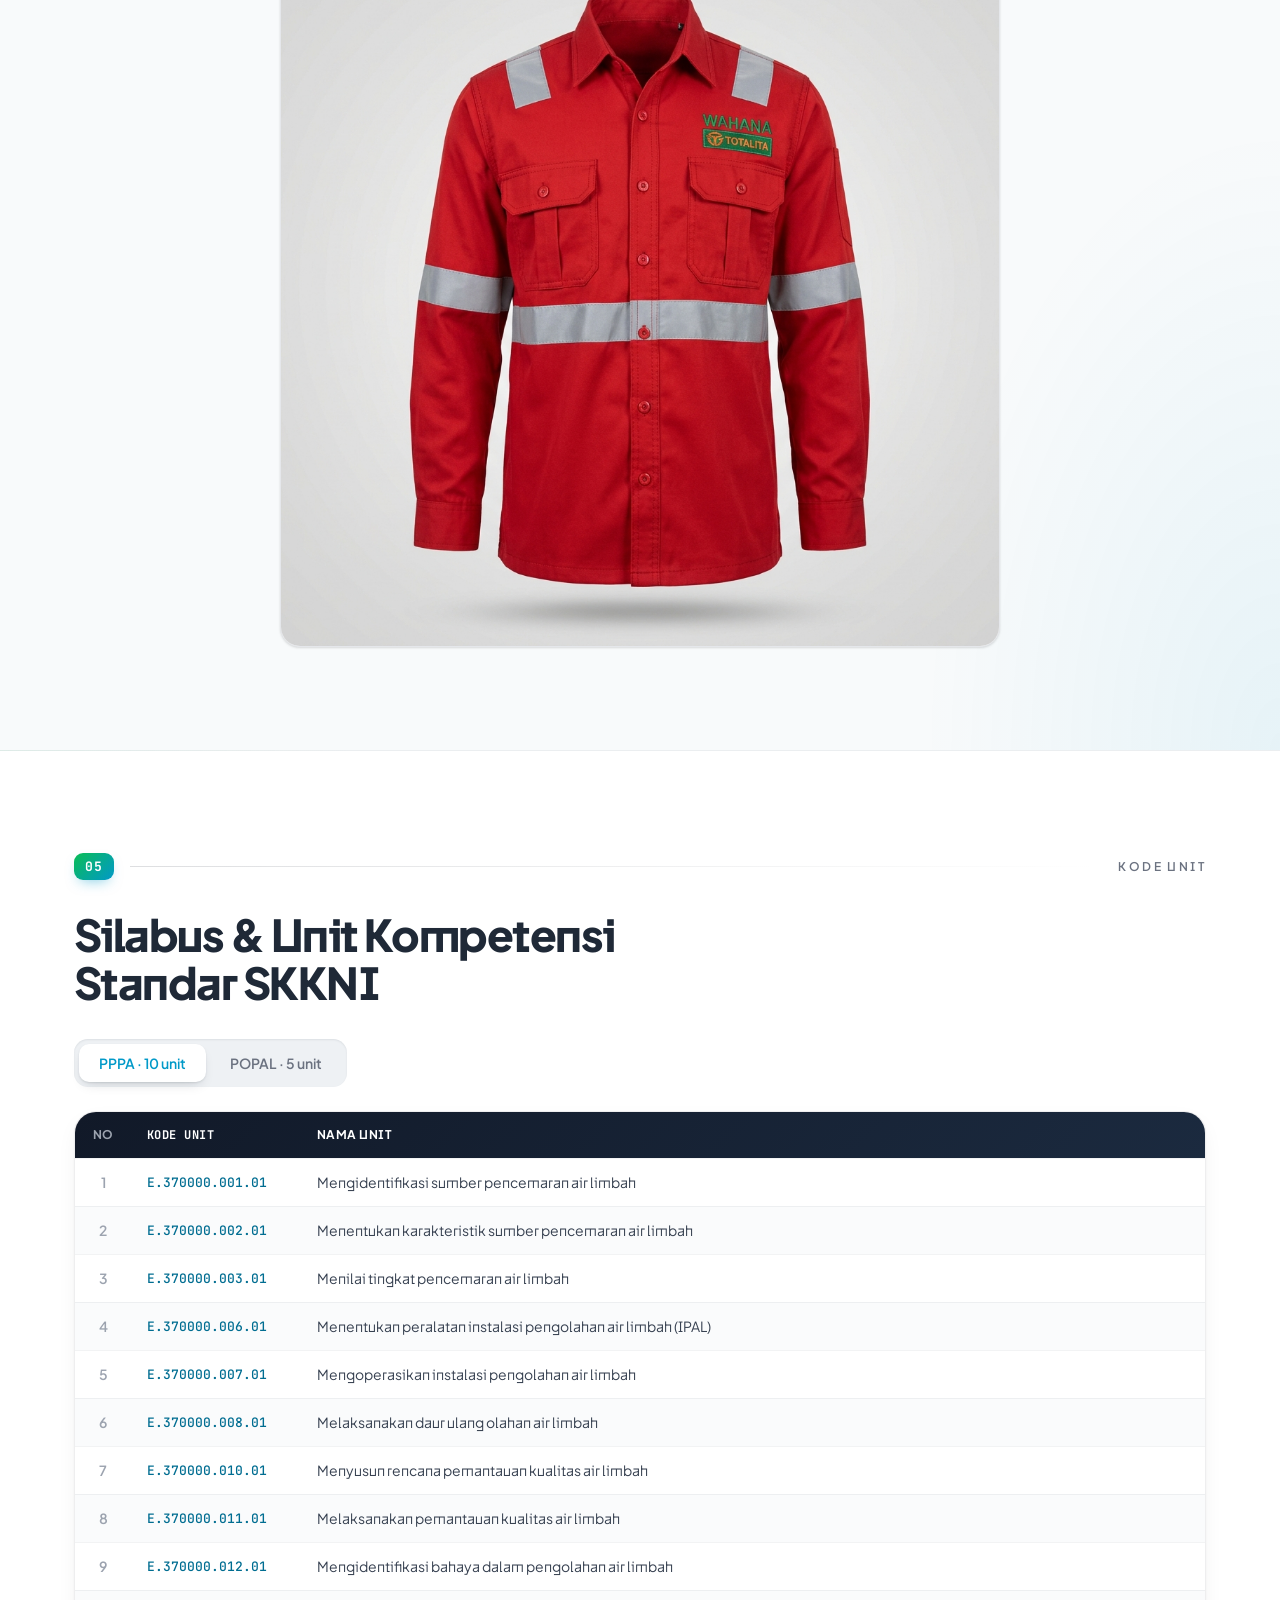
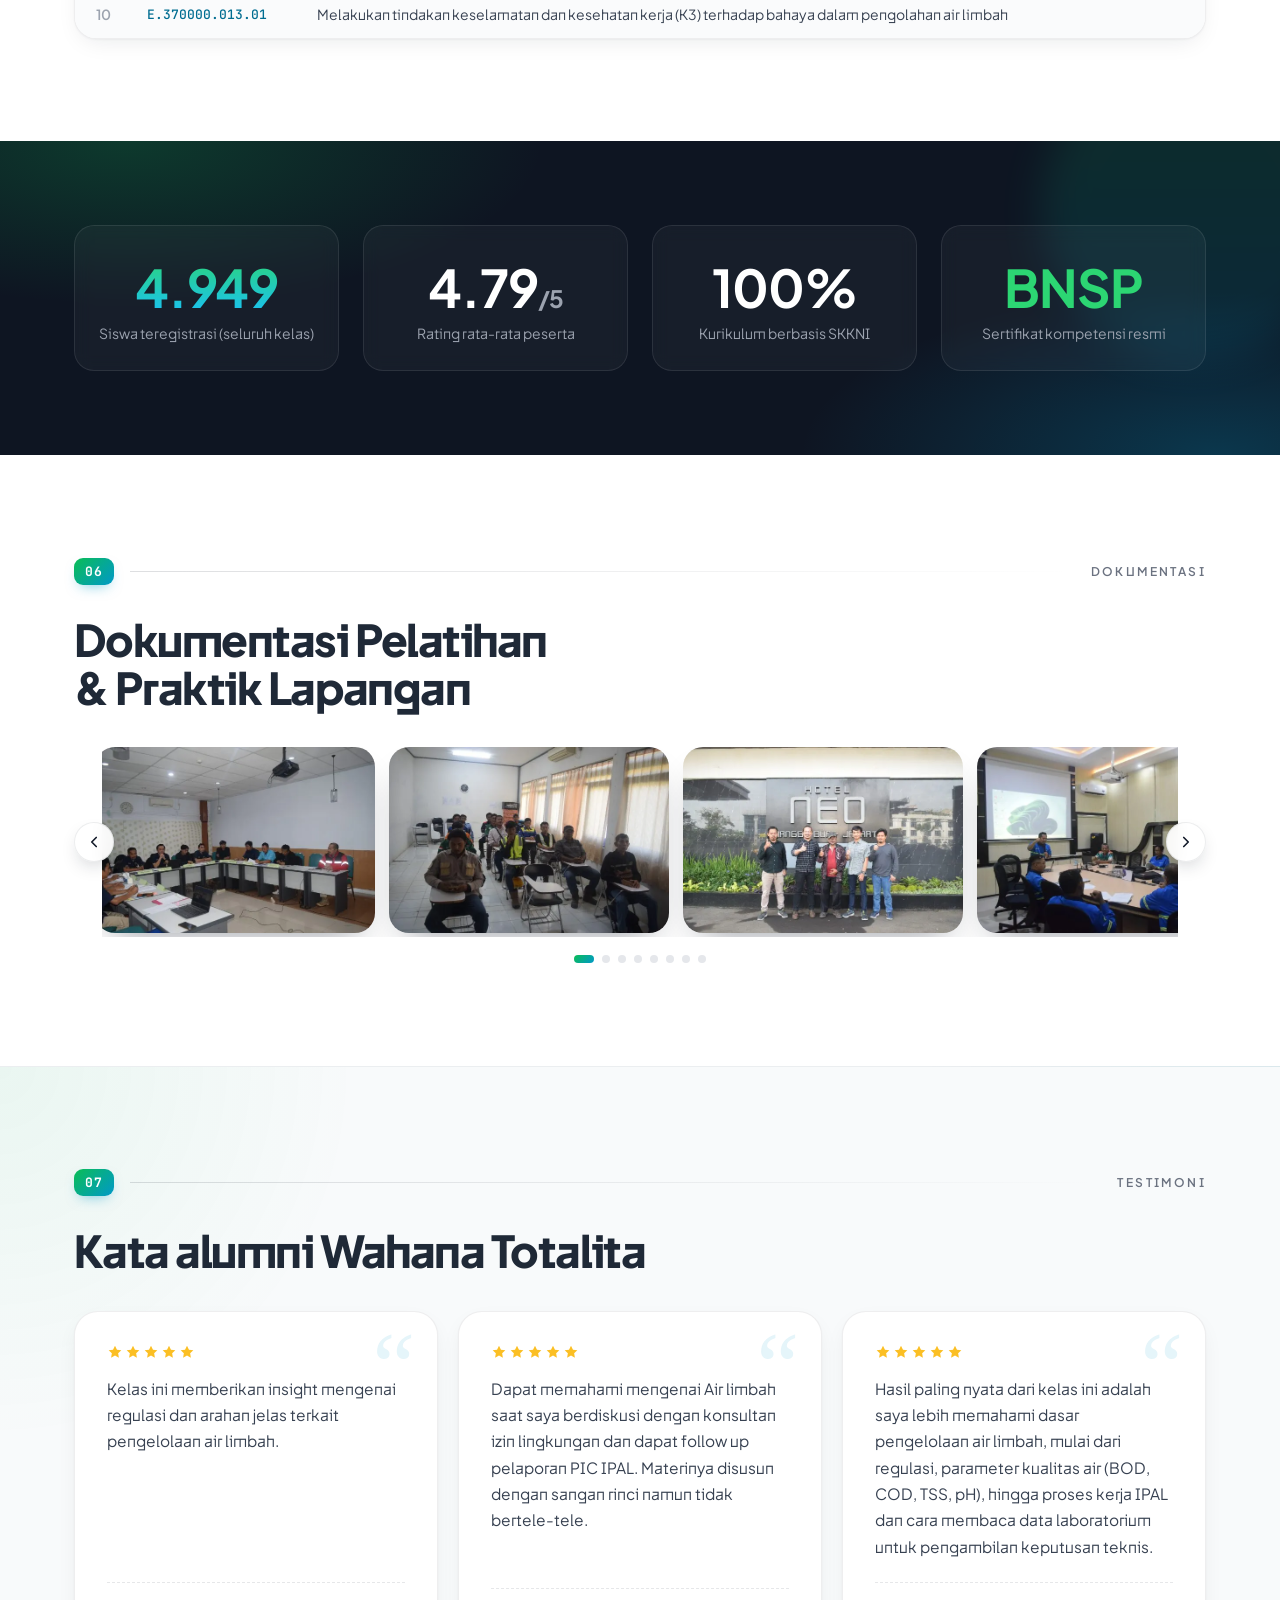
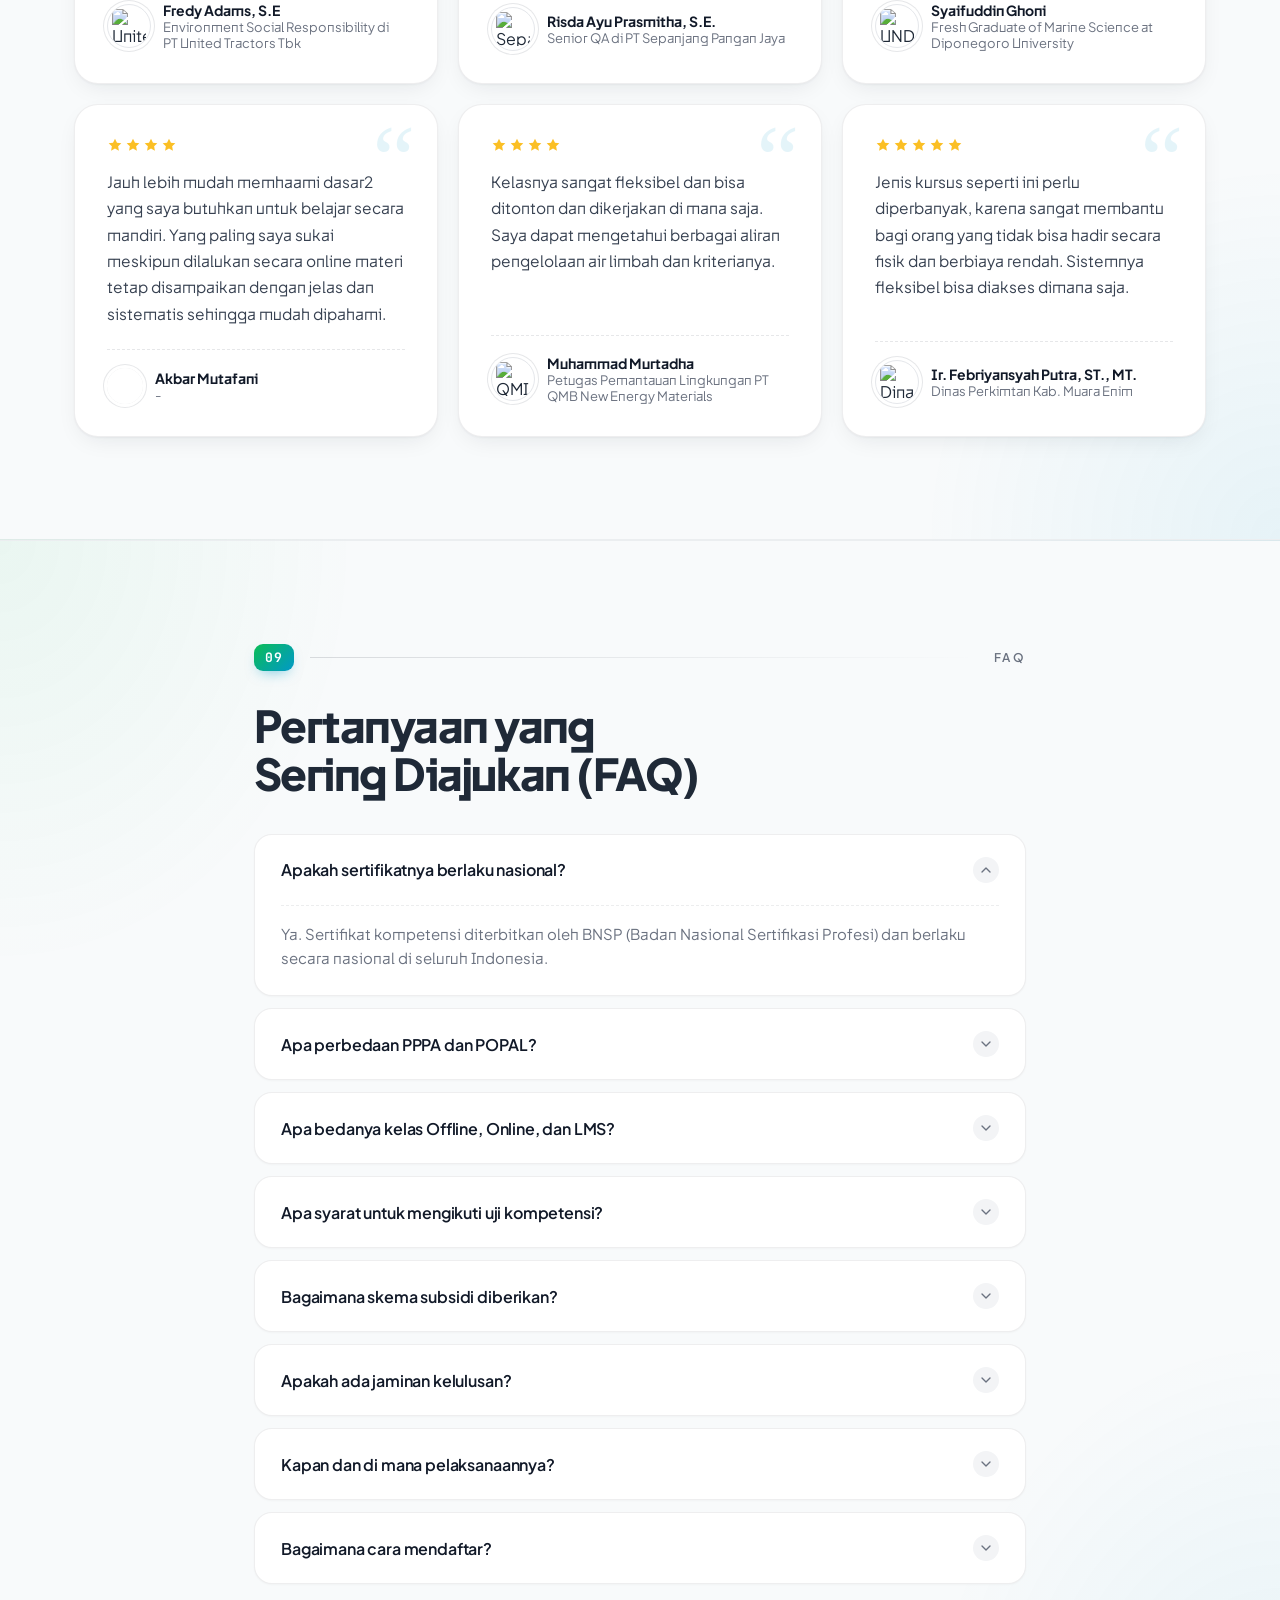
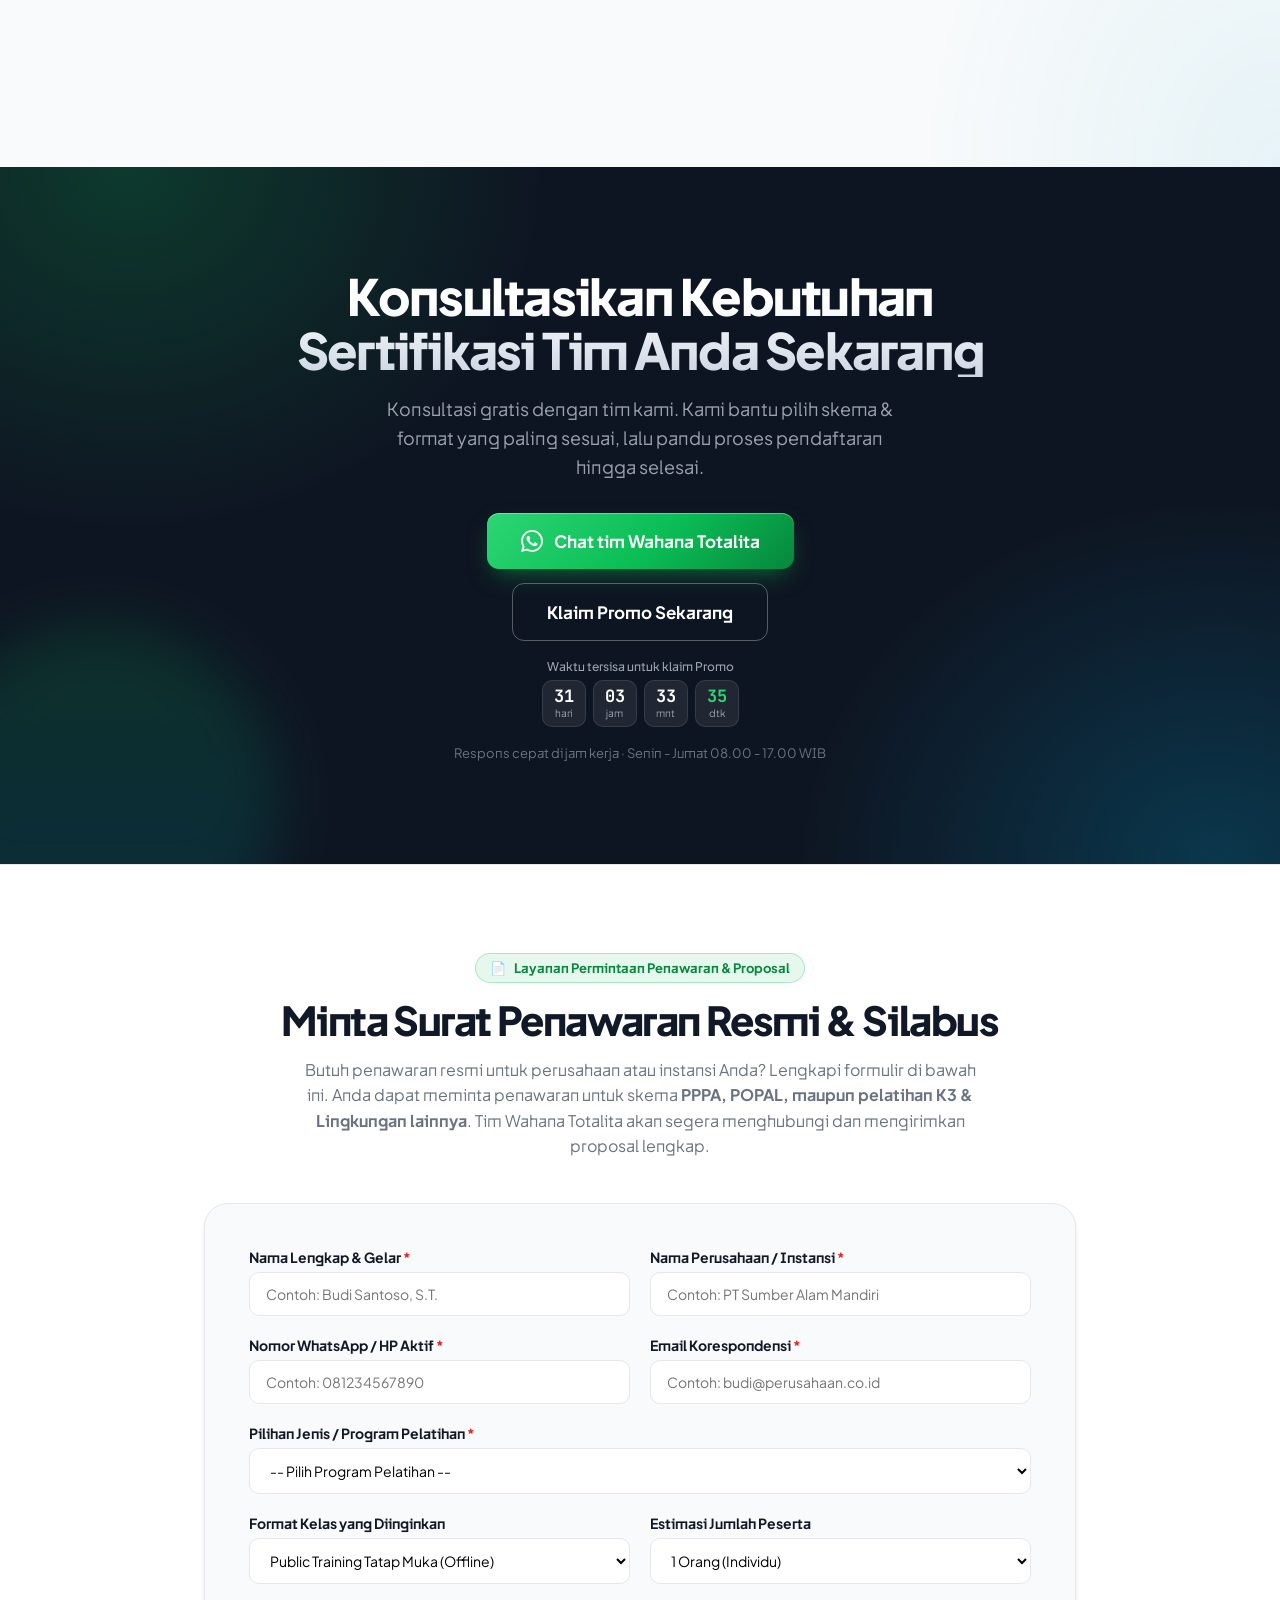
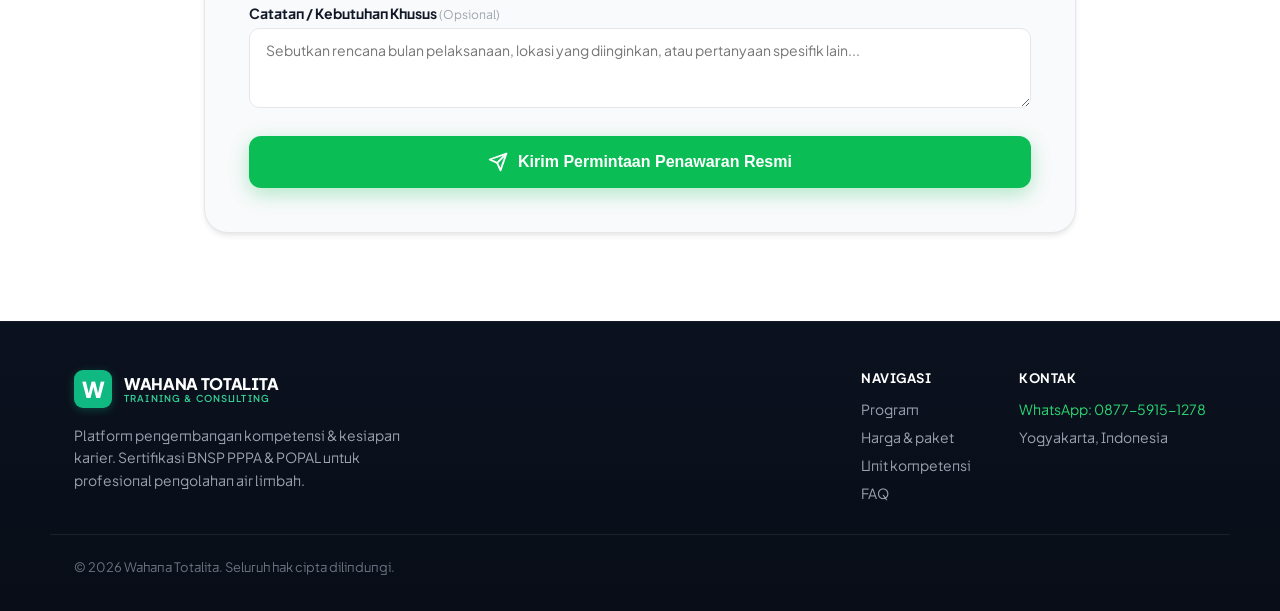
==== commit cee7f4f6: "Add official GTM tracking container (GTM-MMZHD3HN) with speed optimization" ====
--- a/lp/pppu-poippu/index.html
+++ b/lp/pppu-poippu/index.html
@@ -14,9 +14,24 @@
   <link rel="preconnect" href="https://fonts.gstatic.com" crossorigin>
   <link href="https://fonts.googleapis.com/css2?family=Plus+Jakarta+Sans:wght@400;500;600;700;800&family=JetBrains+Mono:wght@500;700&display=swap" rel="stylesheet">
   
+  <!-- Performance & Preconnect for Tracking -->
+  <link rel="dns-prefetch" href="https://www.googletagmanager.com">
+
+  <!-- Google Tag Manager -->
+  <script>(function(w,d,s,l,i){w[l]=w[l]||[];w[l].push({'gtm.start':
+  new Date().getTime(),event:'gtm.js'});var f=d.getElementsByTagName(s)[0],
+  j=d.createElement(s),dl=l!='dataLayer'?'&l='+l:'';j.async=true;j.src=
+  'https://www.googletagmanager.com/gtm.js?id='+i+dl;f.parentNode.insertBefore(j,f);
+  })(window,document,'script','dataLayer','GTM-MMZHD3HN');</script>
+  <!-- End Google Tag Manager -->
+  
   <link rel="stylesheet" href="/lp/pppu-poippu/styles.css">
 </head>
 <body>
+<!-- Google Tag Manager (noscript) -->
+<noscript><iframe src="https://www.googletagmanager.com/ns.html?id=GTM-MMZHD3HN"
+height="0" width="0" style="display:none;visibility:hidden"></iframe></noscript>
+<!-- End Google Tag Manager (noscript) -->
 <div id="scalev-html-mode-root" data-scalev-legacy-wrapper>
 <!-- ============ TOP COMPACT SLIM BAR ============ -->
 <div class="wt-top-bar" style="background:#090F1D;color:#94A3B8;font-size:11px;padding:5px 16px;border-bottom:1px solid rgba(255,255,255,.06);position:relative;z-index:70;line-height:1.2">
